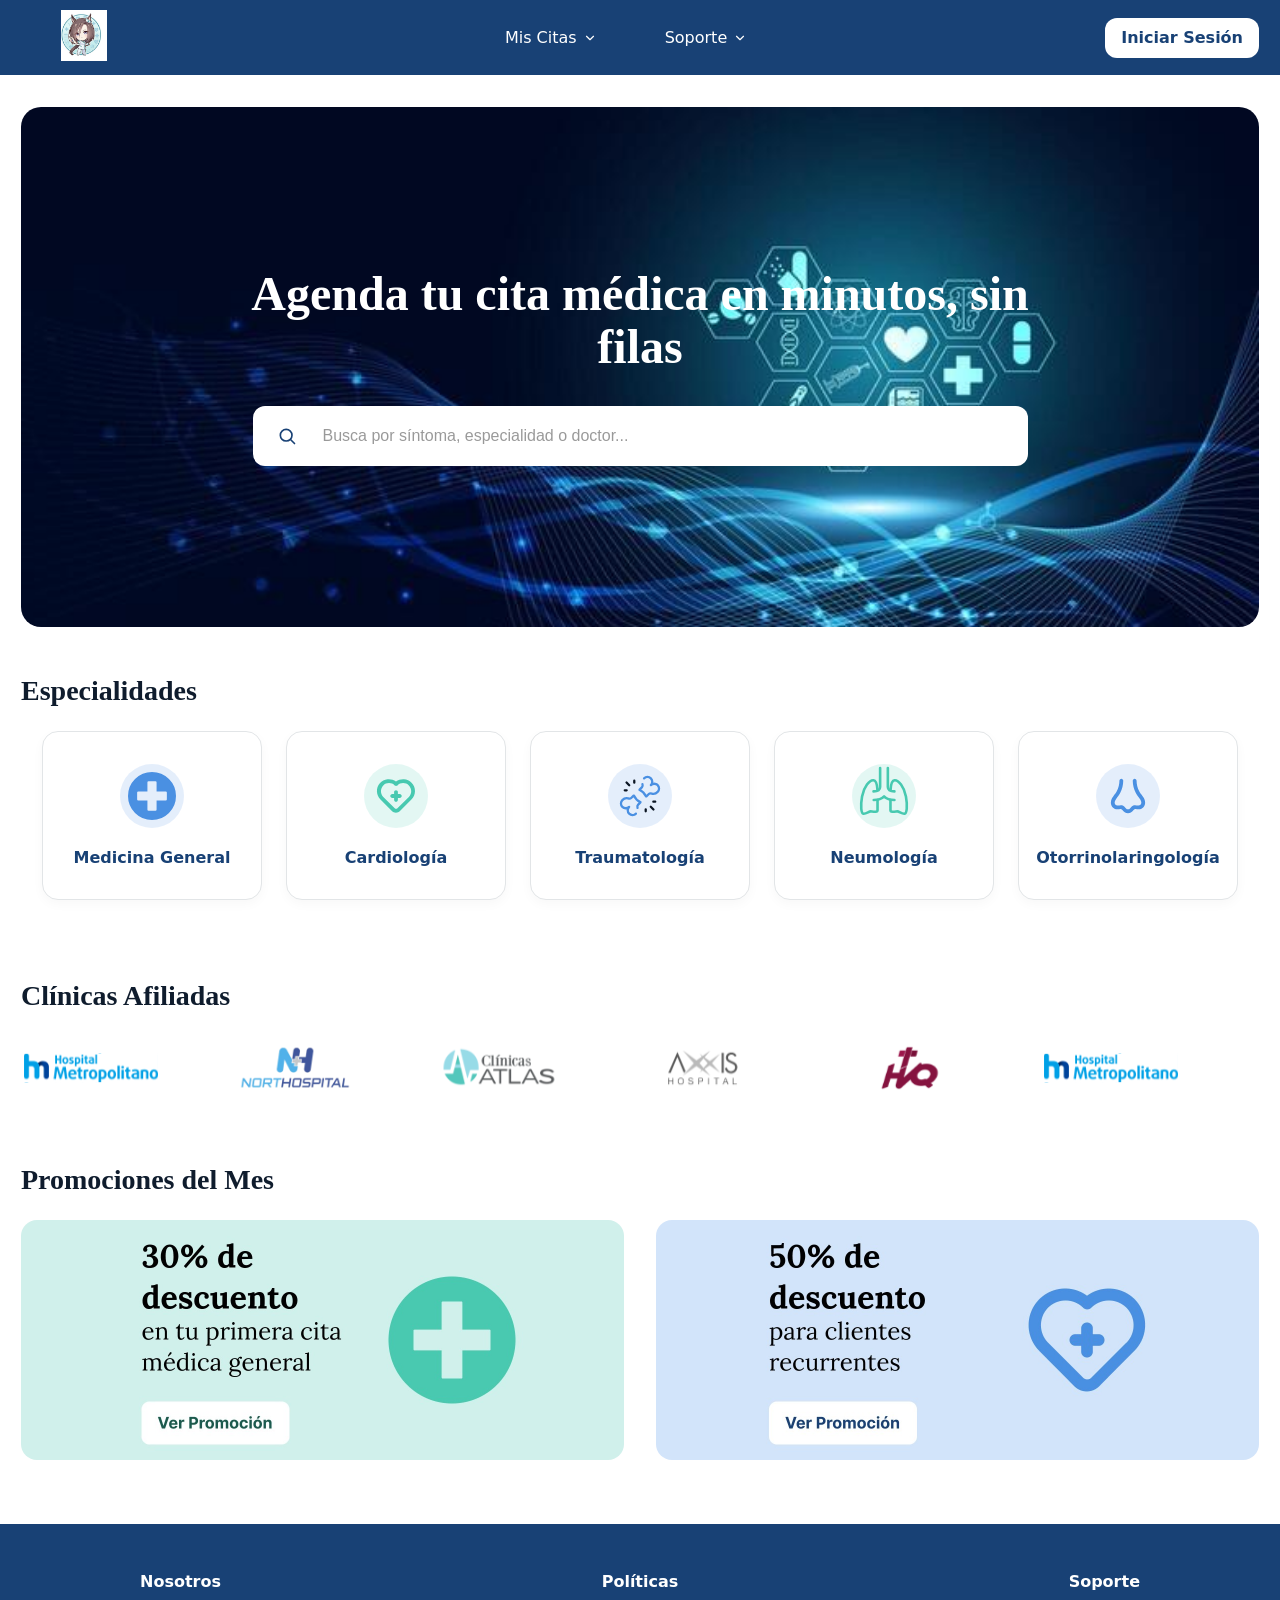
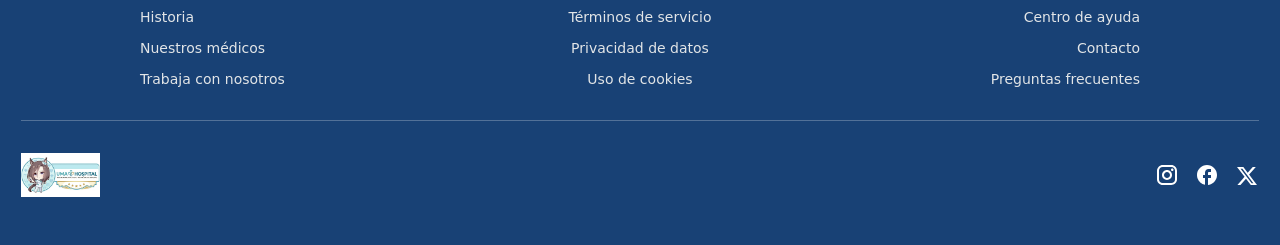
==== index.html @ 62328427 "Se añade sección Políticas" ====
<!DOCTYPE html>
<html lang="es">
  <head>
    <meta charset="UTF-8" />
    <meta name="viewport" content="width=device-width, initial-scale=1.0" />
    <title>Barra de navegación UMA Hospital</title>
    <link rel="stylesheet" href="styles.css" />
  </head>
  <body>
    <nav class="navbar" aria-label="Barra de navegación">
      <div class="navbar__content">
        <button class="navbar__menu" type="button" aria-label="Abrir menú">
          <svg viewBox="0 0 35 35" width="35" height="35" aria-hidden="true">
            <rect x="6" y="10" width="23" height="3" rx="1.5" fill="#FFFFFF" />
            <rect x="6" y="17" width="23" height="3" rx="1.5" fill="#FFFFFF" />
            <rect x="6" y="24" width="23" height="3" rx="1.5" fill="#FFFFFF" />
          </svg>
        </button>

        <a href="index.html" aria-label="Volver a la página de inicio" class="nav-logo-link">
          <img src="assets/logo.jpeg" alt="Logo UMA Hospital" class="nav-logo" />
        </a>

        <ul class="nav-links">
          <!-- DROPDOWN: MIS CITAS -->
          <li class="nav-item dropdown">
            <a href="#" class="dropdown-toggle" aria-haspopup="true" aria-expanded="false">
              Mis Citas
              <!-- Ícono de flecha vectorizado -->
              <svg width="14" height="14" viewBox="0 0 24 24" fill="none" stroke="currentColor" stroke-width="2" stroke-linecap="round" stroke-linejoin="round"><polyline points="6 9 12 15 18 9"></polyline></svg>
            </a>
            
            <!-- Contenedor del Mega Menú -->
            <div class="dropdown-menu mega-menu">
              <!-- Columna 1: Gestión -->
              <div class="dropdown-group">
                <span class="dropdown-header">Gestión de Citas</span>
                <!-- Estos enlaces quedan con '#' hasta que se creen sus páginas -->
                <a href="#">Panel de control</a>
                <a href="#">Documentación</a>
                <a href="#">Configuración</a>
              </div>
              
              <!-- Divisor visual vertical -->
              <div class="dropdown-divider"></div>

              <!-- Columna 2: Agendamiento y Búsqueda -->
              <div class="dropdown-group">
                <span class="dropdown-header">Agendamiento y Búsqueda</span>
                <!-- Conectamos con el buscador/directorio médico -->
                <a href="search-results.html">Selección de turnos</a>
                <!-- Conectamos con la página de costos -->
                <a href="costs-section.html">Costos</a>
                <a href="#">Especialidades</a>
                <a href="#">Directorio médico</a>
              </div>
            </div>
          </li>

          <!-- DROPDOWN: SOPORTE -->
          <li class="nav-item dropdown">
            <a href="#" class="dropdown-toggle" aria-haspopup="true" aria-expanded="false">
              Soporte
              <svg width="14" height="14" viewBox="0 0 24 24" fill="none" stroke="currentColor" stroke-width="2" stroke-linecap="round" stroke-linejoin="round"><polyline points="6 9 12 15 18 9"></polyline></svg>
            </a>
            
            <div class="dropdown-menu">
              <div class="dropdown-group">
                <span class="dropdown-header">Ayuda al Paciente</span>
                <a href="#">Centro de ayuda</a>
                <a href="#">Contacto</a>
                <!-- Conectamos con la página de preguntas frecuentes -->
                <a href="faq.html">Preguntas frecuentes</a>
              </div>
            </div>
          </li>
        </ul>

        <a href="#" class="nav-button">Iniciar Sesión</a>
      </div>
    </nav>

    <!-- INICIO DEL CONTENIDO CENTRAL -->
    <main class="main-content">
      <section class="hero-carousel" aria-label="Hero con carrusel de imágenes">
        <div class="hero-panel">
          <h1 class="hero-title">
            <span class="title-desktop">Agenda tu cita médica en minutos, sin filas</span>
            <span class="title-tablet">Tu cita médica en minutos</span>
          </h1>

          <form class="hero-search" action="#" role="search">
            <span class="hero-search__icon" aria-hidden="true">
              <svg viewBox="0 0 24 24" width="20" height="20" fill="none" stroke="currentColor" stroke-width="2" stroke-linecap="round" stroke-linejoin="round">
                <circle cx="11" cy="11" r="7" />
                <line x1="16.5" y1="16.5" x2="21" y2="21" />
              </svg>
            </span>
            <input class="hero-search__input input-desktop" type="search" placeholder="Busca por síntoma, especialidad o doctor..." aria-label="Buscar cita" />
            <input class="hero-search__input input-mobile" type="search" placeholder="Síntoma, especialidad, doctor..." aria-label="Buscar cita" />
          </form>
        </div>
      </section>

      <section class="specialties-section" aria-labelledby="specialties-title">
        <h2 class="specialties-title" id="specialties-title">Especialidades</h2>
        <div class="specialties-track" role="list">

          <article class="specialty-card" role="listitem">
            <!-- Llamamos directamente al archivo de tu carpeta -->
            <img src="assets/icon-medicina.svg" alt="Ícono Medicina General" class="specialty-icon" />
            
            <span class="specialty-name">Medicina General</span>
          </article>

          <article class="specialty-card" role="listitem">
            <img src="assets/icon-cardio.svg" alt="Ícono Cardiología" class="specialty-icon" />
            
            <span class="specialty-name">Cardiología</span>
          </article>

          <article class="specialty-card" role="listitem">
            <img src="assets/icon-trauma.svg" alt="Ícono Traumatología" class="specialty-icon" />
            
            <span class="specialty-name">Traumatología</span>
          </article>

          <article class="specialty-card" role="listitem">
            <img src="assets/icon-neumo.svg" alt="Ícono Neumología" class="specialty-icon" />
            
            <span class="specialty-name">Neumología</span>
          </article>

          <article class="specialty-card" role="listitem">
            <img src="assets/icon-otorrino.svg" alt="Ícono Otorrinolaringología" class="specialty-icon" />
            
            <span class="specialty-name">Otorrinolaringología</span>
          </article>

          
        </div>
      </section>

      <section class="affiliates-section" aria-labelledby="affiliates-title">
        <h2 class="affiliates-title" id="affiliates-title">Clínicas Afiliadas</h2>
        <div class="affiliates-slider">
          <div class="affiliates-track">
            <!-- Grupo 1 -->
            <div class="affiliate-item"><img src="assets/logo-metropolitano.svg" alt="Metropolitano" /></div>
            <div class="affiliate-item"><img src="assets/logo-northospital.svg" alt="Northospital" /></div>
            <div class="affiliate-item"><img src="assets/logo-atlas.svg" alt="Atlas" /></div>
            <div class="affiliate-item"><img src="assets/logo-axxis.svg" alt="Axxis" /></div>
            <div class="affiliate-item"><img src="assets/logo-vozandes.svg" alt="Vozandes" /></div>
            
            <!-- Grupo 2 -->
            <div class="affiliate-item"><img src="assets/logo-metropolitano.svg" alt="Metropolitano" /></div>
            <div class="affiliate-item"><img src="assets/logo-northospital.svg" alt="Northospital" /></div>
            <div class="affiliate-item"><img src="assets/logo-atlas.svg" alt="Atlas" /></div>
            <div class="affiliate-item"><img src="assets/logo-axxis.svg" alt="Axxis" /></div>
            <div class="affiliate-item"><img src="assets/logo-vozandes.svg" alt="Vozandes" /></div>
            
            <!-- Grupo 3 -->
            <div class="affiliate-item"><img src="assets/logo-metropolitano.svg" alt="Metropolitano" /></div>
            <div class="affiliate-item"><img src="assets/logo-northospital.svg" alt="Northospital" /></div>
            <div class="affiliate-item"><img src="assets/logo-atlas.svg" alt="Atlas" /></div>
            <div class="affiliate-item"><img src="assets/logo-axxis.svg" alt="Axxis" /></div>
            <div class="affiliate-item"><img src="assets/logo-vozandes.svg" alt="Vozandes" /></div>
            
            <!-- Grupo 4 -->
            <div class="affiliate-item"><img src="assets/logo-metropolitano.svg" alt="Metropolitano" /></div>
            <div class="affiliate-item"><img src="assets/logo-northospital.svg" alt="Northospital" /></div>
            <div class="affiliate-item"><img src="assets/logo-atlas.svg" alt="Atlas" /></div>
            <div class="affiliate-item"><img src="assets/logo-axxis.svg" alt="Axxis" /></div>
            <div class="affiliate-item"><img src="assets/logo-vozandes.svg" alt="Vozandes" /></div>
          </div>
        </div>
      </section>

      <!-- SECCIÓN PROMOCIONES DEL MES -->
      <section class="promos-section" aria-labelledby="promos-title">
        <h2 class="promos-title" id="promos-title">Promociones del Mes</h2>
        
        <div class="promos-container">
          <!-- Banner 1 -->
          <img src="assets/promo-1.jpg" alt="30% de descuento" class="promo-banner banner-1" />
          
          <!-- Banner 2 -->
          <img src="assets/promo-2.jpg" alt="50% de descuento" class="promo-banner banner-2" />
        </div>
      </section>

    </main>

    <footer class="site-footer">
      <div class="site-footer__inner">
        <div class="footer-links">
          <div class="footer-group">
            <h3>Nosotros</h3>
            <ul>
              <li><a href="#">Historia</a></li>
              <li><a href="#">Nuestros médicos</a></li>
              <li><a href="#">Trabaja con nosotros</a></li>
            </ul>
          </div>
          <div class="footer-group">
            <h3>Políticas</h3>
            <ul>
              <li><a href="politicas.html#terminos">Términos de servicio</a></li>
              <li><a href="politicas.html#privacidad">Privacidad de datos</a></li>
              <li><a href="politicas.html#cookies">Uso de cookies</a></li>
            </ul>
          </div>
          <div class="footer-group">
            <h3>Soporte</h3>
            <ul>
              <li><a href="#">Centro de ayuda</a></li>
              <li><a href="#">Contacto</a></li>
              <li><a href="faq.html">Preguntas frecuentes</a></li>
            </ul>
          </div>
        </div>

        <hr class="footer-divider" />

        <div class="footer-bottom">
          <img src="assets/logo-footer.jpg" alt="Logo UMA Hospital" class="footer-logo" />
          <div class="footer-socials" aria-label="Redes sociales">
            <a href="https://www.instagram.com/i_fer.16/?hl=es" target="_blank" aria-label="Instagram"><img src="assets/icon-instagram.svg" alt="Instagram" /></a>
            <a href="https://www.facebook.com/" target="_blank" aria-label="Facebook"><img src="assets/icon-facebook.svg" alt="Facebook" /></a>
            <a href="https://twitter.com/" target="_blank" aria-label="X"><img src="assets/icon-x.svg" alt="X" /></a>
          </div>
        </div>
      </div>
    </footer>
  </body>
</html>
---- styles.css ----
:root {
  color-scheme: dark;
}

* {
  box-sizing: border-box;
}

body {
  margin: 0;
  min-height: 100vh;
  font-family: Inter, system-ui, sans-serif;
  background: #ffffff;

  display: flex;
  flex-direction: column;
}

.navbar {
  width: 100%;
  background: #184175;
}

.main-content {
  /* NUEVO: Esto obliga al contenido principal a expandirse como un resorte,
     empujando el footer hacia el final de la pantalla */
  flex: 1; 
}

.navbar__content {
  display: flex;
  align-items: center;
  justify-content: space-between;
  padding: 10px 21px;
  gap: 48px;
  max-width: 1440px;
  margin: 0 auto;
}

.navbar__menu {
  display: none;
  align-items: center;
  justify-content: center;
  width: 35px;
  height: 35px;
  border: none;
  background: transparent;
  padding: 0;
  cursor: pointer;
}

.nav-logo {
  width: 126px;
  height: 51px;
  object-fit: contain;
}

.nav-links {
  display: flex;
  align-items: center;
  gap: 48px;
  margin: 0;
  padding: 0;
  list-style: none;
}

.nav-links a {
  color: #ffffff;
  text-decoration: none;
  font-size: 16px;
  font-weight: 500;
  line-height: 1;
  white-space: nowrap;
  padding: 10px;
}

/* =========================================
   NAVEGACIÓN DESPLEGABLE (DROPDOWNS)
========================================= */
.nav-item {
  position: relative;
  list-style: none;
}

.dropdown-toggle {
  display: flex;
  align-items: center;
  gap: 6px;
}

/* Animación del ícono de flecha al pasar el ratón */
.dropdown-toggle svg {
  transition: transform 0.2s ease;
}

.dropdown:hover .dropdown-toggle svg {
  transform: rotate(180deg);
}

/* Contenedor flotante del menú */
.dropdown-menu {
  position: absolute;
  top: 100%;
  left: 50%;
  transform: translateX(-50%) translateY(20px);
  background: #ffffff;
  border-radius: 12px;
  box-shadow: 0 12px 32px rgba(0, 0, 0, 0.12);
  padding: 24px;
  
  /* Lo ocultamos con opacidad para permitir una transición suave */
  opacity: 0;
  visibility: hidden;
  pointer-events: none; /* Evita que el usuario haga clic cuando es invisible */
  
  transition: all 0.3s cubic-bezier(0.25, 0.8, 0.25, 1);
  z-index: 100;
  display: flex;
  gap: 32px;
}

/* Variación más ancha para "Mis Citas" */
.mega-menu {
  min-width: 480px;
}

/* Efecto de aparición magnética al hacer hover */
.dropdown:hover .dropdown-menu {
  opacity: 1;
  visibility: visible;
  pointer-events: auto;
  transform: translateX(-50%) translateY(10px);
}

/* Distribución de las columnas */
.dropdown-group {
  display: flex;
  flex-direction: column;
  gap: 12px;
  flex: 1;
}

/* Títulos de cada categoría */
.dropdown-header {
  font-size: 12px;
  text-transform: uppercase;
  font-weight: 700;
  color: #184175;
  letter-spacing: 0.5px;
  margin-bottom: 4px;
  padding-left: 10px;
}

/* Sobrescribimos el color blanco de la barra para los enlaces internos */
.nav-links .dropdown-menu a {
  color: #34495e;
  padding: 8px 10px;
  border-radius: 8px;
  font-size: 15px;
  font-weight: 500;
  transition: all 0.2s ease;
}

/* Efecto hover interactivo dentro del menú */
.nav-links .dropdown-menu a:hover {
  background: #f0f4f8; /* Gris azulado muy suave */
  color: #184175;
  padding-left: 14px; /* Ligero desplazamiento a la derecha */
}

/* Línea sutil que separa las dos columnas */
.dropdown-divider {
  width: 1px;
  background: #e2e5e7;
  margin: 0;
}

.nav-button {
  display: inline-flex;
  align-items: center;
  justify-content: center;
  padding: 12px 16px;
  min-width: 140px;
  background: #ffffff;
  color: #184175;
  border-radius: 12px;
  text-decoration: none;
  font-weight: 600;
  font-size: 16px;
  line-height: 1;
}

@media (max-width: 1024px) {
  .navbar__content {
    max-width: 1025px;
    gap: 16px;
    justify-content: space-between;
  }
}

@media (max-width: 599px) {
  .navbar__content {
    max-width: 599px;
    justify-content: flex-start;
    gap: 16px;
  }

  .navbar__menu {
    display: flex;
  }

  .nav-links,
  .nav-button {
    display: none;
  }
}

.hero-carousel {
  position: relative;
  overflow: hidden;
  min-height: 520px;
  display: flex;
  align-items: center;
  justify-content: center;
  padding: 120px 200px;
  margin: 32px auto;
  background: #184175 url("assets/hero-bg-1.jpg") center/cover no-repeat;
  border-radius: 20px;
  max-width: 1440px;
  width: calc(100% - 42px);
}

.hero-carousel::before,
.hero-carousel::after {
  content: "";
  position: absolute;
  inset: 0;
  background-size: cover;
  background-position: center;
  background-repeat: no-repeat;
  opacity: 0;
  pointer-events: none;
}

.hero-carousel::before {
  background-image: url("assets/hero-bg-2.jpg");
  animation: hero-fade-2 15s infinite ease-in-out;
  z-index: 0
}

.hero-carousel::after {
  background-image: url("assets/hero-bg-3.png");
  animation: hero-fade-3 15s infinite ease-in-out;
  z-index: 0
}

.hero-panel {
  position: relative;
  z-index: 1;
  display: flex;
  flex-direction: column;
  align-items: center;
  justify-content: center;
  gap: 32px;
  width: min(980px, 100%);
  text-align: center;
}

.hero-title {
  margin: 0;
  color: #ffffff;
  font-family: Lora, Georgia, serif;
  font-size: 48px;
  font-weight: 600;
  line-height: 1.1;
}

.hero-search {
  display: flex;
  align-items: center;
  gap: 16px;
  width: min(775px, 100%);
  padding: 12px 16px;
  border-radius: 12px;
  background: #ffffff;
}

.hero-search__icon {
  display: flex;
  align-items: center;
  justify-content: center;
  width: 36px;
  height: 36px;
  color: #184175;
  flex-shrink: 0;
}

.hero-search__input {
  border: none;
  outline: none;
  width: 100%;
  font-size: 16px;
  line-height: 1.4;
  color: #0f1c2d;
  background: transparent;
}

.hero-search__input::placeholder {
  color: rgba(0, 0, 0, 0.4);
} /* <- ¡AQUÍ CERRAMOS EL PLACEHOLDER PRIMERO! */

/* AHORA SÍ: Ocultamos las versiones cortas por defecto (Vista de PC) */
.title-tablet {
  display: none;
}
.input-mobile {
  display: none;
}

@keyframes hero-fade-2 {
  0%, 23% { opacity: 0; }    /* Espera oculta mientras se ve la imagen 1 */
  33%, 56% { opacity: 1; }   /* Se muestra totalmente en su turno */
  66%, 100% { opacity: 0; }  /* Se oculta para dar paso a la imagen 3 */
}

@keyframes hero-fade-3 {
  0%, 56% { opacity: 0; }    /* Espera oculta mientras pasan la 1 y la 2 */
  66%, 90% { opacity: 1; }   /* Se muestra totalmente en su turno */
  100% { opacity: 0; }       /* Se desvanece suavemente volviendo a la imagen 1 */
}

@media (max-width: 1024px) {
  .hero-carousel {
    padding: 100px 120px;
    min-height: 480px;
  }

  .hero-title {
    font-size: 40px;
  }

  .hero-search {
    width: min(680px, 100%);
  }

  .title-desktop {
    display: none;
  }

  .title-tablet {
    display: block; 
  }
}

@media (max-width: 599px) {
  .hero-carousel {
    padding: 64px 20px;
    min-height: 420px;
  }

  .hero-panel {
    gap: 20px;
  }

  .hero-title {
    font-size: 32px;
  }

  .hero-search {
    width: 100%;
    padding: 14px 16px;
  }

  .input-desktop {
    display: none;
  }
  .input-mobile {
    display: block;
    width: 100%;
  }
}

.specialties-section {
  max-width: 1440px;
  margin: 48px auto; /* Centra toda la sección en la pantalla */
  padding: 0 21px; /* Alinea con el margen del menú y el hero */
  width: 100%;
}

.specialties-title {
  font-family: Lora, Georgia, serif; /* Tipografía Serif del diseño original */
  font-size: 28px;
  font-weight: 700;
  color: #0f1c2d;
  margin-bottom: 24px;
}

.specialties-track {
  display: flex;
  gap: 24px;
  overflow-x: auto; /* Habilita el deslizamiento horizontal */
  padding-bottom: 16px; /* Da espacio para que no se corte la sombra de las tarjetas */
  
  /* Truco para ocultar la barra de scroll visualmente pero mantener la función */
  scrollbar-width: none; /* Firefox */
  -ms-overflow-style: none; /* IE y Edge */
}

.specialties-track::-webkit-scrollbar {
  display: none; /* Chrome, Safari y Opera */
}

.specialty-card {
  flex: 0 0 auto; /* ¡CRUCIAL! flex-shrink: 0 evita que las tarjetas se aplasten */
  width: 220px; /* Ancho fijo para mantener la uniformidad */
  background: #ffffff;
  border-radius: 16px;
  padding: 32px 24px;
  display: flex;
  flex-direction: column;
  align-items: center;
  justify-content: center;
  gap: 20px;
  border: 1px solid #E2E5E7; /* El borde gris sutil */
  box-shadow: 0px 4px 12px rgba(0, 0, 0, 0.03); /* Sombra suave */
  transition: transform 0.2s ease;
  cursor: pointer;
}

.specialty-card:hover {
  transform: translateY(-5px); /* Pequeña animación al pasar el ratón */
  box-shadow: 0px 8px 16px rgba(0, 0, 0, 0.06);
}

.specialty-icon {
  width: 64px;
  height: 64px;
}

.specialty-name {
  margin: 0;
  font-size: 16px;
  font-weight: 600;
  color: #184175;
  text-align: center;
}

/* Centra las tarjetas de especialidades solo en pantallas grandes */
@media (min-width: 1025px) {
  .specialties-track {
    justify-content: center;
  }
}

@media (max-width: 1024px) {
  .specialties-section {
    margin-top: 40px;
  }

  .specialties-title {
    font-size: 22px;
  }
}

@media (max-width: 599px) {
  .specialties-section {
    margin-top: 32px;
    width: calc(100% - 24px);
  }

  .specialties-section {
    margin: 32px auto;
  }

  .specialties-title {
    font-size: 24px;
  }

  .specialty-card {
    width: 180px;
    padding: 24px 16px;
  }
}

/* =========================================
   SECCIÓN CLÍNICAS AFILIADAS
========================================= */
.affiliates-section {
  max-width: 1440px;
  margin: 64px auto;
  padding: 0 21px; /* Restauramos la alineación exacta del menú y especialidades */
  width: 100%;
}

.affiliates-title {
  margin: 0 0 24px 0; /* Separación idéntica a la sección anterior */
  font-family: Lora, Georgia, serif;
  font-size: 28px; /* Igualamos el tamaño al título de Especialidades */
  font-weight: 700;
  color: #0f1c2d;
}

.affiliates-slider {
  overflow: hidden;
  width: 100%;
}

.affiliates-track {
  display: flex;
  align-items: center;
  gap: 64px;
  width: max-content;
  animation: affiliates-marquee 20s linear infinite;
  will-change: transform; /* Optimiza la animación en el navegador */
}

.affiliate-item {
  display: flex;
  align-items: center;
  justify-content: center;
  flex-shrink: 0;
  min-width: 140px;
}

.affiliate-item img {
  height: 64px; /* Les devolvemos su tamaño y presencia original */
  max-width: 200px;
  width: auto;
  object-fit: contain;
  /* Eliminamos el filtro gris y la opacidad para que brillen a todo color */
}

/* Animación del Carrusel */
@keyframes affiliates-marquee {
  from {
    transform: translateX(0);
  }
  to {
    /* Desplaza exactamente 1 grupo de 5 logos hacia la izquierda */
    transform: translateX(calc(-25% - 16px));
  }
}

/* Responsividad */
@media (max-width: 1024px) {
  .affiliates-section {
    margin: 48px auto;
  }
  .affiliates-title {
    font-size: 24px;
  }
}

@media (max-width: 599px) {
  .affiliates-section {
    margin: 32px auto;
  }
  .affiliates-title {
    font-size: 24px;
  }
  .affiliate-item img {
    height: 48px; /* Tamaño adaptado para móviles */
    max-width: 140px;
  }
}


/* =========================================
   SECCIÓN PROMOCIONES DEL MES
========================================= */
.promos-section {
  max-width: 1440px;
  margin: 64px auto;
  padding: 0 21px;
  width: 100%;
}

.promos-title {
  font-family: Lora, Georgia, serif;
  font-size: 28px;
  font-weight: 700;
  color: #0f1c2d;
  margin-bottom: 24px;
}

/* VISTA DE PC: Dos recuadros estáticos lado a lado */
.promos-container {
  display: flex;
  gap: 32px; /* Tu espacio de 32px */
  justify-content: center;
  width: 100%;
}

.promo-banner {
  width: calc(50% - 16px); /* Mitad de pantalla menos la mitad del gap */
  height: 240px; /* Tu altura fija */
  border-radius: 16px;
  object-fit: cover;
}

/* =========================================
   VISTA TABLET Y MÓVIL (Desvanecimiento)
========================================= */
@media (max-width: 1024px) {
  .promos-title {
    font-size: 24px;
  }
  
  .promos-container {
    display: block; /* Rompemos el Flexbox */
    position: relative; /* Convertimos el contenedor en un marco */
    height: 240px; 
  }
  
  .promo-banner {
    position: absolute; /* Apilamos una imagen sobre la otra */
    top: 0;
    left: 0;
    width: 100%; /* Un único recuadro centrado */
    height: 100%;
    opacity: 0; /* Las ocultamos por defecto */
  }

  /* Asignamos la animación infinita de 10 segundos (5s por imagen) */
  .banner-1 {
    animation: crossfade-1 10s infinite;
  }
  .banner-2 {
    animation: crossfade-2 10s infinite;
  }
}

@media (max-width: 599px) {
  .promos-section {
    margin: 32px auto;
  }
}

/* =========================================
   PÁGINA DE RESULTADOS DE BÚSQUEDA
========================================= */
.search-page-content {
  max-width: 1440px;
  margin: 0 auto;
  padding: 48px 21px;
  width: 100%;
}

.filters-bar {
  display: flex;
  justify-content: space-between;
  align-items: center;
  gap: 20px;
  padding: 20px;
  border: 1px solid #e2e5e7;
  border-radius: 16px;
  background: #ffffff;
  box-shadow: 0 4px 12px rgba(0, 0, 0, 0.12);
  margin: 0 auto 24px;
  max-width: 1000px;
}

.filters-title {
  margin: 0;
  font-size: 16px;
  font-weight: 600;
  color: #184175;
}

.filters-actions {
  display: flex;
  align-items: center;
  gap: 10px;
  flex-wrap: wrap;
}

.filter-chip {
  border: 1px solid #e2e5e7;
  border-radius: 12px;
  background: #ffffff;
  color: #184175;
  padding: 12px 16px;
  font-size: 16px;
  font-weight: 600;
  cursor: pointer;
}

.filter-chip--accent {
  color: #175c4f;
}

.doctors-list {
  display: flex;
  flex-direction: column;
  gap: 24px;
  max-width: 1000px;
  margin: 0 auto;
}

.doctor-card {
  display: flex;
  justify-content: space-between;
  align-items: center;
  gap: 24px;
  padding: 32px;
  border: 1px solid #e2e5e7;
  border-radius: 16px;
  background: #ffffff;
}

.doctor-info {
  display: flex;
  align-items: center;
  gap: 16px;
  min-width: 0;
}

.doctor-avatar {
  width: 80px;
  height: 80px;
  border-radius: 50%;
  background: #E5F0FA; /* El azul claro de tu diseño en lugar del gris genérico */
  display: flex;
  align-items: center;
  justify-content: center;
  flex-shrink: 0;
}

.doctor-meta {
  display: flex;
  flex-direction: column;
  gap: 8px;
}

.doctor-meta h3 {
  margin: 0;
  font-family: Lora, Georgia, serif;
  font-size: 22px;
  font-weight: 500;
  color: #4a90e2; /* Azul vibrante para los nombres */
}

.doctor-meta p {
  margin: 0;
  font-size: 14px;
  color: #34495e;
}

.doctor-schedule {
  display: flex;
  flex-direction: column;
  align-items: center;
  gap: 16px;
  min-width: 340px; /* Le damos un poco más de aire a la grilla */
}

.doctor-schedule h4, .empty-text {
  margin: 0;
  font-size: 15px;
  font-weight: 600;
  color: #111111;
  text-align: center;
}

.time-slots-grid {
  display: flex;
  flex-wrap: wrap;
  gap: 12px;
  justify-content: center;
  max-width: 320px; /* Evita que los botones se estiren demasiado */
}

.time-btn {
  border: 1px solid #bdc3c7;
  border-radius: 20px; /* Bordes más redondeados tipo "píldora" */
  padding: 8px 16px;
  min-width: 80px;
  background: #ffffff;
  color: #111111;
  font-size: 14px;
  font-weight: 600;
  cursor: pointer;
  transition: all 0.2s ease;
}

.time-btn:hover {
  border-color: #184175;
  color: #184175;
  background: #f8f9fa;
}

.doctor-schedule--empty {
  justify-content: center;
  gap: 20px;
}

.btn-calendar {
  border: 1px solid #bdc3c7;
  border-radius: 20px;
  padding: 10px 24px;
  background: #ffffff;
  color: #111111;
  font-size: 14px;
  font-weight: 600;
  cursor: pointer;
  transition: all 0.2s ease;
}

.btn-calendar:hover {
  background: #f8f9fa;
  border-color: #184175;
}

@media (max-width: 599px) {
  .search-page-content {
    padding: 24px 12px 48px;
  }

  .filters-bar {
    flex-direction: column;
    align-items: center;
    text-align: center;
  }

  .filters-title {
    font-size: 15px;
  }

  .doctor-card {
    flex-direction: column;
    text-align: center;
    padding: 24px 20px;
  }

  .doctor-info {
    flex-direction: column;
    justify-content: center;
  }

  .doctor-schedule {
    min-width: unset;
    width: 100%;
  }

  .time-slots-grid {
    justify-content: center;
  }
}

/* =========================================
   SECCIÓN FOOTER
========================================= */
.site-footer {
  background: #184175;
  color: #ffffff;
  margin-top: 0; /* Eliminamos el exceso de espacio en PC */
}

.site-footer__inner {
  max-width: 1440px;
  margin: 0 auto;
  padding: 48px 21px;
}

.footer-links {
  display: grid;
  grid-template-columns: repeat(3, 1fr); 
  gap: 24px;
  
  /* NUEVO: Restringimos el ancho para juntar las columnas */
  max-width: 1000px; 
  /* NUEVO: Centramos este bloque en medio de la pantalla */
  margin: 0 auto;   
}

.footer-group {
  display: flex;
  flex-direction: column;
}

/* ALINEACIÓN EXACTA PARA PC */
/* 1. Nosotros (Izquierda) */
.footer-group:nth-child(1) {
  align-items: flex-start;
  text-align: left;
}

/* 2. Políticas (Centro) */
.footer-group:nth-child(2) {
  align-items: center;
  text-align: center;
}

/* 3. Soporte (Derecha) */
.footer-group:nth-child(3) {
  align-items: flex-end;
  text-align: right;
}

.footer-group h3 {
  margin: 0 0 16px;
  font-size: 16px;
  font-weight: 700;
}

.footer-group ul {
  list-style: none;
  padding: 0;
  margin: 0;
  display: flex;
  flex-direction: column;
  gap: 12px;
}

.footer-group a {
  color: #e2e5e7;
  text-decoration: none;
  font-size: 14px;
}

.footer-group a:hover {
  color: #ffffff;
}

.footer-divider {
  border: 0;
  border-top: 1px solid rgba(255, 255, 255, 0.25);
  margin: 32px 0;
}

.footer-bottom {
  display: flex;
  justify-content: space-between;
  align-items: center;
  gap: 16px;
}

.footer-logo {
  height: 44px;
  width: auto;
}

.footer-socials {
  display: flex;
  align-items: center;
  gap: 16px;
}

.footer-socials img {
  width: 24px;
  height: 24px;
  display: block;
}

/* =========================================
   RESPONSIVIDAD (TABLET Y MÓVIL)
========================================= */
@media (max-width: 599px) {
  .footer-links {
    grid-template-columns: 1fr; /* Mantiene 1 sola columna para los textos */
    gap: 32px;
  }

  /* Textos centrados en móvil */
  .footer-group:nth-child(1),
  .footer-group:nth-child(2),
  .footer-group:nth-child(3) {
    align-items: center;
    text-align: center;
  }
}

/* =========================================
   MATEMÁTICA DEL CROSSFADE (PROMOCIONES MÓVIL)
   (Restaurado en su lugar correcto)
========================================= */
@keyframes crossfade-1 {
  0%, 45% { opacity: 1; }     
  50%, 95% { opacity: 0; }    
  100% { opacity: 1; }        
}

@keyframes crossfade-2 {
  0%, 45% { opacity: 0; }     
  50%, 95% { opacity: 1; }    
  100% { opacity: 0; }        
}


/* =========================================
   PÁGINA ESTÁTICA: COSTOS
========================================= */
.costs-page {
  /* Restringimos el ancho para que la lista no se estire demasiado en monitores grandes */
  max-width: 840px; 
  margin: 0 auto;
  padding: 64px 21px;
  width: 100%;
}

.costs-header {
  text-align: center;
  margin-bottom: 48px;
}

.costs-title {
  font-family: Lora, Georgia, serif;
  font-size: 36px;
  font-weight: 700;
  color: #184175;
  margin: 0 0 16px 0;
}

.costs-subtitle {
  font-size: 16px;
  color: #34495e;
  margin: 0;
  line-height: 1.5;
}

.costs-grid {
  display: flex;
  flex-direction: column;
  gap: 16px;
  margin-bottom: 32px;
}

.cost-item {
  display: flex;
  justify-content: space-between;
  align-items: center;
  padding: 24px 32px;
  background: #ffffff;
  border: 1px solid #e2e5e7;
  border-radius: 16px;
  transition: transform 0.2s ease, box-shadow 0.2s ease, border-color 0.2s ease;
}

.cost-item:hover {
  transform: translateY(-2px);
  box-shadow: 0 8px 24px rgba(0, 0, 0, 0.06);
  border-color: #4a90e2; /* El azul claro de tu diseño */
}

.cost-info {
  display: flex;
  flex-direction: column;
  gap: 6px;
}

.cost-specialty {
  margin: 0;
  font-size: 18px;
  font-weight: 700;
  color: #0f1c2d;
}

.cost-desc {
  font-size: 14px;
  color: #34495e;
}

.cost-price {
  font-size: 24px;
  font-weight: 700;
  color: #175c4f; /* El verde acento de tu barra de filtros */
  flex-shrink: 0;
}

.costs-disclaimer {
  text-align: center;
  padding-top: 16px;
}

.costs-disclaimer p {
  font-size: 13px;
  color: #7f8c8d;
  font-style: italic;
  line-height: 1.5;
  margin: 0;
}

/* Responsividad para móviles */
@media (max-width: 599px) {
  .costs-page {
    padding: 48px 21px;
  }

  .costs-title {
    font-size: 28px;
  }

  .cost-item {
    flex-direction: column;
    align-items: flex-start;
    gap: 16px;
    padding: 20px;
  }
}

/* =========================================
   PÁGINA ESTÁTICA: PREGUNTAS FRECUENTES
========================================= */
.faq-page {
  max-width: 840px; 
  margin: 0 auto;
  padding: 64px 21px;
  width: 100%;
}

.faq-header {
  text-align: center;
  margin-bottom: 48px;
}

.faq-title {
  font-family: Lora, Georgia, serif;
  font-size: 36px;
  font-weight: 700;
  color: #184175;
  margin: 0 0 16px 0;
}

.faq-subtitle {
  font-size: 16px;
  color: #34495e;
  margin: 0;
  line-height: 1.5;
}

.faq-list {
  display: flex;
  flex-direction: column;
  gap: 16px;
}

/* El contenedor del acordeón */
.faq-item {
  background: #ffffff;
  border: 1px solid #e2e5e7;
  border-radius: 12px;
  overflow: hidden;
  transition: box-shadow 0.2s ease, border-color 0.2s ease;
}

.faq-item:hover {
  border-color: #4a90e2;
}

/* La cabecera clicable */
.faq-question {
  display: flex;
  justify-content: space-between;
  align-items: center;
  padding: 24px;
  font-size: 16px;
  font-weight: 600;
  color: #0f1c2d;
  cursor: pointer;
  list-style: none; /* Elimina la flecha fea por defecto en Firefox */
}

/* Elimina la flecha fea por defecto en Chrome/Safari */
.faq-question::-webkit-details-marker {
  display: none; 
}

/* Animación del ícono SVG */
.faq-icon {
  color: #184175;
  transition: transform 0.3s cubic-bezier(0.25, 0.8, 0.25, 1);
  flex-shrink: 0;
}

/* Cuando el detalles está abierto, rotamos la flecha 180 grados */
details[open] .faq-icon {
  transform: rotate(180deg);
  color: #4a90e2;
}

/* El texto de la respuesta */
.faq-answer {
  padding: 0 24px 24px 24px;
  color: #34495e;
  font-size: 15px;
  line-height: 1.6;
  border-top: 1px solid transparent;
}

.faq-answer p {
  margin: 0;
}

/* Responsividad para móviles */
@media (max-width: 599px) {
  .faq-page {
    padding: 48px 21px;
  }

  .faq-title {
    font-size: 28px;
  }

  .faq-question {
    padding: 20px;
    font-size: 15px;
    gap: 16px; /* Asegura espacio entre el texto largo y el ícono */
  }

  .faq-answer {
    padding: 0 20px 20px 20px;
  }
}

/* =========================================
   DESPLAZAMIENTO SUAVE PARA ANCHOR LINKS
========================================= */
html {
  scroll-behavior: smooth;
}

/* =========================================
   PÁGINA LEGAL UNIFICADA CON SIDEBAR
========================================= */
.legal-page {
  width: 100%;
  background-color: #f8f9fa;
  padding: 64px 21px;
}

.legal-layout {
  display: flex;
  gap: 40px;
  max-width: 1100px; /* Más ancho para que quepa el menú lateral */
  margin: 0 auto;
  align-items: flex-start; /* Evita que el menú lateral se estire verticalmente */
}

/* Tarjeta de Salto Rápido (Sidebar) */
.legal-sidebar {
  width: 280px;
  flex-shrink: 0;
  position: sticky; /* ¡Magia! Esto hace que el menú se quede fijo al hacer scroll */
  top: 40px; 
}

.legal-sidebar-card {
  background: #ffffff;
  border-radius: 16px;
  padding: 24px;
  border: 1px solid #e2e5e7;
  box-shadow: 0 4px 12px rgba(0, 0, 0, 0.03);
}

.legal-sidebar-card h3 {
  margin: 0 0 16px 0;
  font-size: 14px;
  text-transform: uppercase;
  color: #7f8c8d;
  letter-spacing: 0.5px;
}

.legal-nav {
  display: flex;
  flex-direction: column;
  gap: 8px;
}

.legal-nav-link {
  text-decoration: none;
  color: #34495e;
  font-weight: 500;
  font-size: 15px;
  padding: 10px 12px;
  border-radius: 8px;
  transition: all 0.2s ease;
}

.legal-nav-link:hover {
  background: #f0f4f8;
  color: #184175;
  padding-left: 16px; /* Pequeña animación al pasar el ratón */
}

/* Contenedor del Texto Legal */
.legal-container {
  flex: 1; /* Ocupa el resto del espacio disponible */
  background: #ffffff;
  padding: 48px;
  border-radius: 16px;
  box-shadow: 0 4px 24px rgba(0, 0, 0, 0.04);
  border: 1px solid #e2e5e7;
}

/* Como el sidebar es pegajoso, le damos un margen superior a cada sección 
   para que el título no quede oculto bajo el borde superior de la pantalla */
.legal-section {
  scroll-margin-top: 40px; 
}

.legal-header {
  margin-bottom: 24px;
}

.legal-date {
  font-size: 14px;
  color: #7f8c8d;
  font-weight: 600;
  margin: 0 0 12px 0;
}

.legal-title {
  font-family: Lora, Georgia, serif;
  font-size: 32px;
  font-weight: 700;
  color: #184175;
  margin: 0;
}

.legal-content {
  color: #34495e;
  font-size: 16px;
  line-height: 1.7;
}

.legal-content h2 {
  font-size: 20px;
  font-weight: 700;
  color: #0f1c2d;
  margin: 32px 0 16px 0;
}

.legal-content p {
  margin: 0 0 16px 0;
}

.legal-divider {
  border: 0;
  border-top: 1px solid #e2e5e7;
  margin: 48px 0;
}

/* Responsividad para móviles */
@media (max-width: 768px) {
  .legal-layout {
    flex-direction: column; /* Apila el menú lateral arriba del texto */
  }
  
  .legal-sidebar {
    width: 100%;
    position: static; /* Quitamos lo fijo en móviles para no comer espacio de pantalla */
  }
  
  .legal-container {
    padding: 32px 20px;
  }
}
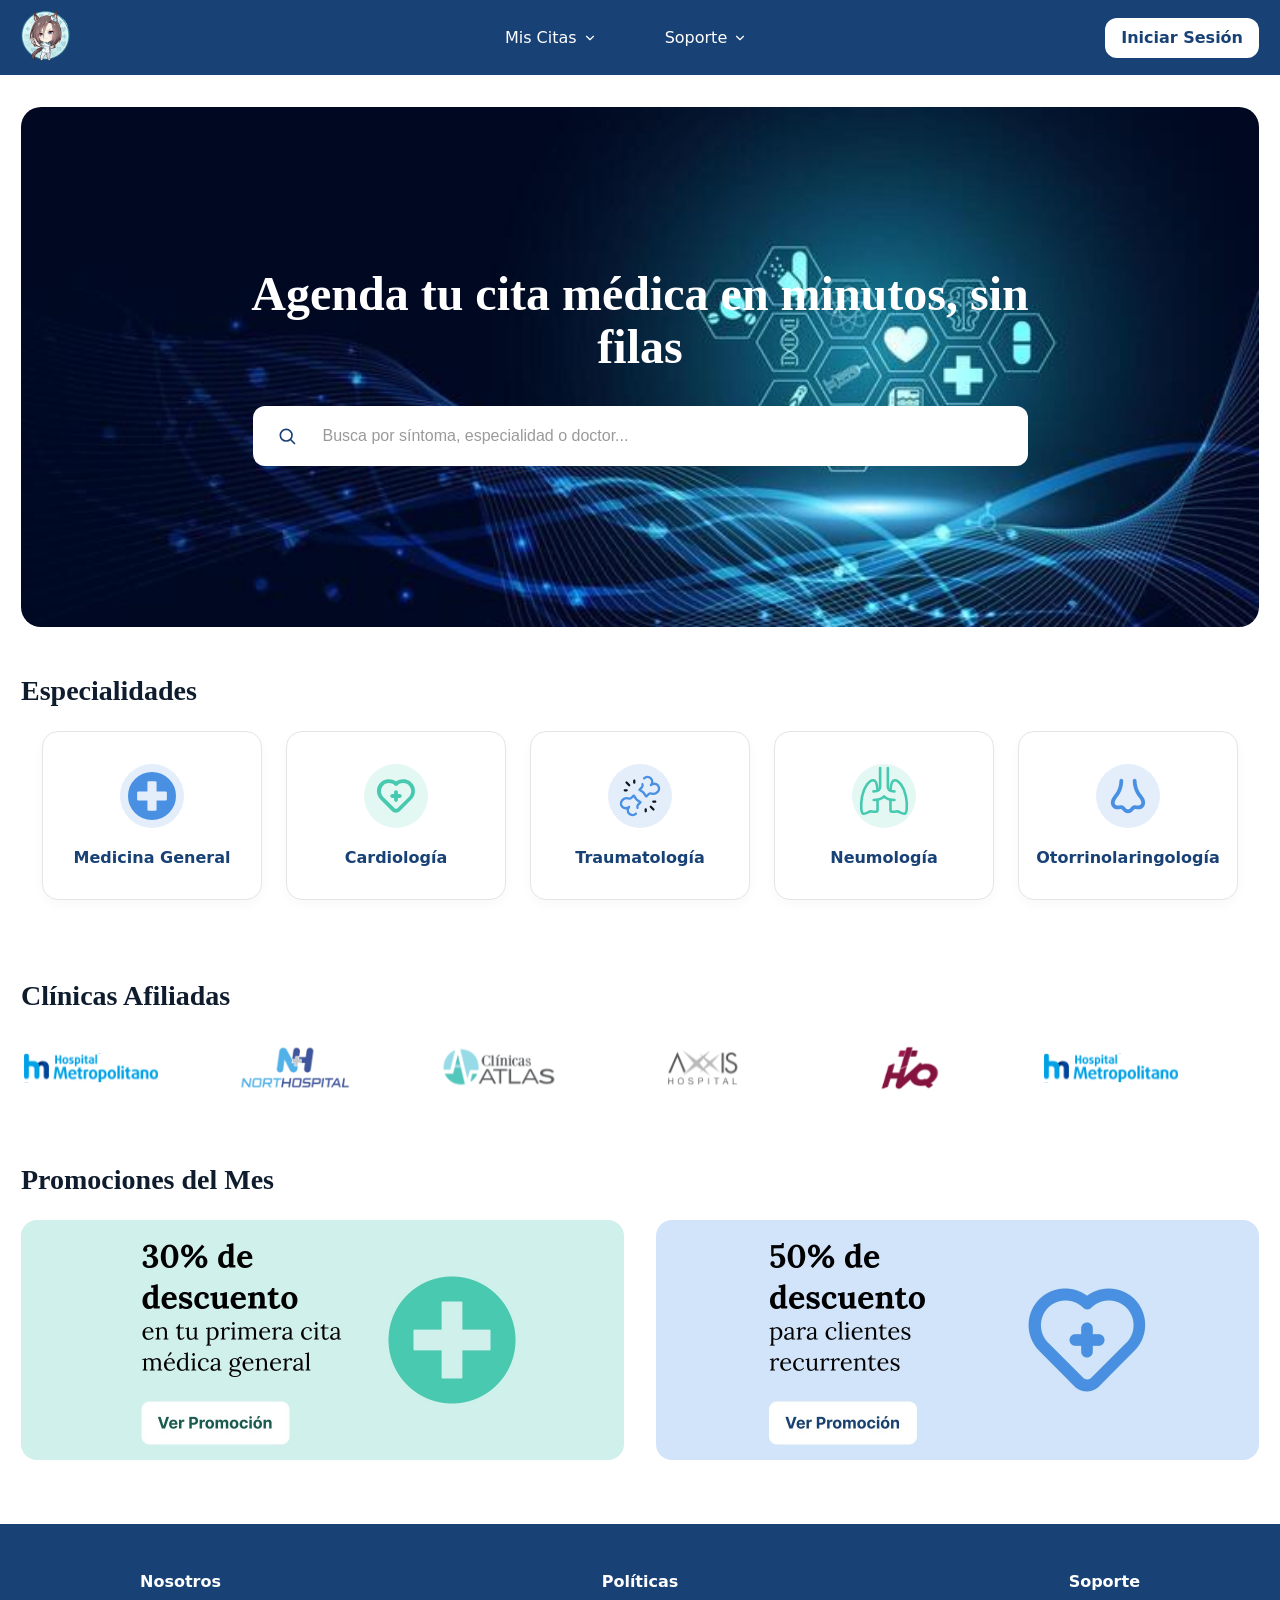
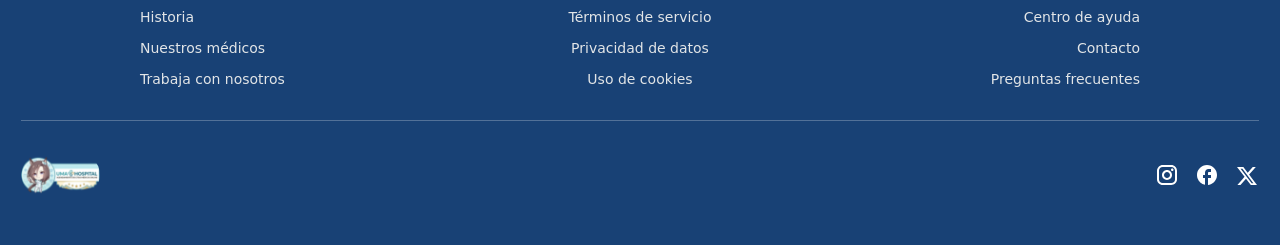
==== commit 29de895c: "NavBar - Footer Logos Upgrade" ====
--- a/index.html
+++ b/index.html
@@ -18,7 +18,7 @@
         </button>
 
         <a href="index.html" aria-label="Volver a la página de inicio" class="nav-logo-link">
-          <img src="assets/logo.jpeg" alt="Logo UMA Hospital" class="nav-logo" />
+          <img src="assets/logo.svg" alt="Logo UMA Hospital" class="nav-logo" />
         </a>
 
         <ul class="nav-links">
@@ -223,7 +223,7 @@
         <hr class="footer-divider" />
 
         <div class="footer-bottom">
-          <img src="assets/logo-footer.jpg" alt="Logo UMA Hospital" class="footer-logo" />
+          <img src="assets/logo-footer.svg" alt="Logo UMA Hospital" class="footer-logo" />
           <div class="footer-socials" aria-label="Redes sociales">
             <a href="https://www.instagram.com/i_fer.16/?hl=es" target="_blank" aria-label="Instagram"><img src="assets/icon-instagram.svg" alt="Instagram" /></a>
             <a href="https://www.facebook.com/" target="_blank" aria-label="Facebook"><img src="assets/icon-facebook.svg" alt="Facebook" /></a>
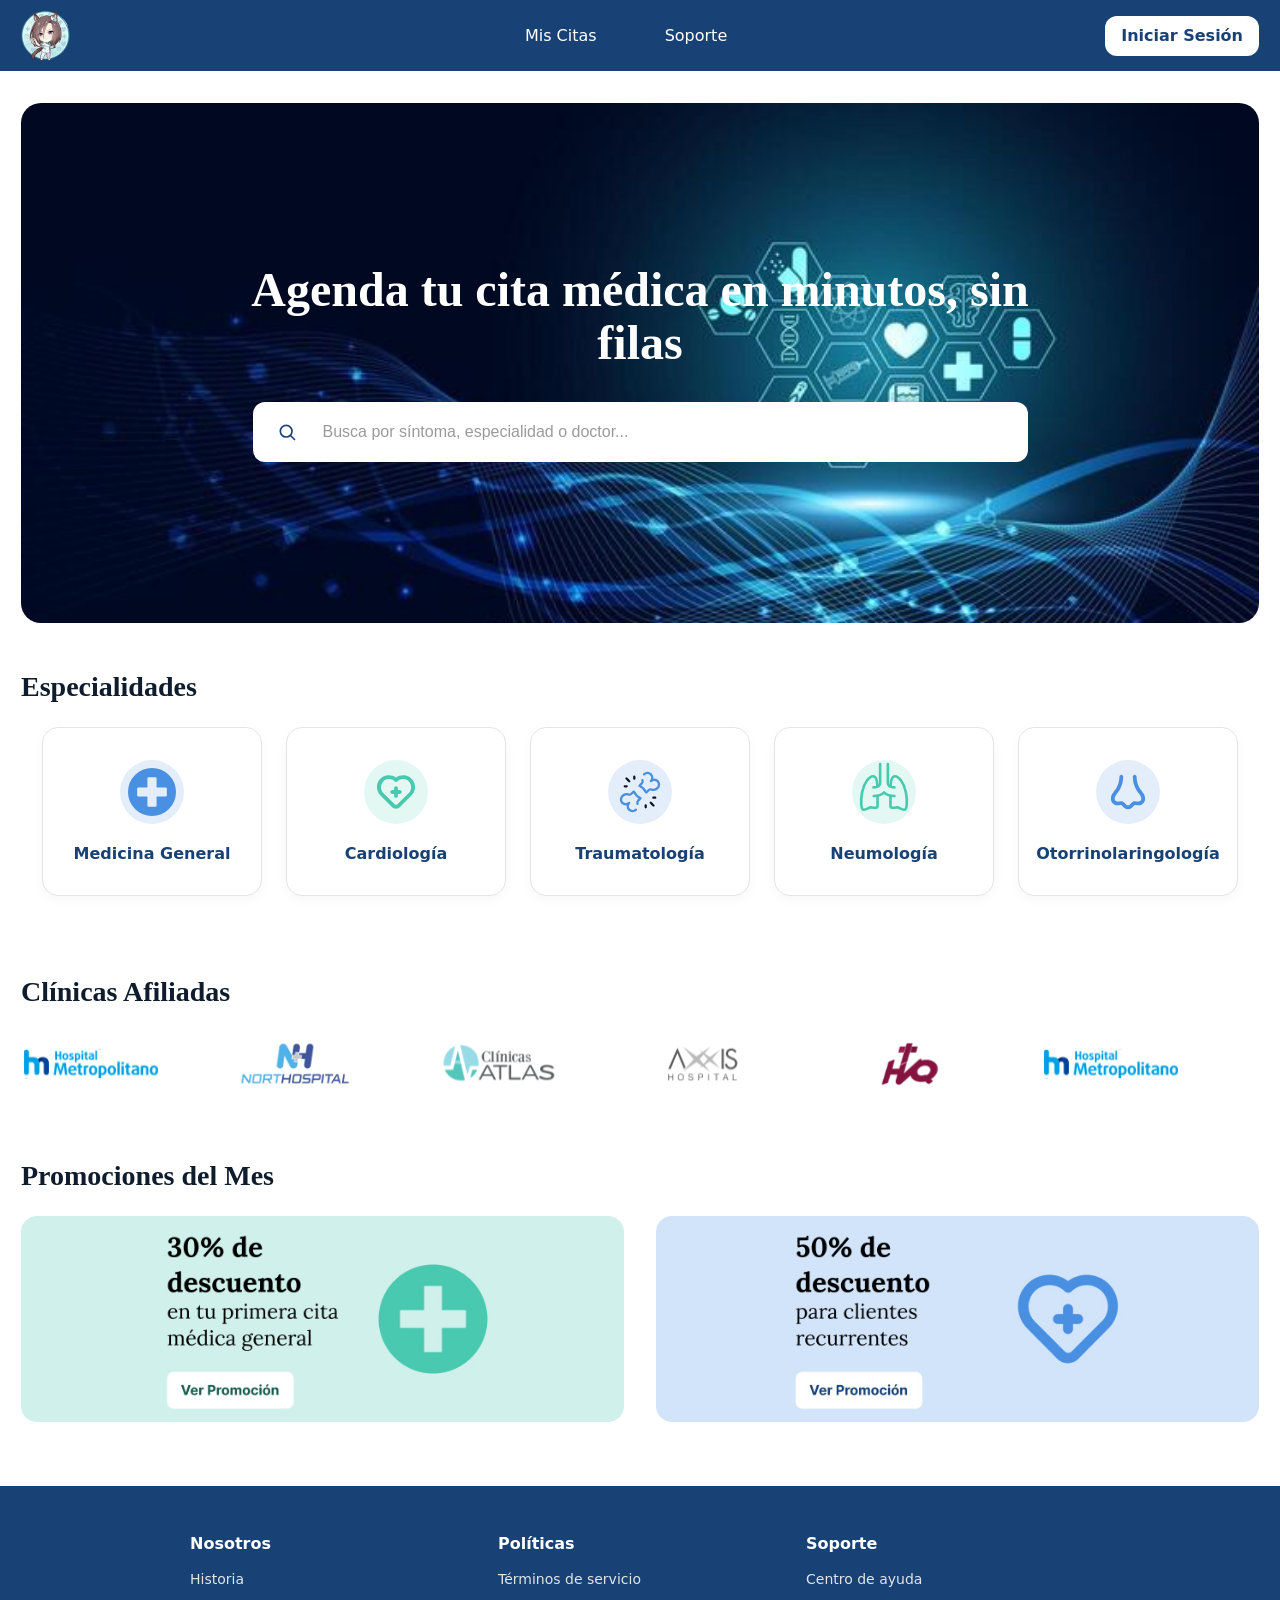
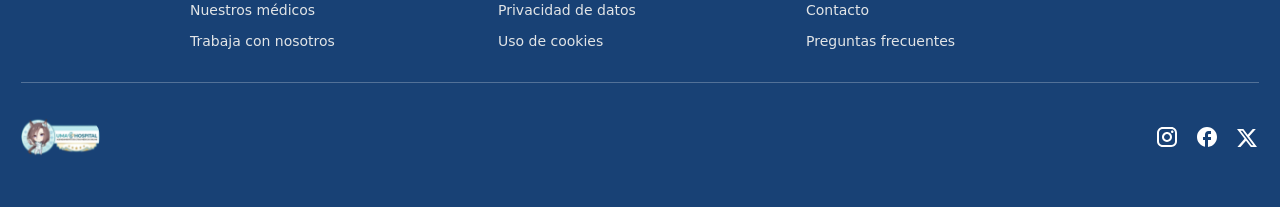
==== commit 9f6a199c: "Division CSS para cada pantalla - Actualización de logos NavBar y Footer - Actualización de recursos" ====
--- a/index.html
+++ b/index.html
@@ -1,11 +1,18 @@
 <!DOCTYPE html>
 <html lang="es">
   <head>
-    <meta charset="UTF-8" />
-    <meta name="viewport" content="width=device-width, initial-scale=1.0" />
-    <title>Barra de navegación UMA Hospital</title>
-    <link rel="stylesheet" href="styles.css" />
-  </head>
+  <meta charset="UTF-8" />
+  <meta name="viewport" content="width=device-width, initial-scale=1.0" />
+  <title>UMA Hospital - Inicio</title>
+  <!-- 1. El diseño base de PC (Siempre activo) -->
+  <link rel="stylesheet" href="styles.css" />
+  
+  <!-- 2. El diseño de Tablet (Se activa de 1024px para abajo) -->
+  <link rel="stylesheet" href="tablet.css" media="screen and (max-width: 1024px)" />
+  
+  <!-- 3. El diseño Móvil (Se activa de 599px para abajo) -->
+  <link rel="stylesheet" href="mobile.css" media="screen and (max-width: 599px)" />
+</head>
   <body>
     <nav class="navbar" aria-label="Barra de navegación">
       <div class="navbar__content">
@@ -17,63 +24,11 @@
           </svg>
         </button>
 
-        <a href="index.html" aria-label="Volver a la página de inicio" class="nav-logo-link">
-          <img src="assets/logo.svg" alt="Logo UMA Hospital" class="nav-logo" />
-        </a>
+        <img src="assets/logo.svg" alt="Logo UMA Hospital" class="nav-logo" />
 
         <ul class="nav-links">
-          <!-- DROPDOWN: MIS CITAS -->
-          <li class="nav-item dropdown">
-            <a href="#" class="dropdown-toggle" aria-haspopup="true" aria-expanded="false">
-              Mis Citas
-              <!-- Ícono de flecha vectorizado -->
-              <svg width="14" height="14" viewBox="0 0 24 24" fill="none" stroke="currentColor" stroke-width="2" stroke-linecap="round" stroke-linejoin="round"><polyline points="6 9 12 15 18 9"></polyline></svg>
-            </a>
-            
-            <!-- Contenedor del Mega Menú -->
-            <div class="dropdown-menu mega-menu">
-              <!-- Columna 1: Gestión -->
-              <div class="dropdown-group">
-                <span class="dropdown-header">Gestión de Citas</span>
-                <!-- Estos enlaces quedan con '#' hasta que se creen sus páginas -->
-                <a href="#">Panel de control</a>
-                <a href="#">Documentación</a>
-                <a href="#">Configuración</a>
-              </div>
-              
-              <!-- Divisor visual vertical -->
-              <div class="dropdown-divider"></div>
-
-              <!-- Columna 2: Agendamiento y Búsqueda -->
-              <div class="dropdown-group">
-                <span class="dropdown-header">Agendamiento y Búsqueda</span>
-                <!-- Conectamos con el buscador/directorio médico -->
-                <a href="search-results.html">Selección de turnos</a>
-                <!-- Conectamos con la página de costos -->
-                <a href="costs-section.html">Costos</a>
-                <a href="#">Especialidades</a>
-                <a href="#">Directorio médico</a>
-              </div>
-            </div>
-          </li>
-
-          <!-- DROPDOWN: SOPORTE -->
-          <li class="nav-item dropdown">
-            <a href="#" class="dropdown-toggle" aria-haspopup="true" aria-expanded="false">
-              Soporte
-              <svg width="14" height="14" viewBox="0 0 24 24" fill="none" stroke="currentColor" stroke-width="2" stroke-linecap="round" stroke-linejoin="round"><polyline points="6 9 12 15 18 9"></polyline></svg>
-            </a>
-            
-            <div class="dropdown-menu">
-              <div class="dropdown-group">
-                <span class="dropdown-header">Ayuda al Paciente</span>
-                <a href="#">Centro de ayuda</a>
-                <a href="#">Contacto</a>
-                <!-- Conectamos con la página de preguntas frecuentes -->
-                <a href="faq.html">Preguntas frecuentes</a>
-              </div>
-            </div>
-          </li>
+          <li><a href="#">Mis Citas</a></li>
+          <li><a href="#">Soporte</a></li>
         </ul>
 
         <a href="#" class="nav-button">Iniciar Sesión</a>
@@ -205,9 +160,9 @@
           <div class="footer-group">
             <h3>Políticas</h3>
             <ul>
-              <li><a href="politicas.html#terminos">Términos de servicio</a></li>
-              <li><a href="politicas.html#privacidad">Privacidad de datos</a></li>
-              <li><a href="politicas.html#cookies">Uso de cookies</a></li>
+              <li><a href="#">Términos de servicio</a></li>
+              <li><a href="#">Privacidad de datos</a></li>
+              <li><a href="#">Uso de cookies</a></li>
             </ul>
           </div>
           <div class="footer-group">
@@ -215,7 +170,7 @@
             <ul>
               <li><a href="#">Centro de ayuda</a></li>
               <li><a href="#">Contacto</a></li>
-              <li><a href="faq.html">Preguntas frecuentes</a></li>
+              <li><a href="#">Preguntas frecuentes</a></li>
             </ul>
           </div>
         </div>
@@ -225,9 +180,9 @@
         <div class="footer-bottom">
           <img src="assets/logo-footer.svg" alt="Logo UMA Hospital" class="footer-logo" />
           <div class="footer-socials" aria-label="Redes sociales">
-            <a href="https://www.instagram.com/i_fer.16/?hl=es" target="_blank" aria-label="Instagram"><img src="assets/icon-instagram.svg" alt="Instagram" /></a>
-            <a href="https://www.facebook.com/" target="_blank" aria-label="Facebook"><img src="assets/icon-facebook.svg" alt="Facebook" /></a>
-            <a href="https://twitter.com/" target="_blank" aria-label="X"><img src="assets/icon-x.svg" alt="X" /></a>
+            <a href="#" aria-label="Instagram"><img src="assets/icon-instagram.svg" alt="Instagram" /></a>
+            <a href="#" aria-label="Facebook"><img src="assets/icon-facebook.svg" alt="Facebook" /></a>
+            <a href="#" aria-label="X"><img src="assets/icon-x.svg" alt="X" /></a>
           </div>
         </div>
       </div>
--- a/styles.css
+++ b/styles.css
@@ -11,7 +11,6 @@
   min-height: 100vh;
   font-family: Inter, system-ui, sans-serif;
   background: #ffffff;
-
   display: flex;
   flex-direction: column;
 }
@@ -22,8 +21,6 @@
 }
 
 .main-content {
-  /* NUEVO: Esto obliga al contenido principal a expandirse como un resorte,
-     empujando el footer hacia el final de la pantalla */
   flex: 1; 
 }
 
@@ -74,107 +71,6 @@
   padding: 10px;
 }
 
-/* =========================================
-   NAVEGACIÓN DESPLEGABLE (DROPDOWNS)
-========================================= */
-.nav-item {
-  position: relative;
-  list-style: none;
-}
-
-.dropdown-toggle {
-  display: flex;
-  align-items: center;
-  gap: 6px;
-}
-
-/* Animación del ícono de flecha al pasar el ratón */
-.dropdown-toggle svg {
-  transition: transform 0.2s ease;
-}
-
-.dropdown:hover .dropdown-toggle svg {
-  transform: rotate(180deg);
-}
-
-/* Contenedor flotante del menú */
-.dropdown-menu {
-  position: absolute;
-  top: 100%;
-  left: 50%;
-  transform: translateX(-50%) translateY(20px);
-  background: #ffffff;
-  border-radius: 12px;
-  box-shadow: 0 12px 32px rgba(0, 0, 0, 0.12);
-  padding: 24px;
-  
-  /* Lo ocultamos con opacidad para permitir una transición suave */
-  opacity: 0;
-  visibility: hidden;
-  pointer-events: none; /* Evita que el usuario haga clic cuando es invisible */
-  
-  transition: all 0.3s cubic-bezier(0.25, 0.8, 0.25, 1);
-  z-index: 100;
-  display: flex;
-  gap: 32px;
-}
-
-/* Variación más ancha para "Mis Citas" */
-.mega-menu {
-  min-width: 480px;
-}
-
-/* Efecto de aparición magnética al hacer hover */
-.dropdown:hover .dropdown-menu {
-  opacity: 1;
-  visibility: visible;
-  pointer-events: auto;
-  transform: translateX(-50%) translateY(10px);
-}
-
-/* Distribución de las columnas */
-.dropdown-group {
-  display: flex;
-  flex-direction: column;
-  gap: 12px;
-  flex: 1;
-}
-
-/* Títulos de cada categoría */
-.dropdown-header {
-  font-size: 12px;
-  text-transform: uppercase;
-  font-weight: 700;
-  color: #184175;
-  letter-spacing: 0.5px;
-  margin-bottom: 4px;
-  padding-left: 10px;
-}
-
-/* Sobrescribimos el color blanco de la barra para los enlaces internos */
-.nav-links .dropdown-menu a {
-  color: #34495e;
-  padding: 8px 10px;
-  border-radius: 8px;
-  font-size: 15px;
-  font-weight: 500;
-  transition: all 0.2s ease;
-}
-
-/* Efecto hover interactivo dentro del menú */
-.nav-links .dropdown-menu a:hover {
-  background: #f0f4f8; /* Gris azulado muy suave */
-  color: #184175;
-  padding-left: 14px; /* Ligero desplazamiento a la derecha */
-}
-
-/* Línea sutil que separa las dos columnas */
-.dropdown-divider {
-  width: 1px;
-  background: #e2e5e7;
-  margin: 0;
-}
-
 .nav-button {
   display: inline-flex;
   align-items: center;
@@ -188,31 +84,6 @@
   font-weight: 600;
   font-size: 16px;
   line-height: 1;
-}
-
-@media (max-width: 1024px) {
-  .navbar__content {
-    max-width: 1025px;
-    gap: 16px;
-    justify-content: space-between;
-  }
-}
-
-@media (max-width: 599px) {
-  .navbar__content {
-    max-width: 599px;
-    justify-content: flex-start;
-    gap: 16px;
-  }
-
-  .navbar__menu {
-    display: flex;
-  }
-
-  .nav-links,
-  .nav-button {
-    display: none;
-  }
 }
 
 .hero-carousel {
@@ -279,7 +150,9 @@
   display: flex;
   align-items: center;
   gap: 16px;
-  width: min(775px, 100%);
+  width: 100%;
+  max-width: 775px; 
+  min-width: 300px; 
   padding: 12px 16px;
   border-radius: 12px;
   background: #ffffff;
@@ -307,9 +180,8 @@
 
 .hero-search__input::placeholder {
   color: rgba(0, 0, 0, 0.4);
-} /* <- ¡AQUÍ CERRAMOS EL PLACEHOLDER PRIMERO! */
-
-/* AHORA SÍ: Ocultamos las versiones cortas por defecto (Vista de PC) */
+} 
+
 .title-tablet {
   display: none;
 }
@@ -318,77 +190,26 @@
 }
 
 @keyframes hero-fade-2 {
-  0%, 23% { opacity: 0; }    /* Espera oculta mientras se ve la imagen 1 */
-  33%, 56% { opacity: 1; }   /* Se muestra totalmente en su turno */
-  66%, 100% { opacity: 0; }  /* Se oculta para dar paso a la imagen 3 */
+  0%, 23% { opacity: 0; }    
+  33%, 56% { opacity: 1; }   
+  66%, 100% { opacity: 0; }  
 }
 
 @keyframes hero-fade-3 {
-  0%, 56% { opacity: 0; }    /* Espera oculta mientras pasan la 1 y la 2 */
-  66%, 90% { opacity: 1; }   /* Se muestra totalmente en su turno */
-  100% { opacity: 0; }       /* Se desvanece suavemente volviendo a la imagen 1 */
-}
-
-@media (max-width: 1024px) {
-  .hero-carousel {
-    padding: 100px 120px;
-    min-height: 480px;
-  }
-
-  .hero-title {
-    font-size: 40px;
-  }
-
-  .hero-search {
-    width: min(680px, 100%);
-  }
-
-  .title-desktop {
-    display: none;
-  }
-
-  .title-tablet {
-    display: block; 
-  }
-}
-
-@media (max-width: 599px) {
-  .hero-carousel {
-    padding: 64px 20px;
-    min-height: 420px;
-  }
-
-  .hero-panel {
-    gap: 20px;
-  }
-
-  .hero-title {
-    font-size: 32px;
-  }
-
-  .hero-search {
-    width: 100%;
-    padding: 14px 16px;
-  }
-
-  .input-desktop {
-    display: none;
-  }
-  .input-mobile {
-    display: block;
-    width: 100%;
-  }
+  0%, 56% { opacity: 0; }    
+  66%, 90% { opacity: 1; }   
+  100% { opacity: 0; }       
 }
 
 .specialties-section {
   max-width: 1440px;
-  margin: 48px auto; /* Centra toda la sección en la pantalla */
-  padding: 0 21px; /* Alinea con el margen del menú y el hero */
+  margin: 48px auto; 
+  padding: 0 21px; 
   width: 100%;
 }
 
 .specialties-title {
-  font-family: Lora, Georgia, serif; /* Tipografía Serif del diseño original */
+  font-family: Lora, Georgia, serif; 
   font-size: 28px;
   font-weight: 700;
   color: #0f1c2d;
@@ -398,21 +219,19 @@
 .specialties-track {
   display: flex;
   gap: 24px;
-  overflow-x: auto; /* Habilita el deslizamiento horizontal */
-  padding-bottom: 16px; /* Da espacio para que no se corte la sombra de las tarjetas */
-  
-  /* Truco para ocultar la barra de scroll visualmente pero mantener la función */
-  scrollbar-width: none; /* Firefox */
-  -ms-overflow-style: none; /* IE y Edge */
+  overflow-x: auto; 
+  padding-bottom: 16px; 
+  scrollbar-width: none; 
+  -ms-overflow-style: none; 
 }
 
 .specialties-track::-webkit-scrollbar {
-  display: none; /* Chrome, Safari y Opera */
+  display: none; 
 }
 
 .specialty-card {
-  flex: 0 0 auto; /* ¡CRUCIAL! flex-shrink: 0 evita que las tarjetas se aplasten */
-  width: 220px; /* Ancho fijo para mantener la uniformidad */
+  flex: 0 0 auto; 
+  width: 220px; 
   background: #ffffff;
   border-radius: 16px;
   padding: 32px 24px;
@@ -421,14 +240,14 @@
   align-items: center;
   justify-content: center;
   gap: 20px;
-  border: 1px solid #E2E5E7; /* El borde gris sutil */
-  box-shadow: 0px 4px 12px rgba(0, 0, 0, 0.03); /* Sombra suave */
+  border: 1px solid #E2E5E7; 
+  box-shadow: 0px 4px 12px rgba(0, 0, 0, 0.03); 
   transition: transform 0.2s ease;
   cursor: pointer;
 }
 
 .specialty-card:hover {
-  transform: translateY(-5px); /* Pequeña animación al pasar el ratón */
+  transform: translateY(-5px); 
   box-shadow: 0px 8px 16px rgba(0, 0, 0, 0.06);
 }
 
@@ -445,57 +264,23 @@
   text-align: center;
 }
 
-/* Centra las tarjetas de especialidades solo en pantallas grandes */
 @media (min-width: 1025px) {
   .specialties-track {
     justify-content: center;
   }
 }
 
-@media (max-width: 1024px) {
-  .specialties-section {
-    margin-top: 40px;
-  }
-
-  .specialties-title {
-    font-size: 22px;
-  }
-}
-
-@media (max-width: 599px) {
-  .specialties-section {
-    margin-top: 32px;
-    width: calc(100% - 24px);
-  }
-
-  .specialties-section {
-    margin: 32px auto;
-  }
-
-  .specialties-title {
-    font-size: 24px;
-  }
-
-  .specialty-card {
-    width: 180px;
-    padding: 24px 16px;
-  }
-}
-
-/* =========================================
-   SECCIÓN CLÍNICAS AFILIADAS
-========================================= */
 .affiliates-section {
   max-width: 1440px;
   margin: 64px auto;
-  padding: 0 21px; /* Restauramos la alineación exacta del menú y especialidades */
+  padding: 0 21px; 
   width: 100%;
 }
 
 .affiliates-title {
-  margin: 0 0 24px 0; /* Separación idéntica a la sección anterior */
+  margin: 0 0 24px 0; 
   font-family: Lora, Georgia, serif;
-  font-size: 28px; /* Igualamos el tamaño al título de Especialidades */
+  font-size: 28px; 
   font-weight: 700;
   color: #0f1c2d;
 }
@@ -511,7 +296,7 @@
   gap: 64px;
   width: max-content;
   animation: affiliates-marquee 20s linear infinite;
-  will-change: transform; /* Optimiza la animación en el navegador */
+  will-change: transform; 
 }
 
 .affiliate-item {
@@ -523,51 +308,21 @@
 }
 
 .affiliate-item img {
-  height: 64px; /* Les devolvemos su tamaño y presencia original */
+  height: 64px; 
   max-width: 200px;
   width: auto;
   object-fit: contain;
-  /* Eliminamos el filtro gris y la opacidad para que brillen a todo color */
-}
-
-/* Animación del Carrusel */
+}
+
 @keyframes affiliates-marquee {
   from {
     transform: translateX(0);
   }
   to {
-    /* Desplaza exactamente 1 grupo de 5 logos hacia la izquierda */
     transform: translateX(calc(-25% - 16px));
   }
 }
 
-/* Responsividad */
-@media (max-width: 1024px) {
-  .affiliates-section {
-    margin: 48px auto;
-  }
-  .affiliates-title {
-    font-size: 24px;
-  }
-}
-
-@media (max-width: 599px) {
-  .affiliates-section {
-    margin: 32px auto;
-  }
-  .affiliates-title {
-    font-size: 24px;
-  }
-  .affiliate-item img {
-    height: 48px; /* Tamaño adaptado para móviles */
-    max-width: 140px;
-  }
-}
-
-
-/* =========================================
-   SECCIÓN PROMOCIONES DEL MES
-========================================= */
 .promos-section {
   max-width: 1440px;
   margin: 64px auto;
@@ -583,62 +338,20 @@
   margin-bottom: 24px;
 }
 
-/* VISTA DE PC: Dos recuadros estáticos lado a lado */
 .promos-container {
   display: flex;
-  gap: 32px; /* Tu espacio de 32px */
+  gap: 32px; 
   justify-content: center;
   width: 100%;
 }
 
 .promo-banner {
-  width: calc(50% - 16px); /* Mitad de pantalla menos la mitad del gap */
-  height: 240px; /* Tu altura fija */
+  width: calc(50% - 16px); 
+  height: auto; 
   border-radius: 16px;
-  object-fit: cover;
-}
-
-/* =========================================
-   VISTA TABLET Y MÓVIL (Desvanecimiento)
-========================================= */
-@media (max-width: 1024px) {
-  .promos-title {
-    font-size: 24px;
-  }
-  
-  .promos-container {
-    display: block; /* Rompemos el Flexbox */
-    position: relative; /* Convertimos el contenedor en un marco */
-    height: 240px; 
-  }
-  
-  .promo-banner {
-    position: absolute; /* Apilamos una imagen sobre la otra */
-    top: 0;
-    left: 0;
-    width: 100%; /* Un único recuadro centrado */
-    height: 100%;
-    opacity: 0; /* Las ocultamos por defecto */
-  }
-
-  /* Asignamos la animación infinita de 10 segundos (5s por imagen) */
-  .banner-1 {
-    animation: crossfade-1 10s infinite;
-  }
-  .banner-2 {
-    animation: crossfade-2 10s infinite;
-  }
-}
-
-@media (max-width: 599px) {
-  .promos-section {
-    margin: 32px auto;
-  }
-}
-
-/* =========================================
-   PÁGINA DE RESULTADOS DE BÚSQUEDA
-========================================= */
+  display: block;
+}
+
 .search-page-content {
   max-width: 1440px;
   margin: 0 auto;
@@ -719,7 +432,7 @@
   width: 80px;
   height: 80px;
   border-radius: 50%;
-  background: #E5F0FA; /* El azul claro de tu diseño en lugar del gris genérico */
+  background: #E5F0FA; 
   display: flex;
   align-items: center;
   justify-content: center;
@@ -737,7 +450,7 @@
   font-family: Lora, Georgia, serif;
   font-size: 22px;
   font-weight: 500;
-  color: #4a90e2; /* Azul vibrante para los nombres */
+  color: #4a90e2; 
 }
 
 .doctor-meta p {
@@ -751,7 +464,7 @@
   flex-direction: column;
   align-items: center;
   gap: 16px;
-  min-width: 340px; /* Le damos un poco más de aire a la grilla */
+  min-width: 340px; 
 }
 
 .doctor-schedule h4, .empty-text {
@@ -767,12 +480,12 @@
   flex-wrap: wrap;
   gap: 12px;
   justify-content: center;
-  max-width: 320px; /* Evita que los botones se estiren demasiado */
+  max-width: 320px; 
 }
 
 .time-btn {
   border: 1px solid #bdc3c7;
-  border-radius: 20px; /* Bordes más redondeados tipo "píldora" */
+  border-radius: 20px; 
   padding: 8px 16px;
   min-width: 80px;
   background: #ffffff;
@@ -811,49 +524,10 @@
   border-color: #184175;
 }
 
-@media (max-width: 599px) {
-  .search-page-content {
-    padding: 24px 12px 48px;
-  }
-
-  .filters-bar {
-    flex-direction: column;
-    align-items: center;
-    text-align: center;
-  }
-
-  .filters-title {
-    font-size: 15px;
-  }
-
-  .doctor-card {
-    flex-direction: column;
-    text-align: center;
-    padding: 24px 20px;
-  }
-
-  .doctor-info {
-    flex-direction: column;
-    justify-content: center;
-  }
-
-  .doctor-schedule {
-    min-width: unset;
-    width: 100%;
-  }
-
-  .time-slots-grid {
-    justify-content: center;
-  }
-}
-
-/* =========================================
-   SECCIÓN FOOTER
-========================================= */
 .site-footer {
   background: #184175;
   color: #ffffff;
-  margin-top: 0; /* Eliminamos el exceso de espacio en PC */
+  margin-top: 0; 
 }
 
 .site-footer__inner {
@@ -866,35 +540,15 @@
   display: grid;
   grid-template-columns: repeat(3, 1fr); 
   gap: 24px;
-  
-  /* NUEVO: Restringimos el ancho para juntar las columnas */
-  max-width: 1000px; 
-  /* NUEVO: Centramos este bloque en medio de la pantalla */
-  margin: 0 auto;   
+  max-width: 900px; 
+  margin: 0 auto;
 }
 
 .footer-group {
   display: flex;
   flex-direction: column;
-}
-
-/* ALINEACIÓN EXACTA PARA PC */
-/* 1. Nosotros (Izquierda) */
-.footer-group:nth-child(1) {
-  align-items: flex-start;
+  align-items: flex-start; 
   text-align: left;
-}
-
-/* 2. Políticas (Centro) */
-.footer-group:nth-child(2) {
-  align-items: center;
-  text-align: center;
-}
-
-/* 3. Soporte (Derecha) */
-.footer-group:nth-child(3) {
-  align-items: flex-end;
-  text-align: right;
 }
 
 .footer-group h3 {
@@ -952,28 +606,6 @@
   display: block;
 }
 
-/* =========================================
-   RESPONSIVIDAD (TABLET Y MÓVIL)
-========================================= */
-@media (max-width: 599px) {
-  .footer-links {
-    grid-template-columns: 1fr; /* Mantiene 1 sola columna para los textos */
-    gap: 32px;
-  }
-
-  /* Textos centrados en móvil */
-  .footer-group:nth-child(1),
-  .footer-group:nth-child(2),
-  .footer-group:nth-child(3) {
-    align-items: center;
-    text-align: center;
-  }
-}
-
-/* =========================================
-   MATEMÁTICA DEL CROSSFADE (PROMOCIONES MÓVIL)
-   (Restaurado en su lugar correcto)
-========================================= */
 @keyframes crossfade-1 {
   0%, 45% { opacity: 1; }     
   50%, 95% { opacity: 0; }    
@@ -984,374 +616,4 @@
   0%, 45% { opacity: 0; }     
   50%, 95% { opacity: 1; }    
   100% { opacity: 0; }        
-}
-
-
-/* =========================================
-   PÁGINA ESTÁTICA: COSTOS
-========================================= */
-.costs-page {
-  /* Restringimos el ancho para que la lista no se estire demasiado en monitores grandes */
-  max-width: 840px; 
-  margin: 0 auto;
-  padding: 64px 21px;
-  width: 100%;
-}
-
-.costs-header {
-  text-align: center;
-  margin-bottom: 48px;
-}
-
-.costs-title {
-  font-family: Lora, Georgia, serif;
-  font-size: 36px;
-  font-weight: 700;
-  color: #184175;
-  margin: 0 0 16px 0;
-}
-
-.costs-subtitle {
-  font-size: 16px;
-  color: #34495e;
-  margin: 0;
-  line-height: 1.5;
-}
-
-.costs-grid {
-  display: flex;
-  flex-direction: column;
-  gap: 16px;
-  margin-bottom: 32px;
-}
-
-.cost-item {
-  display: flex;
-  justify-content: space-between;
-  align-items: center;
-  padding: 24px 32px;
-  background: #ffffff;
-  border: 1px solid #e2e5e7;
-  border-radius: 16px;
-  transition: transform 0.2s ease, box-shadow 0.2s ease, border-color 0.2s ease;
-}
-
-.cost-item:hover {
-  transform: translateY(-2px);
-  box-shadow: 0 8px 24px rgba(0, 0, 0, 0.06);
-  border-color: #4a90e2; /* El azul claro de tu diseño */
-}
-
-.cost-info {
-  display: flex;
-  flex-direction: column;
-  gap: 6px;
-}
-
-.cost-specialty {
-  margin: 0;
-  font-size: 18px;
-  font-weight: 700;
-  color: #0f1c2d;
-}
-
-.cost-desc {
-  font-size: 14px;
-  color: #34495e;
-}
-
-.cost-price {
-  font-size: 24px;
-  font-weight: 700;
-  color: #175c4f; /* El verde acento de tu barra de filtros */
-  flex-shrink: 0;
-}
-
-.costs-disclaimer {
-  text-align: center;
-  padding-top: 16px;
-}
-
-.costs-disclaimer p {
-  font-size: 13px;
-  color: #7f8c8d;
-  font-style: italic;
-  line-height: 1.5;
-  margin: 0;
-}
-
-/* Responsividad para móviles */
-@media (max-width: 599px) {
-  .costs-page {
-    padding: 48px 21px;
-  }
-
-  .costs-title {
-    font-size: 28px;
-  }
-
-  .cost-item {
-    flex-direction: column;
-    align-items: flex-start;
-    gap: 16px;
-    padding: 20px;
-  }
-}
-
-/* =========================================
-   PÁGINA ESTÁTICA: PREGUNTAS FRECUENTES
-========================================= */
-.faq-page {
-  max-width: 840px; 
-  margin: 0 auto;
-  padding: 64px 21px;
-  width: 100%;
-}
-
-.faq-header {
-  text-align: center;
-  margin-bottom: 48px;
-}
-
-.faq-title {
-  font-family: Lora, Georgia, serif;
-  font-size: 36px;
-  font-weight: 700;
-  color: #184175;
-  margin: 0 0 16px 0;
-}
-
-.faq-subtitle {
-  font-size: 16px;
-  color: #34495e;
-  margin: 0;
-  line-height: 1.5;
-}
-
-.faq-list {
-  display: flex;
-  flex-direction: column;
-  gap: 16px;
-}
-
-/* El contenedor del acordeón */
-.faq-item {
-  background: #ffffff;
-  border: 1px solid #e2e5e7;
-  border-radius: 12px;
-  overflow: hidden;
-  transition: box-shadow 0.2s ease, border-color 0.2s ease;
-}
-
-.faq-item:hover {
-  border-color: #4a90e2;
-}
-
-/* La cabecera clicable */
-.faq-question {
-  display: flex;
-  justify-content: space-between;
-  align-items: center;
-  padding: 24px;
-  font-size: 16px;
-  font-weight: 600;
-  color: #0f1c2d;
-  cursor: pointer;
-  list-style: none; /* Elimina la flecha fea por defecto en Firefox */
-}
-
-/* Elimina la flecha fea por defecto en Chrome/Safari */
-.faq-question::-webkit-details-marker {
-  display: none; 
-}
-
-/* Animación del ícono SVG */
-.faq-icon {
-  color: #184175;
-  transition: transform 0.3s cubic-bezier(0.25, 0.8, 0.25, 1);
-  flex-shrink: 0;
-}
-
-/* Cuando el detalles está abierto, rotamos la flecha 180 grados */
-details[open] .faq-icon {
-  transform: rotate(180deg);
-  color: #4a90e2;
-}
-
-/* El texto de la respuesta */
-.faq-answer {
-  padding: 0 24px 24px 24px;
-  color: #34495e;
-  font-size: 15px;
-  line-height: 1.6;
-  border-top: 1px solid transparent;
-}
-
-.faq-answer p {
-  margin: 0;
-}
-
-/* Responsividad para móviles */
-@media (max-width: 599px) {
-  .faq-page {
-    padding: 48px 21px;
-  }
-
-  .faq-title {
-    font-size: 28px;
-  }
-
-  .faq-question {
-    padding: 20px;
-    font-size: 15px;
-    gap: 16px; /* Asegura espacio entre el texto largo y el ícono */
-  }
-
-  .faq-answer {
-    padding: 0 20px 20px 20px;
-  }
-}
-
-/* =========================================
-   DESPLAZAMIENTO SUAVE PARA ANCHOR LINKS
-========================================= */
-html {
-  scroll-behavior: smooth;
-}
-
-/* =========================================
-   PÁGINA LEGAL UNIFICADA CON SIDEBAR
-========================================= */
-.legal-page {
-  width: 100%;
-  background-color: #f8f9fa;
-  padding: 64px 21px;
-}
-
-.legal-layout {
-  display: flex;
-  gap: 40px;
-  max-width: 1100px; /* Más ancho para que quepa el menú lateral */
-  margin: 0 auto;
-  align-items: flex-start; /* Evita que el menú lateral se estire verticalmente */
-}
-
-/* Tarjeta de Salto Rápido (Sidebar) */
-.legal-sidebar {
-  width: 280px;
-  flex-shrink: 0;
-  position: sticky; /* ¡Magia! Esto hace que el menú se quede fijo al hacer scroll */
-  top: 40px; 
-}
-
-.legal-sidebar-card {
-  background: #ffffff;
-  border-radius: 16px;
-  padding: 24px;
-  border: 1px solid #e2e5e7;
-  box-shadow: 0 4px 12px rgba(0, 0, 0, 0.03);
-}
-
-.legal-sidebar-card h3 {
-  margin: 0 0 16px 0;
-  font-size: 14px;
-  text-transform: uppercase;
-  color: #7f8c8d;
-  letter-spacing: 0.5px;
-}
-
-.legal-nav {
-  display: flex;
-  flex-direction: column;
-  gap: 8px;
-}
-
-.legal-nav-link {
-  text-decoration: none;
-  color: #34495e;
-  font-weight: 500;
-  font-size: 15px;
-  padding: 10px 12px;
-  border-radius: 8px;
-  transition: all 0.2s ease;
-}
-
-.legal-nav-link:hover {
-  background: #f0f4f8;
-  color: #184175;
-  padding-left: 16px; /* Pequeña animación al pasar el ratón */
-}
-
-/* Contenedor del Texto Legal */
-.legal-container {
-  flex: 1; /* Ocupa el resto del espacio disponible */
-  background: #ffffff;
-  padding: 48px;
-  border-radius: 16px;
-  box-shadow: 0 4px 24px rgba(0, 0, 0, 0.04);
-  border: 1px solid #e2e5e7;
-}
-
-/* Como el sidebar es pegajoso, le damos un margen superior a cada sección 
-   para que el título no quede oculto bajo el borde superior de la pantalla */
-.legal-section {
-  scroll-margin-top: 40px; 
-}
-
-.legal-header {
-  margin-bottom: 24px;
-}
-
-.legal-date {
-  font-size: 14px;
-  color: #7f8c8d;
-  font-weight: 600;
-  margin: 0 0 12px 0;
-}
-
-.legal-title {
-  font-family: Lora, Georgia, serif;
-  font-size: 32px;
-  font-weight: 700;
-  color: #184175;
-  margin: 0;
-}
-
-.legal-content {
-  color: #34495e;
-  font-size: 16px;
-  line-height: 1.7;
-}
-
-.legal-content h2 {
-  font-size: 20px;
-  font-weight: 700;
-  color: #0f1c2d;
-  margin: 32px 0 16px 0;
-}
-
-.legal-content p {
-  margin: 0 0 16px 0;
-}
-
-.legal-divider {
-  border: 0;
-  border-top: 1px solid #e2e5e7;
-  margin: 48px 0;
-}
-
-/* Responsividad para móviles */
-@media (max-width: 768px) {
-  .legal-layout {
-    flex-direction: column; /* Apila el menú lateral arriba del texto */
-  }
-  
-  .legal-sidebar {
-    width: 100%;
-    position: static; /* Quitamos lo fijo en móviles para no comer espacio de pantalla */
-  }
-  
-  .legal-container {
-    padding: 32px 20px;
-  }
 }
--- a/tablet.css
+++ b/tablet.css
@@ -0,0 +1,68 @@
+.navbar__content {
+    max-width: 1025px;
+    gap: 16px;
+    justify-content: space-between;
+}
+
+.hero-carousel {
+    padding: 100px 120px;
+    min-height: 480px;
+}
+
+.hero-title {
+    font-size: 40px;
+}
+
+.hero-search {
+    width: 100%;
+    max-width: 680px; /* Límite explícito */
+}
+
+.title-desktop {
+    display: none;
+}
+
+.title-tablet {
+    display: block; 
+}
+
+.specialties-section {
+    margin-top: 40px;
+}
+
+.specialties-title {
+    font-size: 22px;
+}
+
+.affiliates-section {
+    margin: 48px auto;
+}
+
+.affiliates-title {
+    font-size: 24px;
+}
+
+.promos-title {
+    font-size: 24px;
+}
+
+.promos-container {
+    display: grid; 
+    grid-template-areas: "banner";
+    height: auto; 
+}
+
+.promo-banner {
+    grid-area: banner; 
+    width: 100%; 
+    height: auto; 
+    opacity: 0; 
+}
+
+.banner-1 {
+    animation: crossfade-1 10s infinite;
+}
+
+.banner-2 {
+    animation: crossfade-2 10s infinite;
+}
--- a/mobile.css
+++ b/mobile.css
@@ -0,0 +1,121 @@
+.navbar__content {
+    max-width: 100%; /* Ajustado para el menú hamburguesa */
+    justify-content: flex-start;
+    gap: 16px;
+    flex-wrap: wrap; /* Permitir salto de línea del menú hamburguesa */
+}
+
+.navbar__menu {
+    display: flex;
+}
+
+.nav-links,
+.nav-button {
+    display: none;
+}
+
+.hero-carousel {
+    padding: 64px 20px;
+    min-height: 420px;
+}
+
+.hero-panel {
+    gap: 20px;
+}
+
+.hero-title {
+    font-size: 32px;
+}
+
+.hero-search {
+    width: 100%;
+    padding: 14px 16px;
+}
+
+.input-desktop {
+    display: none;
+}
+
+.input-mobile {
+    display: block;
+    width: 100%;
+}
+
+.specialties-section {
+    margin-top: 32px;
+    width: calc(100% - 24px);
+}
+
+.specialties-section {
+    margin: 32px auto;
+}
+
+.specialties-title {
+    font-size: 24px;
+}
+
+.specialty-card {
+    width: 180px;
+    padding: 24px 16px;
+}
+
+.affiliates-section {
+    margin: 32px auto;
+}
+
+.affiliates-title {
+    font-size: 24px;
+}
+
+.affiliate-item img {
+    height: 48px; 
+    max-width: 140px;
+}
+
+.promos-section {
+    margin: 32px auto;
+}
+
+.search-page-content {
+    padding: 24px 12px 48px;
+}
+
+.filters-bar {
+    flex-direction: column;
+    align-items: center;
+    text-align: center;
+}
+
+.filters-title {
+    font-size: 15px;
+}
+
+.doctor-card {
+    flex-direction: column;
+    text-align: center;
+    padding: 24px 20px;
+}
+
+.doctor-info {
+    flex-direction: column;
+    justify-content: center;
+}
+
+.doctor-schedule {
+    min-width: unset;
+    width: 100%;
+}
+
+.time-slots-grid {
+    justify-content: center;
+}
+
+.footer-links {
+    grid-template-columns: 1fr; 
+    gap: 32px;
+}
+
+.footer-group {
+    align-items: center;
+    text-align: center; /* Corregido al requerimiento explícito */
+}
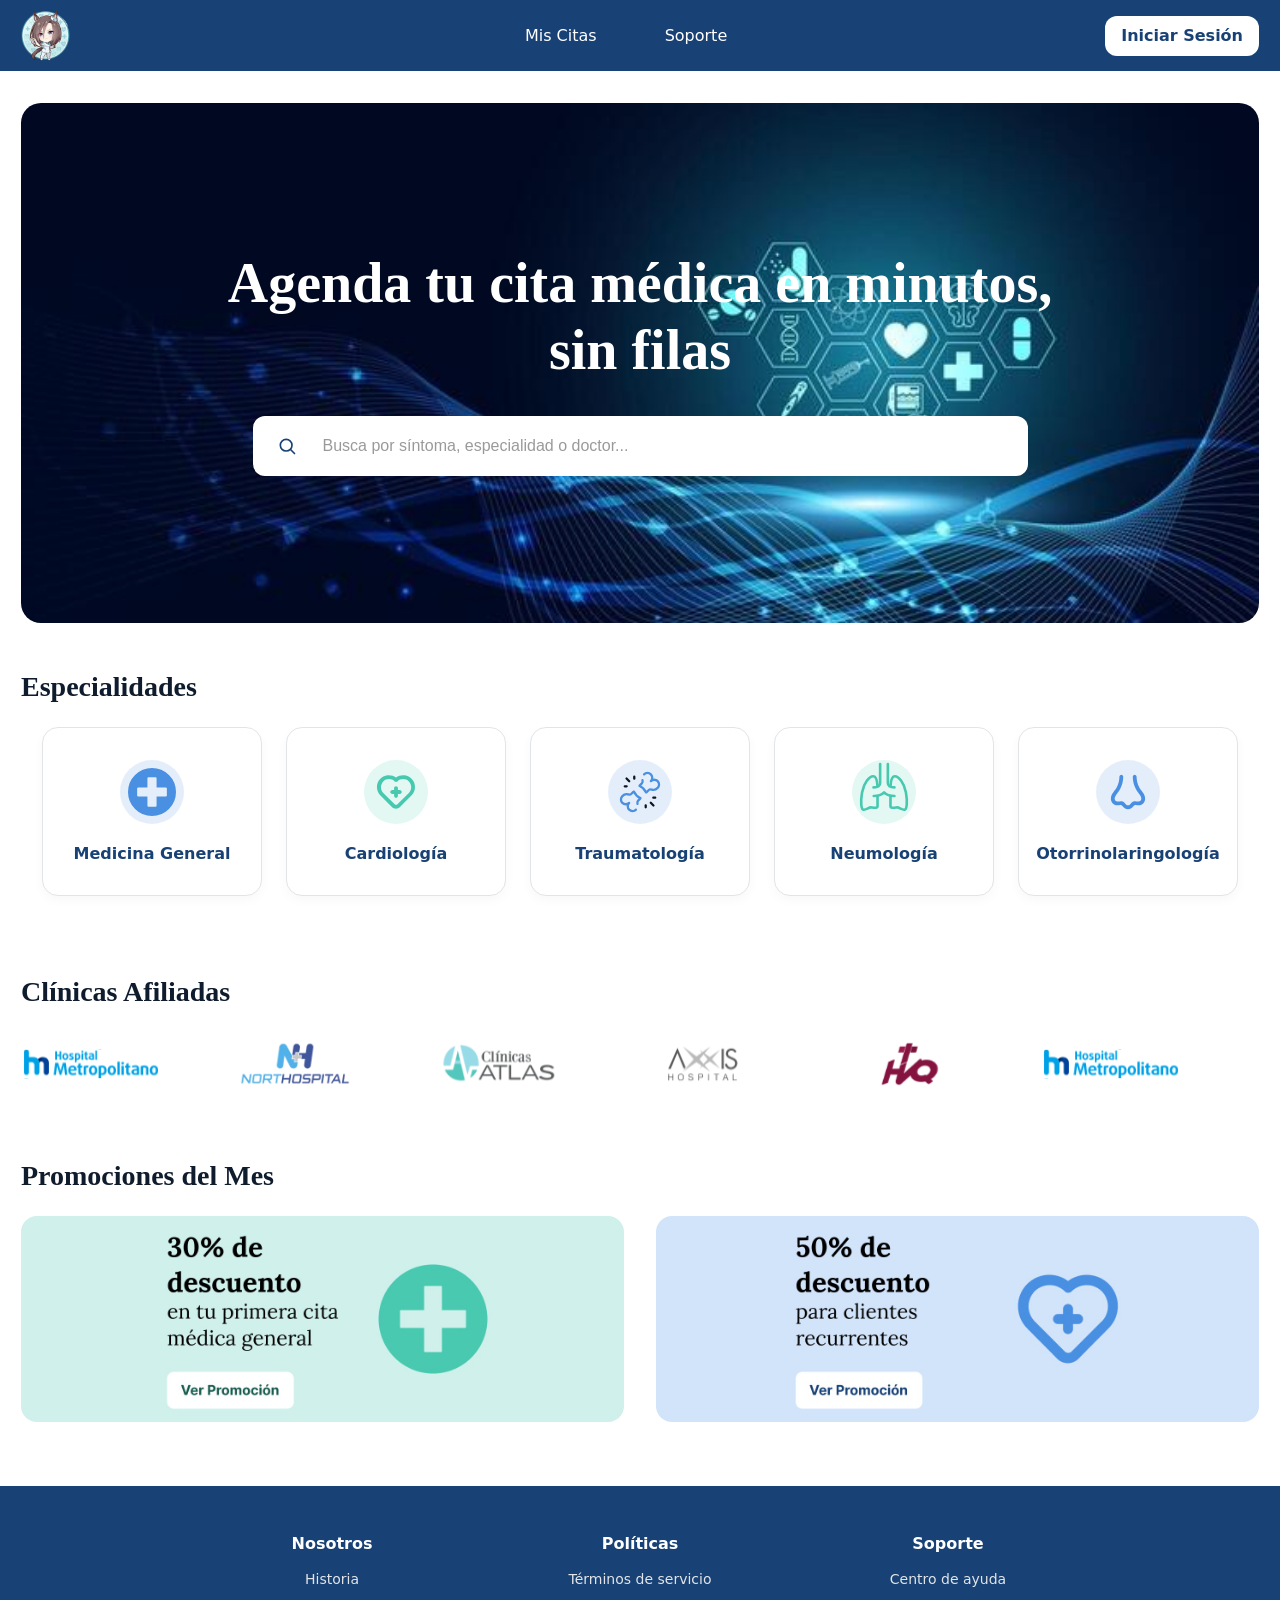
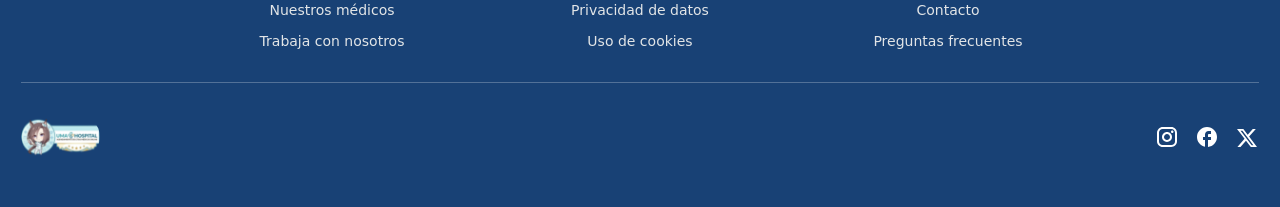
==== commit 121140c9: "CSS - HTML Update" ====
--- a/index.html
+++ b/index.html
@@ -4,14 +4,14 @@
   <meta charset="UTF-8" />
   <meta name="viewport" content="width=device-width, initial-scale=1.0" />
   <title>UMA Hospital - Inicio</title>
-  <!-- 1. El diseño base de PC (Siempre activo) -->
-  <link rel="stylesheet" href="styles.css" />
-  
-  <!-- 2. El diseño de Tablet (Se activa de 1024px para abajo) -->
-  <link rel="stylesheet" href="tablet.css" media="screen and (max-width: 1024px)" />
-  
-  <!-- 3. El diseño Móvil (Se activa de 599px para abajo) -->
-  <link rel="stylesheet" href="mobile.css" media="screen and (max-width: 599px)" />
+<!-- 1. El trabajo de MÓVIL (Se enciende de 300px a 599px) -->
+    <link rel="stylesheet" href="mobile.css" media="screen and (min-width: 300px) and (max-width: 599px)" />
+
+    <!-- 2. El trabajo de TABLET (Se enciende de 600px a 1024px) -->
+    <link rel="stylesheet" href="tablet.css" media="screen and (min-width: 600px) and (max-width: 1024px)" />
+
+    <!-- 3. El trabajo de ESCRITORIO/PC (Se enciende de 1025px a 1800px) -->
+    <link rel="stylesheet" href="styles.css" media="screen and (min-width: 1025px) and (max-width: 1800px)" />
 </head>
   <body>
     <nav class="navbar" aria-label="Barra de navegación">
--- a/mobile.css
+++ b/mobile.css
@@ -1,3 +1,14 @@
+body {
+    margin: 0 auto;
+    min-height: 100vh;
+    min-width: 300px; /* Límite inferior de Móvil */
+    max-width: 599px; /* Límite superior de Móvil */
+    font-family: Inter, system-ui, sans-serif;
+    background: #ffffff;
+    display: flex;
+    flex-direction: column;
+}
+
 .navbar__content {
     max-width: 100%; /* Ajustado para el menú hamburguesa */
     justify-content: flex-start;
@@ -24,7 +35,7 @@
 }
 
 .hero-title {
-    font-size: 32px;
+    font-size: 40px;
 }
 
 .hero-search {
@@ -118,4 +129,10 @@
 .footer-group {
     align-items: center;
     text-align: center; /* Corregido al requerimiento explícito */
+}
+
+.footer-group h3 {
+  font-size: 18px;   /* Ligeramente más grande */
+  font-weight: 800;  /* Mayor grosor para resaltar */
+  margin-bottom: 20px; /* Un poco más de aire para separarlo de la lista */
 }
--- a/tablet.css
+++ b/tablet.css
@@ -1,3 +1,14 @@
+body {
+    margin: 0 auto;
+    min-height: 100vh;
+    min-width: 600px;  /* Límite inferior de Tablet */
+    max-width: 1024px; /* Límite superior de Tablet */
+    font-family: Inter, system-ui, sans-serif;
+    background: #ffffff;
+    display: flex;
+    flex-direction: column;
+}
+
 .navbar__content {
     max-width: 1025px;
     gap: 16px;
@@ -5,12 +16,12 @@
 }
 
 .hero-carousel {
-    padding: 100px 120px;
+    padding: 80px 40px; /* Reducimos los 120px a 40px para evitar el aplastamiento */
     min-height: 480px;
 }
 
 .hero-title {
-    font-size: 40px;
+    font-size: 48px;
 }
 
 .hero-search {
@@ -65,4 +76,16 @@
 
 .banner-2 {
     animation: crossfade-2 10s infinite;
+}
+
+/* =========================================
+   FOOTER (TABLET)
+========================================= */
+.site-footer__inner {
+  min-width: 100%; /* Resetea el límite de PC para que se adapte a la tablet */
+}
+
+.footer-group {
+  align-items: center; /* Centra los elementos de la columna */
+  text-align: center;  /* Centra el texto */
 }
--- a/styles.css
+++ b/styles.css
@@ -7,8 +7,10 @@
 }
 
 body {
-  margin: 0;
+  margin: 0 auto; /* Centra el lienzo en monitores gigantes */
   min-height: 100vh;
+  min-width: 1025px; /* Límite inferior de PC */
+  max-width: 1800px; /* Límite superior de PC */
   font-family: Inter, system-ui, sans-serif;
   background: #ffffff;
   display: flex;
@@ -141,9 +143,9 @@
   margin: 0;
   color: #ffffff;
   font-family: Lora, Georgia, serif;
-  font-size: 48px;
-  font-weight: 600;
-  line-height: 1.1;
+  font-size: 56px;
+  font-weight: 600;
+  line-height: 1.2;
 }
 
 .hero-search {
@@ -152,7 +154,7 @@
   gap: 16px;
   width: 100%;
   max-width: 775px; 
-  min-width: 300px; 
+  min-width: 200px; 
   padding: 12px 16px;
   border-radius: 12px;
   background: #ffffff;
@@ -531,7 +533,8 @@
 }
 
 .site-footer__inner {
-  max-width: 1440px;
+  max-width: 1800px; /* Límite máximo para monitores grandes */
+  min-width: 1000px; /* Límite mínimo antes de saltar a la vista de tablet */
   margin: 0 auto;
   padding: 48px 21px;
 }
@@ -547,8 +550,8 @@
 .footer-group {
   display: flex;
   flex-direction: column;
-  align-items: flex-start; 
-  text-align: left;
+  align-items: center; 
+  text-align: center;
 }
 
 .footer-group h3 {
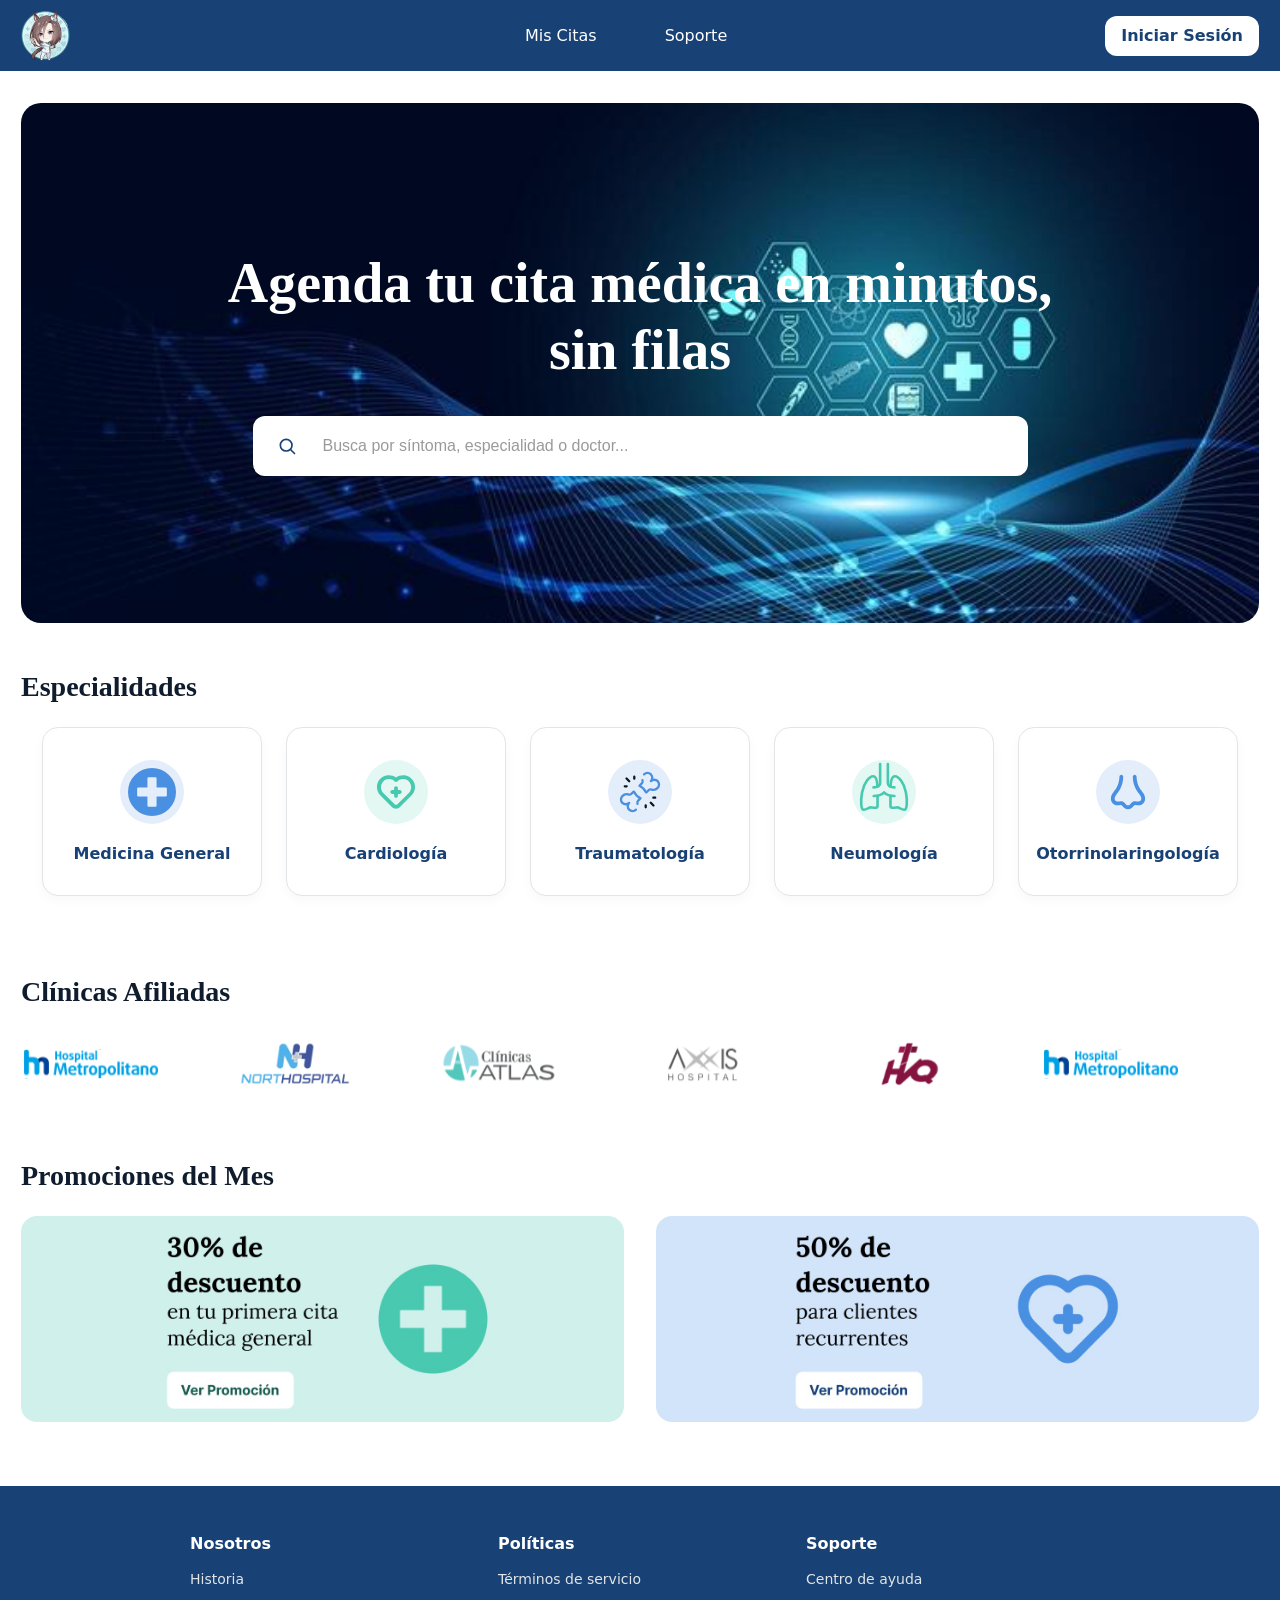
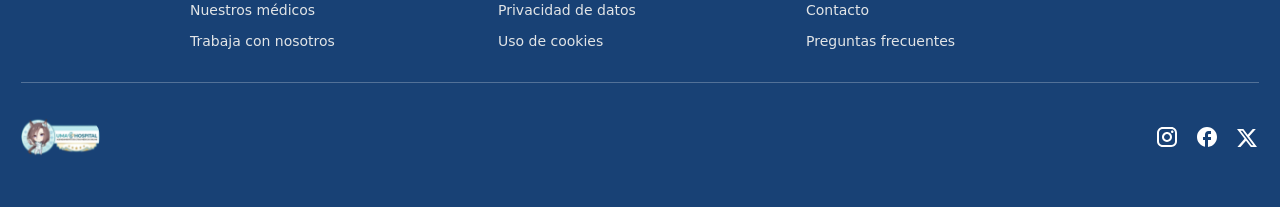
==== commit e5b210d3: "CSS Major Upgrade" ====
--- a/index.html
+++ b/index.html
@@ -10,8 +10,8 @@
     <!-- 2. El trabajo de TABLET (Se enciende de 600px a 1024px) -->
     <link rel="stylesheet" href="tablet.css" media="screen and (min-width: 600px) and (max-width: 1024px)" />
 
-    <!-- 3. El trabajo de ESCRITORIO/PC (Se enciende de 1025px a 1800px) -->
-    <link rel="stylesheet" href="styles.css" media="screen and (min-width: 1025px) and (max-width: 1800px)" />
+    <!-- 3. El trabajo de ESCRITORIO/PC (Se enciende de 1025px a 2400px) -->
+    <link rel="stylesheet" href="styles.css" media="screen and (min-width: 1025px)" />
 </head>
   <body>
     <nav class="navbar" aria-label="Barra de navegación">
--- a/mobile.css
+++ b/mobile.css
@@ -1,138 +1,638 @@
+:root {
+  color-scheme: dark;
+}
+
+* {
+  box-sizing: border-box;
+}
+
 body {
-    margin: 0 auto;
-    min-height: 100vh;
-    min-width: 300px; /* Límite inferior de Móvil */
-    max-width: 599px; /* Límite superior de Móvil */
-    font-family: Inter, system-ui, sans-serif;
-    background: #ffffff;
-    display: flex;
-    flex-direction: column;
+  margin: 0 auto;
+  min-height: 100vh;
+  min-width: 300px; /* Límite inferior Móvil */
+  max-width: 599px; /* Límite superior Móvil */
+  font-family: Inter, system-ui, sans-serif;
+  background: #ffffff;
+  display: flex;
+  flex-direction: column;
+}
+
+.navbar {
+  width: 100%;
+  background: #184175;
+}
+
+.main-content {
+  flex: 1; 
 }
 
 .navbar__content {
-    max-width: 100%; /* Ajustado para el menú hamburguesa */
-    justify-content: flex-start;
-    gap: 16px;
-    flex-wrap: wrap; /* Permitir salto de línea del menú hamburguesa */
+  display: flex;
+  align-items: center;
+  padding: 10px 21px;
+  margin: 0 auto;
+  max-width: 100%; /* Ajuste Móvil: Salto de línea */
+  justify-content: flex-start; /* Ajuste Móvil */
+  gap: 16px; /* Ajuste Móvil */
+  flex-wrap: wrap; /* Ajuste Móvil: Vital para menú hamburguesa */
 }
 
 .navbar__menu {
-    display: flex;
+  display: flex; /* Ajuste Móvil: Mostrar hamburguesa */
+  align-items: center;
+  justify-content: center;
+  width: 35px;
+  height: 35px;
+  border: none;
+  background: transparent;
+  padding: 0;
+  cursor: pointer;
+}
+
+.nav-logo {
+  width: 126px;
+  height: 51px;
+  object-fit: contain;
 }
 
 .nav-links,
 .nav-button {
-    display: none;
+  display: none; /* Ajuste Móvil: Ocultos por defecto */
+}
+
+/* --- CLASES ACTIVAS JS (MENÚ HAMBURGUESA) --- */
+.navbar.menu-active .nav-links {
+  display: flex;
+  flex-direction: column;
+  width: 100%;
+  gap: 8px;
+  padding-top: 16px;
+  border-top: 1px solid rgba(255, 255, 255, 0.1);
+  list-style: none;
+  margin: 0;
+}
+
+.navbar.menu-active .nav-links a {
+  color: #ffffff;
+  text-decoration: none;
+  font-size: 16px;
+  font-weight: 500;
+  padding: 10px;
+}
+
+.navbar.menu-active .nav-button {
+  display: inline-flex;
+  width: 100%;
+  margin-top: 8px;
+  margin-bottom: 8px;
+  align-items: center;
+  justify-content: center;
+  padding: 12px 16px;
+  background: #ffffff;
+  color: #184175;
+  border-radius: 12px;
+  text-decoration: none;
+  font-weight: 600;
+  font-size: 16px;
 }
 
 .hero-carousel {
-    padding: 64px 20px;
-    min-height: 420px;
+  position: relative;
+  overflow: hidden;
+  display: flex;
+  align-items: center;
+  justify-content: center;
+  margin: 32px auto;
+  background: #184175 url("assets/hero-bg-1.jpg") center/cover no-repeat;
+  border-radius: 20px;
+  width: calc(100% - 42px);
+  padding: 64px 20px; /* Ajuste Móvil */
+  min-height: 420px; /* Ajuste Móvil */
+}
+
+.hero-carousel::before,
+.hero-carousel::after {
+  content: "";
+  position: absolute;
+  inset: 0;
+  background-size: cover;
+  background-position: center;
+  background-repeat: no-repeat;
+  opacity: 0;
+  pointer-events: none;
+}
+
+.hero-carousel::before {
+  background-image: url("assets/hero-bg-2.jpg");
+  animation: hero-fade-2 15s infinite ease-in-out;
+  z-index: 0;
+}
+
+.hero-carousel::after {
+  background-image: url("assets/hero-bg-3.png");
+  animation: hero-fade-3 15s infinite ease-in-out;
+  z-index: 0;
 }
 
 .hero-panel {
-    gap: 20px;
+  position: relative;
+  z-index: 1;
+  display: flex;
+  flex-direction: column;
+  align-items: center;
+  justify-content: center;
+  width: min(980px, 100%);
+  text-align: center;
+  gap: 20px; /* Ajuste Móvil */
 }
 
 .hero-title {
-    font-size: 40px;
+  margin: 0;
+  color: #ffffff;
+  font-family: Lora, Georgia, serif;
+  font-weight: 600;
+  line-height: 1.2;
+  font-size: 40px; /* Ajuste Móvil */
 }
 
 .hero-search {
-    width: 100%;
-    padding: 14px 16px;
+  display: flex;
+  align-items: center;
+  gap: 16px;
+  border-radius: 12px;
+  background: #ffffff;
+  width: 100%; /* Ajuste Móvil */
+  padding: 14px 16px; /* Ajuste Móvil */
+}
+
+.hero-search__icon {
+  display: flex;
+  align-items: center;
+  justify-content: center;
+  width: 36px;
+  height: 36px;
+  color: #184175;
+  flex-shrink: 0;
+}
+
+.hero-search__input {
+  border: none;
+  outline: none;
+  font-size: 16px;
+  line-height: 1.4;
+  color: #0f1c2d;
+  background: transparent;
+}
+
+.hero-search__input::placeholder {
+  color: rgba(0, 0, 0, 0.4);
+} 
+
+.title-desktop {
+  display: none; 
 }
 
 .input-desktop {
-    display: none;
+  display: none; /* Ajuste Móvil */
+}
+
+.title-tablet {
+  display: block; /* ¡Esto vuelve a encender el texto "Tu cita médica en minutos"! */
 }
 
 .input-mobile {
-    display: block;
-    width: 100%;
+  display: block; /* Ajuste Móvil */
+  width: 100%;
+}
+
+@keyframes hero-fade-2 {
+  0%, 23% { opacity: 0; }    
+  33%, 56% { opacity: 1; }   
+  66%, 100% { opacity: 0; }  
+}
+
+@keyframes hero-fade-3 {
+  0%, 56% { opacity: 0; }    
+  66%, 90% { opacity: 1; }   
+  100% { opacity: 0; }       
 }
 
 .specialties-section {
-    margin-top: 32px;
-    width: calc(100% - 24px);
-}
-
-.specialties-section {
-    margin: 32px auto;
+  max-width: 1440px;
+  padding: 0 21px; 
+  margin: 32px auto; /* Ajuste Móvil */
+  width: calc(100% - 24px); /* Ajuste Móvil */
 }
 
 .specialties-title {
-    font-size: 24px;
+  font-family: Lora, Georgia, serif; 
+  font-weight: 700;
+  color: #0f1c2d;
+  margin-bottom: 24px;
+  font-size: 24px; /* Ajuste Móvil */
+}
+
+.specialties-track {
+  display: flex;
+  gap: 24px;
+  overflow-x: auto; 
+  padding-bottom: 16px; 
+  scrollbar-width: none; 
+  -ms-overflow-style: none; 
+}
+
+.specialties-track::-webkit-scrollbar {
+  display: none; 
 }
 
 .specialty-card {
-    width: 180px;
-    padding: 24px 16px;
+  flex: 0 0 auto; 
+  background: #ffffff;
+  border-radius: 16px;
+  display: flex;
+  flex-direction: column;
+  align-items: center;
+  justify-content: center;
+  gap: 20px;
+  border: 1px solid #E2E5E7; 
+  box-shadow: 0px 4px 12px rgba(0, 0, 0, 0.03); 
+  transition: transform 0.2s ease;
+  cursor: pointer;
+  width: 180px; /* Ajuste Móvil */
+  padding: 24px 16px; /* Ajuste Móvil */
+}
+
+.specialty-card:hover {
+  transform: translateY(-5px); 
+  box-shadow: 0px 8px 16px rgba(0, 0, 0, 0.06);
+}
+
+.specialty-icon {
+  width: 64px;
+  height: 64px;
+}
+
+.specialty-name {
+  margin: 0;
+  font-size: 16px;
+  font-weight: 600;
+  color: #184175;
+  text-align: center;
 }
 
 .affiliates-section {
-    margin: 32px auto;
+  max-width: 1440px;
+  padding: 0 21px; 
+  width: 100%;
+  margin: 32px auto; /* Ajuste Móvil */
 }
 
 .affiliates-title {
-    font-size: 24px;
+  margin: 0 0 24px 0; 
+  font-family: Lora, Georgia, serif;
+  font-weight: 700;
+  color: #0f1c2d;
+  font-size: 24px; /* Ajuste Móvil */
+}
+
+.affiliates-slider {
+  overflow: hidden;
+  width: 100%;
+}
+
+.affiliates-track {
+  display: flex;
+  align-items: center;
+  gap: 64px;
+  width: max-content;
+  animation: affiliates-marquee 20s linear infinite;
+}
+
+.affiliate-item {
+  display: flex;
+  align-items: center;
+  justify-content: center;
+  flex-shrink: 0;
+  min-width: 140px;
 }
 
 .affiliate-item img {
-    height: 48px; 
-    max-width: 140px;
+  width: auto;
+  object-fit: contain;
+  height: 48px; /* Ajuste Móvil */
+  max-width: 140px; /* Ajuste Móvil */
+}
+
+@keyframes affiliates-marquee {
+  from { transform: translateX(0); }
+  to { transform: translateX(calc(-25% - 16px)); }
 }
 
 .promos-section {
-    margin: 32px auto;
+  max-width: 1440px;
+  padding: 0 21px;
+  width: 100%;
+  margin: 32px auto; /* Ajuste Móvil */
+}
+
+.promos-title {
+  font-family: Lora, Georgia, serif;
+  font-weight: 700;
+  color: #0f1c2d;
+  margin-bottom: 24px;
+  font-size: 24px; /* Ajuste Móvil */
+}
+
+.promos-container {
+  display: grid; /* Ajuste Móvil: Cuadrícula apilada */
+  grid-template-areas: "banner";
+  height: auto; 
+  width: 100%;
+}
+
+.promo-banner {
+  border-radius: 16px;
+  display: block;
+  grid-area: banner; /* Ajuste Móvil */
+  width: 100%; 
+  height: auto; 
+  opacity: 0; 
+}
+
+.banner-1 {
+  animation: crossfade-1 10s infinite;
+}
+
+.banner-2 {
+  animation: crossfade-2 10s infinite;
 }
 
 .search-page-content {
-    padding: 24px 12px 48px;
+  max-width: 1440px;
+  margin: 0 auto;
+  width: 100%;
+  padding: 24px 12px 48px; /* Ajuste Móvil */
 }
 
 .filters-bar {
-    flex-direction: column;
-    align-items: center;
-    text-align: center;
+  display: flex;
+  justify-content: space-between;
+  gap: 20px;
+  padding: 20px;
+  border: 1px solid #e2e5e7;
+  border-radius: 16px;
+  background: #ffffff;
+  box-shadow: 0 4px 12px rgba(0, 0, 0, 0.12);
+  margin: 0 auto 24px;
+  max-width: 1000px;
+  flex-direction: column; /* Ajuste Móvil */
+  align-items: center; /* Ajuste Móvil */
+  text-align: center; /* Ajuste Móvil */
 }
 
 .filters-title {
-    font-size: 15px;
+  margin: 0;
+  font-weight: 600;
+  color: #184175;
+  font-size: 15px; /* Ajuste Móvil */
+}
+
+.filters-actions {
+  display: flex;
+  align-items: center;
+  gap: 10px;
+  flex-wrap: wrap;
+}
+
+.filter-chip {
+  border: 1px solid #e2e5e7;
+  border-radius: 12px;
+  background: #ffffff;
+  color: #184175;
+  padding: 12px 16px;
+  font-size: 16px;
+  font-weight: 600;
+  cursor: pointer;
+}
+
+.filter-chip--accent {
+  color: #175c4f;
+}
+
+.doctors-list {
+  display: flex;
+  flex-direction: column;
+  gap: 24px;
+  max-width: 1000px;
+  margin: 0 auto;
 }
 
 .doctor-card {
-    flex-direction: column;
-    text-align: center;
-    padding: 24px 20px;
+  display: flex;
+  justify-content: space-between;
+  align-items: center;
+  gap: 24px;
+  border: 1px solid #e2e5e7;
+  border-radius: 16px;
+  background: #ffffff;
+  flex-direction: column; /* Ajuste Móvil */
+  text-align: center; /* Ajuste Móvil */
+  padding: 24px 20px; /* Ajuste Móvil */
 }
 
 .doctor-info {
-    flex-direction: column;
-    justify-content: center;
+  display: flex;
+  align-items: center;
+  gap: 16px;
+  min-width: 0;
+  flex-direction: column; /* Ajuste Móvil */
+  justify-content: center; /* Ajuste Móvil */
+}
+
+.doctor-avatar {
+  width: 80px;
+  height: 80px;
+  border-radius: 50%;
+  background: #E5F0FA; 
+  display: flex;
+  align-items: center;
+  justify-content: center;
+  flex-shrink: 0;
+}
+
+.doctor-meta {
+  display: flex;
+  flex-direction: column;
+  gap: 8px;
+}
+
+.doctor-meta h3 {
+  margin: 0;
+  font-family: Lora, Georgia, serif;
+  font-size: 22px;
+  font-weight: 500;
+  color: #4a90e2; 
+}
+
+.doctor-meta p {
+  margin: 0;
+  font-size: 14px;
+  color: #34495e;
 }
 
 .doctor-schedule {
-    min-width: unset;
-    width: 100%;
+  display: flex;
+  flex-direction: column;
+  align-items: center;
+  gap: 16px;
+  min-width: unset; /* Ajuste Móvil */
+  width: 100%; /* Ajuste Móvil */
+}
+
+.doctor-schedule h4, .empty-text {
+  margin: 0;
+  font-size: 15px;
+  font-weight: 600;
+  color: #111111;
+  text-align: center;
 }
 
 .time-slots-grid {
-    justify-content: center;
+  display: flex;
+  flex-wrap: wrap;
+  gap: 12px;
+  max-width: 320px; 
+  justify-content: center; /* Ajuste Móvil */
+}
+
+.time-btn {
+  border: 1px solid #bdc3c7;
+  border-radius: 20px; 
+  padding: 8px 16px;
+  min-width: 80px;
+  background: #ffffff;
+  color: #111111;
+  font-size: 14px;
+  font-weight: 600;
+  cursor: pointer;
+  transition: all 0.2s ease;
+}
+
+.time-btn:hover {
+  border-color: #184175;
+  color: #184175;
+  background: #f8f9fa;
+}
+
+.btn-calendar {
+  border: 1px solid #bdc3c7;
+  border-radius: 20px;
+  padding: 10px 24px;
+  background: #ffffff;
+  color: #111111;
+  font-size: 14px;
+  font-weight: 600;
+  cursor: pointer;
+  transition: all 0.2s ease;
+}
+
+.btn-calendar:hover {
+  background: #f8f9fa;
+  border-color: #184175;
+}
+
+.site-footer {
+  background: #184175;
+  color: #ffffff;
+  margin-top: 0; 
+}
+
+.site-footer__inner {
+  margin: 0 auto;
+  min-width: 100%; /* Ajuste Móvil */
+  max-width: 100%; /* Ajuste Móvil */
+  padding: 32px 16px; /* Ajuste Móvil */
 }
 
 .footer-links {
-    grid-template-columns: 1fr; 
-    gap: 32px;
-}
-
+  display: grid;
+  margin: 0 auto;
+  max-width: 900px;
+  grid-template-columns: 1fr; /* Ajuste Móvil: Apilar columnas */
+  gap: 32px; /* Ajuste Móvil */
+}
+
+/* Corrección del Footer en mobile.css */
 .footer-group {
-    align-items: center;
-    text-align: center; /* Corregido al requerimiento explícito */
+  display: flex;
+  flex-direction: column;
+  align-items: center; /* Restauramos el centrado de las columnas */
+  text-align: center;  /* Restauramos el centrado del texto */
 }
 
 .footer-group h3 {
-  font-size: 18px;   /* Ligeramente más grande */
-  font-weight: 800;  /* Mayor grosor para resaltar */
-  margin-bottom: 20px; /* Un poco más de aire para separarlo de la lista */
+  font-size: 18px; /* Ajuste Móvil: Destacar título */
+  font-weight: 800; /* Ajuste Móvil */
+  margin: 0 0 20px 0; /* Ajuste Móvil */
+}
+
+.footer-group ul {
+  list-style: none;
+  padding: 0;
+  margin: 0;
+  display: flex;
+  flex-direction: column;
+  gap: 12px;
+}
+
+.footer-group a {
+  color: #e2e5e7;
+  text-decoration: none;
+  font-size: 14px;
+}
+
+.footer-group a:hover {
+  color: #ffffff;
+}
+
+.footer-divider {
+  border: 0;
+  border-top: 1px solid rgba(255, 255, 255, 0.25);
+  margin: 32px 0;
+}
+
+.footer-bottom {
+  display: flex;
+  justify-content: space-between;
+  align-items: center;
+  gap: 16px;
+}
+
+.footer-logo {
+  height: 44px;
+  width: auto;
+}
+
+.footer-socials {
+  display: flex;
+  align-items: center;
+  gap: 16px;
+}
+
+.footer-socials img {
+  width: 24px;
+  height: 24px;
+  display: block;
+}
+
+@keyframes crossfade-1 {
+  0%, 45% { opacity: 1; }     
+  50%, 95% { opacity: 0; }    
+  100% { opacity: 1; }        
+}
+
+@keyframes crossfade-2 {
+  0%, 45% { opacity: 0; }     
+  50%, 95% { opacity: 1; }    
+  100% { opacity: 0; }        
 }
--- a/tablet.css
+++ b/tablet.css
@@ -1,91 +1,611 @@
+:root {
+  color-scheme: dark;
+}
+
+* {
+  box-sizing: border-box;
+}
+
 body {
-    margin: 0 auto;
-    min-height: 100vh;
-    min-width: 600px;  /* Límite inferior de Tablet */
-    max-width: 1024px; /* Límite superior de Tablet */
-    font-family: Inter, system-ui, sans-serif;
-    background: #ffffff;
-    display: flex;
-    flex-direction: column;
+  margin: 0 auto;
+  min-height: 100vh;
+  min-width: 600px;  /* Límite inferior Tablet */
+  max-width: 1024px; /* Límite superior Tablet */
+  font-family: Inter, system-ui, sans-serif;
+  background: #ffffff;
+  display: flex;
+  flex-direction: column;
+}
+
+.navbar {
+  width: 100%;
+  background: #184175;
+}
+
+.main-content {
+  flex: 1; 
 }
 
 .navbar__content {
-    max-width: 1025px;
-    gap: 16px;
-    justify-content: space-between;
+  display: flex;
+  align-items: center;
+  padding: 10px 21px;
+  margin: 0 auto;
+  max-width: 1025px; /* Ajuste Tablet */
+  gap: 16px; /* Ajuste Tablet */
+  justify-content: space-between; /* Ajuste Tablet */
+}
+
+.navbar__menu {
+  display: none;
+}
+
+.nav-logo {
+  width: 126px;
+  height: 51px;
+  object-fit: contain;
+}
+
+.nav-links {
+  display: flex;
+  align-items: center;
+  gap: 48px;
+  margin: 0;
+  padding: 0;
+  list-style: none;
+}
+
+.nav-links a {
+  color: #ffffff;
+  text-decoration: none;
+  font-size: 16px;
+  font-weight: 500;
+  line-height: 1;
+  white-space: nowrap;
+  padding: 10px;
+}
+
+.nav-button {
+  display: inline-flex;
+  align-items: center;
+  justify-content: center;
+  padding: 12px 16px;
+  min-width: 140px;
+  background: #ffffff;
+  color: #184175;
+  border-radius: 12px;
+  text-decoration: none;
+  font-weight: 600;
+  font-size: 16px;
+  line-height: 1;
 }
 
 .hero-carousel {
-    padding: 80px 40px; /* Reducimos los 120px a 40px para evitar el aplastamiento */
-    min-height: 480px;
+  position: relative;
+  overflow: hidden;
+  display: flex;
+  align-items: center;
+  justify-content: center;
+  margin: 32px auto;
+  background: #184175 url("assets/hero-bg-1.jpg") center/cover no-repeat;
+  border-radius: 20px;
+  width: calc(100% - 42px);
+  padding: 80px 40px; /* Ajuste Tablet para evitar compresión */
+  min-height: 480px; /* Ajuste Tablet */
+}
+
+.hero-carousel::before,
+.hero-carousel::after {
+  content: "";
+  position: absolute;
+  inset: 0;
+  background-size: cover;
+  background-position: center;
+  background-repeat: no-repeat;
+  opacity: 0;
+  pointer-events: none;
+}
+
+.hero-carousel::before {
+  background-image: url("assets/hero-bg-2.jpg");
+  animation: hero-fade-2 15s infinite ease-in-out;
+  z-index: 0;
+}
+
+.hero-carousel::after {
+  background-image: url("assets/hero-bg-3.png");
+  animation: hero-fade-3 15s infinite ease-in-out;
+  z-index: 0;
+}
+
+.hero-panel {
+  position: relative;
+  z-index: 1;
+  display: flex;
+  flex-direction: column;
+  align-items: center;
+  justify-content: center;
+  gap: 32px;
+  width: min(980px, 100%);
+  text-align: center;
 }
 
 .hero-title {
-    font-size: 48px;
+  margin: 0;
+  color: #ffffff;
+  font-family: Lora, Georgia, serif;
+  font-weight: 600;
+  line-height: 1.2;
+  font-size: 48px; /* Ajuste Tablet */
 }
 
 .hero-search {
-    width: 100%;
-    max-width: 680px; /* Límite explícito */
-}
+  display: flex;
+  align-items: center;
+  gap: 16px;
+  padding: 12px 16px;
+  border-radius: 12px;
+  background: #ffffff;
+  width: 100%;
+  max-width: 680px; /* Ajuste Tablet explícito */
+}
+
+.hero-search__icon {
+  display: flex;
+  align-items: center;
+  justify-content: center;
+  width: 36px;
+  height: 36px;
+  color: #184175;
+  flex-shrink: 0;
+}
+
+.hero-search__input {
+  border: none;
+  outline: none;
+  width: 100%;
+  font-size: 16px;
+  line-height: 1.4;
+  color: #0f1c2d;
+  background: transparent;
+}
+
+.hero-search__input::placeholder {
+  color: rgba(0, 0, 0, 0.4);
+} 
 
 .title-desktop {
-    display: none;
+  display: none; /* Ajuste Tablet */
 }
 
 .title-tablet {
-    display: block; 
+  display: block; /* Ajuste Tablet */
+}
+
+.input-mobile {
+  display: none;
+}
+
+@keyframes hero-fade-2 {
+  0%, 23% { opacity: 0; }    
+  33%, 56% { opacity: 1; }   
+  66%, 100% { opacity: 0; }  
+}
+
+@keyframes hero-fade-3 {
+  0%, 56% { opacity: 0; }    
+  66%, 90% { opacity: 1; }   
+  100% { opacity: 0; }       
 }
 
 .specialties-section {
-    margin-top: 40px;
+  max-width: 1440px;
+  padding: 0 21px; 
+  width: 100%;
+  margin-top: 40px; /* Ajuste Tablet */
 }
 
 .specialties-title {
-    font-size: 22px;
+  font-family: Lora, Georgia, serif; 
+  font-weight: 700;
+  color: #0f1c2d;
+  margin-bottom: 24px;
+  font-size: 22px; /* Ajuste Tablet */
+}
+
+.specialties-track {
+  display: flex;
+  gap: 24px;
+  overflow-x: auto; 
+  padding-bottom: 16px; 
+  scrollbar-width: none; 
+  -ms-overflow-style: none; 
+}
+
+.specialties-track::-webkit-scrollbar {
+  display: none; 
+}
+
+.specialty-card {
+  flex: 0 0 auto; 
+  width: 220px; 
+  background: #ffffff;
+  border-radius: 16px;
+  padding: 32px 24px;
+  display: flex;
+  flex-direction: column;
+  align-items: center;
+  justify-content: center;
+  gap: 20px;
+  border: 1px solid #E2E5E7; 
+  box-shadow: 0px 4px 12px rgba(0, 0, 0, 0.03); 
+  transition: transform 0.2s ease;
+  cursor: pointer;
+}
+
+.specialty-card:hover {
+  transform: translateY(-5px); 
+  box-shadow: 0px 8px 16px rgba(0, 0, 0, 0.06);
+}
+
+.specialty-icon {
+  width: 64px;
+  height: 64px;
+}
+
+.specialty-name {
+  margin: 0;
+  font-size: 16px;
+  font-weight: 600;
+  color: #184175;
+  text-align: center;
 }
 
 .affiliates-section {
-    margin: 48px auto;
+  max-width: 1440px;
+  padding: 0 21px; 
+  width: 100%;
+  margin: 48px auto; /* Ajuste Tablet */
 }
 
 .affiliates-title {
-    font-size: 24px;
+  margin: 0 0 24px 0; 
+  font-family: Lora, Georgia, serif;
+  font-weight: 700;
+  color: #0f1c2d;
+  font-size: 24px; /* Ajuste Tablet */
+}
+
+.affiliates-slider {
+  overflow: hidden;
+  width: 100%;
+}
+
+.affiliates-track {
+  display: flex;
+  align-items: center;
+  gap: 64px;
+  width: max-content;
+  animation: affiliates-marquee 20s linear infinite;
+}
+
+.affiliate-item {
+  display: flex;
+  align-items: center;
+  justify-content: center;
+  flex-shrink: 0;
+  min-width: 140px;
+}
+
+.affiliate-item img {
+  height: 64px; 
+  max-width: 200px;
+  width: auto;
+  object-fit: contain;
+}
+
+@keyframes affiliates-marquee {
+  from { transform: translateX(0); }
+  to { transform: translateX(calc(-25% - 16px)); }
+}
+
+.promos-section {
+  max-width: 1440px;
+  margin: 64px auto;
+  padding: 0 21px;
+  width: 100%;
 }
 
 .promos-title {
-    font-size: 24px;
+  font-family: Lora, Georgia, serif;
+  font-weight: 700;
+  color: #0f1c2d;
+  margin-bottom: 24px;
+  font-size: 24px; /* Ajuste Tablet */
 }
 
 .promos-container {
-    display: grid; 
-    grid-template-areas: "banner";
-    height: auto; 
+  display: grid; /* Ajuste Tablet: Cuadrícula apilada */
+  grid-template-areas: "banner";
+  height: auto; 
+  width: 100%;
 }
 
 .promo-banner {
-    grid-area: banner; 
-    width: 100%; 
-    height: auto; 
-    opacity: 0; 
+  border-radius: 16px;
+  display: block;
+  grid-area: banner; /* Ajuste Tablet */
+  width: 100%; 
+  height: auto; 
+  opacity: 0; 
 }
 
 .banner-1 {
-    animation: crossfade-1 10s infinite;
+  animation: crossfade-1 10s infinite; /* Ajuste Tablet */
 }
 
 .banner-2 {
-    animation: crossfade-2 10s infinite;
-}
-
-/* =========================================
-   FOOTER (TABLET)
-========================================= */
+  animation: crossfade-2 10s infinite; /* Ajuste Tablet */
+}
+
+.search-page-content {
+  max-width: 1440px;
+  margin: 0 auto;
+  padding: 48px 21px;
+  width: 100%;
+}
+
+.filters-bar {
+  display: flex;
+  justify-content: space-between;
+  align-items: center;
+  gap: 20px;
+  padding: 20px;
+  border: 1px solid #e2e5e7;
+  border-radius: 16px;
+  background: #ffffff;
+  box-shadow: 0 4px 12px rgba(0, 0, 0, 0.12);
+  margin: 0 auto 24px;
+  max-width: 1000px;
+}
+
+.filters-title {
+  margin: 0;
+  font-size: 16px;
+  font-weight: 600;
+  color: #184175;
+}
+
+.filters-actions {
+  display: flex;
+  align-items: center;
+  gap: 10px;
+  flex-wrap: wrap;
+}
+
+.filter-chip {
+  border: 1px solid #e2e5e7;
+  border-radius: 12px;
+  background: #ffffff;
+  color: #184175;
+  padding: 12px 16px;
+  font-size: 16px;
+  font-weight: 600;
+  cursor: pointer;
+}
+
+.filter-chip--accent {
+  color: #175c4f;
+}
+
+.doctors-list {
+  display: flex;
+  flex-direction: column;
+  gap: 24px;
+  max-width: 1000px;
+  margin: 0 auto;
+}
+
+.doctor-card {
+  display: flex;
+  justify-content: space-between;
+  align-items: center;
+  gap: 24px;
+  padding: 32px;
+  border: 1px solid #e2e5e7;
+  border-radius: 16px;
+  background: #ffffff;
+}
+
+.doctor-info {
+  display: flex;
+  align-items: center;
+  gap: 16px;
+  min-width: 0;
+}
+
+.doctor-avatar {
+  width: 80px;
+  height: 80px;
+  border-radius: 50%;
+  background: #E5F0FA; 
+  display: flex;
+  align-items: center;
+  justify-content: center;
+  flex-shrink: 0;
+}
+
+.doctor-meta {
+  display: flex;
+  flex-direction: column;
+  gap: 8px;
+}
+
+.doctor-meta h3 {
+  margin: 0;
+  font-family: Lora, Georgia, serif;
+  font-size: 22px;
+  font-weight: 500;
+  color: #4a90e2; 
+}
+
+.doctor-meta p {
+  margin: 0;
+  font-size: 14px;
+  color: #34495e;
+}
+
+.doctor-schedule {
+  display: flex;
+  flex-direction: column;
+  align-items: center;
+  gap: 16px;
+  min-width: 340px; 
+}
+
+.doctor-schedule h4, .empty-text {
+  margin: 0;
+  font-size: 15px;
+  font-weight: 600;
+  color: #111111;
+  text-align: center;
+}
+
+.time-slots-grid {
+  display: flex;
+  flex-wrap: wrap;
+  gap: 12px;
+  justify-content: center;
+  max-width: 320px; 
+}
+
+.time-btn {
+  border: 1px solid #bdc3c7;
+  border-radius: 20px; 
+  padding: 8px 16px;
+  min-width: 80px;
+  background: #ffffff;
+  color: #111111;
+  font-size: 14px;
+  font-weight: 600;
+  cursor: pointer;
+  transition: all 0.2s ease;
+}
+
+.time-btn:hover {
+  border-color: #184175;
+  color: #184175;
+  background: #f8f9fa;
+}
+
+.btn-calendar {
+  border: 1px solid #bdc3c7;
+  border-radius: 20px;
+  padding: 10px 24px;
+  background: #ffffff;
+  color: #111111;
+  font-size: 14px;
+  font-weight: 600;
+  cursor: pointer;
+  transition: all 0.2s ease;
+}
+
+.btn-calendar:hover {
+  background: #f8f9fa;
+  border-color: #184175;
+}
+
+.site-footer {
+  background: #184175;
+  color: #ffffff;
+  margin-top: 0; 
+}
+
 .site-footer__inner {
-  min-width: 100%; /* Resetea el límite de PC para que se adapte a la tablet */
+  margin: 0 auto;
+  padding: 48px 21px;
+  min-width: 100%; /* Ajuste Tablet */
+  max-width: 100%; /* Ajuste Tablet */
+}
+
+.footer-links {
+  display: grid;
+  grid-template-columns: repeat(3, 1fr); 
+  gap: 24px;
+  max-width: 900px; 
+  margin: 0 auto;
 }
 
 .footer-group {
-  align-items: center; /* Centra los elementos de la columna */
-  text-align: center;  /* Centra el texto */
+  display: flex;
+  flex-direction: column;
+  align-items: center; /* Ajuste Tablet */
+  text-align: center;  /* Ajuste Tablet */
+}
+
+.footer-group h3 {
+  margin: 0 0 16px;
+  font-size: 16px;
+  font-weight: 700;
+}
+
+.footer-group ul {
+  list-style: none;
+  padding: 0;
+  margin: 0;
+  display: flex;
+  flex-direction: column;
+  gap: 12px;
+}
+
+.footer-group a {
+  color: #e2e5e7;
+  text-decoration: none;
+  font-size: 14px;
+}
+
+.footer-group a:hover {
+  color: #ffffff;
+}
+
+.footer-divider {
+  border: 0;
+  border-top: 1px solid rgba(255, 255, 255, 0.25);
+  margin: 32px 0;
+}
+
+.footer-bottom {
+  display: flex;
+  justify-content: space-between;
+  align-items: center;
+  gap: 16px;
+}
+
+.footer-logo {
+  height: 44px;
+  width: auto;
+}
+
+.footer-socials {
+  display: flex;
+  align-items: center;
+  gap: 16px;
+}
+
+.footer-socials img {
+  width: 24px;
+  height: 24px;
+  display: block;
+}
+
+@keyframes crossfade-1 {
+  0%, 45% { opacity: 1; }     
+  50%, 95% { opacity: 0; }    
+  100% { opacity: 1; }        
+}
+
+@keyframes crossfade-2 {
+  0%, 45% { opacity: 0; }     
+  50%, 95% { opacity: 1; }    
+  100% { opacity: 0; }        
 }
--- a/styles.css
+++ b/styles.css
@@ -7,7 +7,7 @@
 }
 
 body {
-  margin: 0 auto; /* Centra el lienzo en monitores gigantes */
+  margin: 0 auto;
   min-height: 100vh;
   min-width: 1025px; /* Límite inferior de PC */
   max-width: 1800px; /* Límite superior de PC */
@@ -38,14 +38,6 @@
 
 .navbar__menu {
   display: none;
-  align-items: center;
-  justify-content: center;
-  width: 35px;
-  height: 35px;
-  border: none;
-  background: transparent;
-  padding: 0;
-  cursor: pointer;
 }
 
 .nav-logo {
@@ -118,13 +110,13 @@
 .hero-carousel::before {
   background-image: url("assets/hero-bg-2.jpg");
   animation: hero-fade-2 15s infinite ease-in-out;
-  z-index: 0
+  z-index: 0;
 }
 
 .hero-carousel::after {
   background-image: url("assets/hero-bg-3.png");
   animation: hero-fade-3 15s infinite ease-in-out;
-  z-index: 0
+  z-index: 0;
 }
 
 .hero-panel {
@@ -154,7 +146,7 @@
   gap: 16px;
   width: 100%;
   max-width: 775px; 
-  min-width: 200px; 
+  min-width: 300px; 
   padding: 12px 16px;
   border-radius: 12px;
   background: #ffffff;
@@ -184,9 +176,7 @@
   color: rgba(0, 0, 0, 0.4);
 } 
 
-.title-tablet {
-  display: none;
-}
+.title-tablet,
 .input-mobile {
   display: none;
 }
@@ -218,17 +208,13 @@
   margin-bottom: 24px;
 }
 
+/* Corrección de Especialidades en styles.css (PC) */
 .specialties-track {
   display: flex;
+  flex-wrap: wrap; /* ¡La magia! Permite que las tarjetas bajen a otra línea si no caben */
   gap: 24px;
-  overflow-x: auto; 
+  justify-content: center;
   padding-bottom: 16px; 
-  scrollbar-width: none; 
-  -ms-overflow-style: none; 
-}
-
-.specialties-track::-webkit-scrollbar {
-  display: none; 
 }
 
 .specialty-card {
@@ -264,12 +250,6 @@
   font-weight: 600;
   color: #184175;
   text-align: center;
-}
-
-@media (min-width: 1025px) {
-  .specialties-track {
-    justify-content: center;
-  }
 }
 
 .affiliates-section {
@@ -298,7 +278,6 @@
   gap: 64px;
   width: max-content;
   animation: affiliates-marquee 20s linear infinite;
-  will-change: transform; 
 }
 
 .affiliate-item {
@@ -317,12 +296,8 @@
 }
 
 @keyframes affiliates-marquee {
-  from {
-    transform: translateX(0);
-  }
-  to {
-    transform: translateX(calc(-25% - 16px));
-  }
+  from { transform: translateX(0); }
+  to { transform: translateX(calc(-25% - 16px)); }
 }
 
 .promos-section {
@@ -504,11 +479,6 @@
   background: #f8f9fa;
 }
 
-.doctor-schedule--empty {
-  justify-content: center;
-  gap: 20px;
-}
-
 .btn-calendar {
   border: 1px solid #bdc3c7;
   border-radius: 20px;
@@ -533,8 +503,8 @@
 }
 
 .site-footer__inner {
-  max-width: 1800px; /* Límite máximo para monitores grandes */
-  min-width: 1000px; /* Límite mínimo antes de saltar a la vista de tablet */
+  max-width: 1800px; 
+  min-width: 1000px; 
   margin: 0 auto;
   padding: 48px 21px;
 }
@@ -550,8 +520,8 @@
 .footer-group {
   display: flex;
   flex-direction: column;
-  align-items: center; 
-  text-align: center;
+  align-items: flex-start; 
+  text-align: left;
 }
 
 .footer-group h3 {
@@ -607,16 +577,4 @@
   width: 24px;
   height: 24px;
   display: block;
-}
-
-@keyframes crossfade-1 {
-  0%, 45% { opacity: 1; }     
-  50%, 95% { opacity: 0; }    
-  100% { opacity: 1; }        
-}
-
-@keyframes crossfade-2 {
-  0%, 45% { opacity: 0; }     
-  50%, 95% { opacity: 1; }    
-  100% { opacity: 0; }        
 }
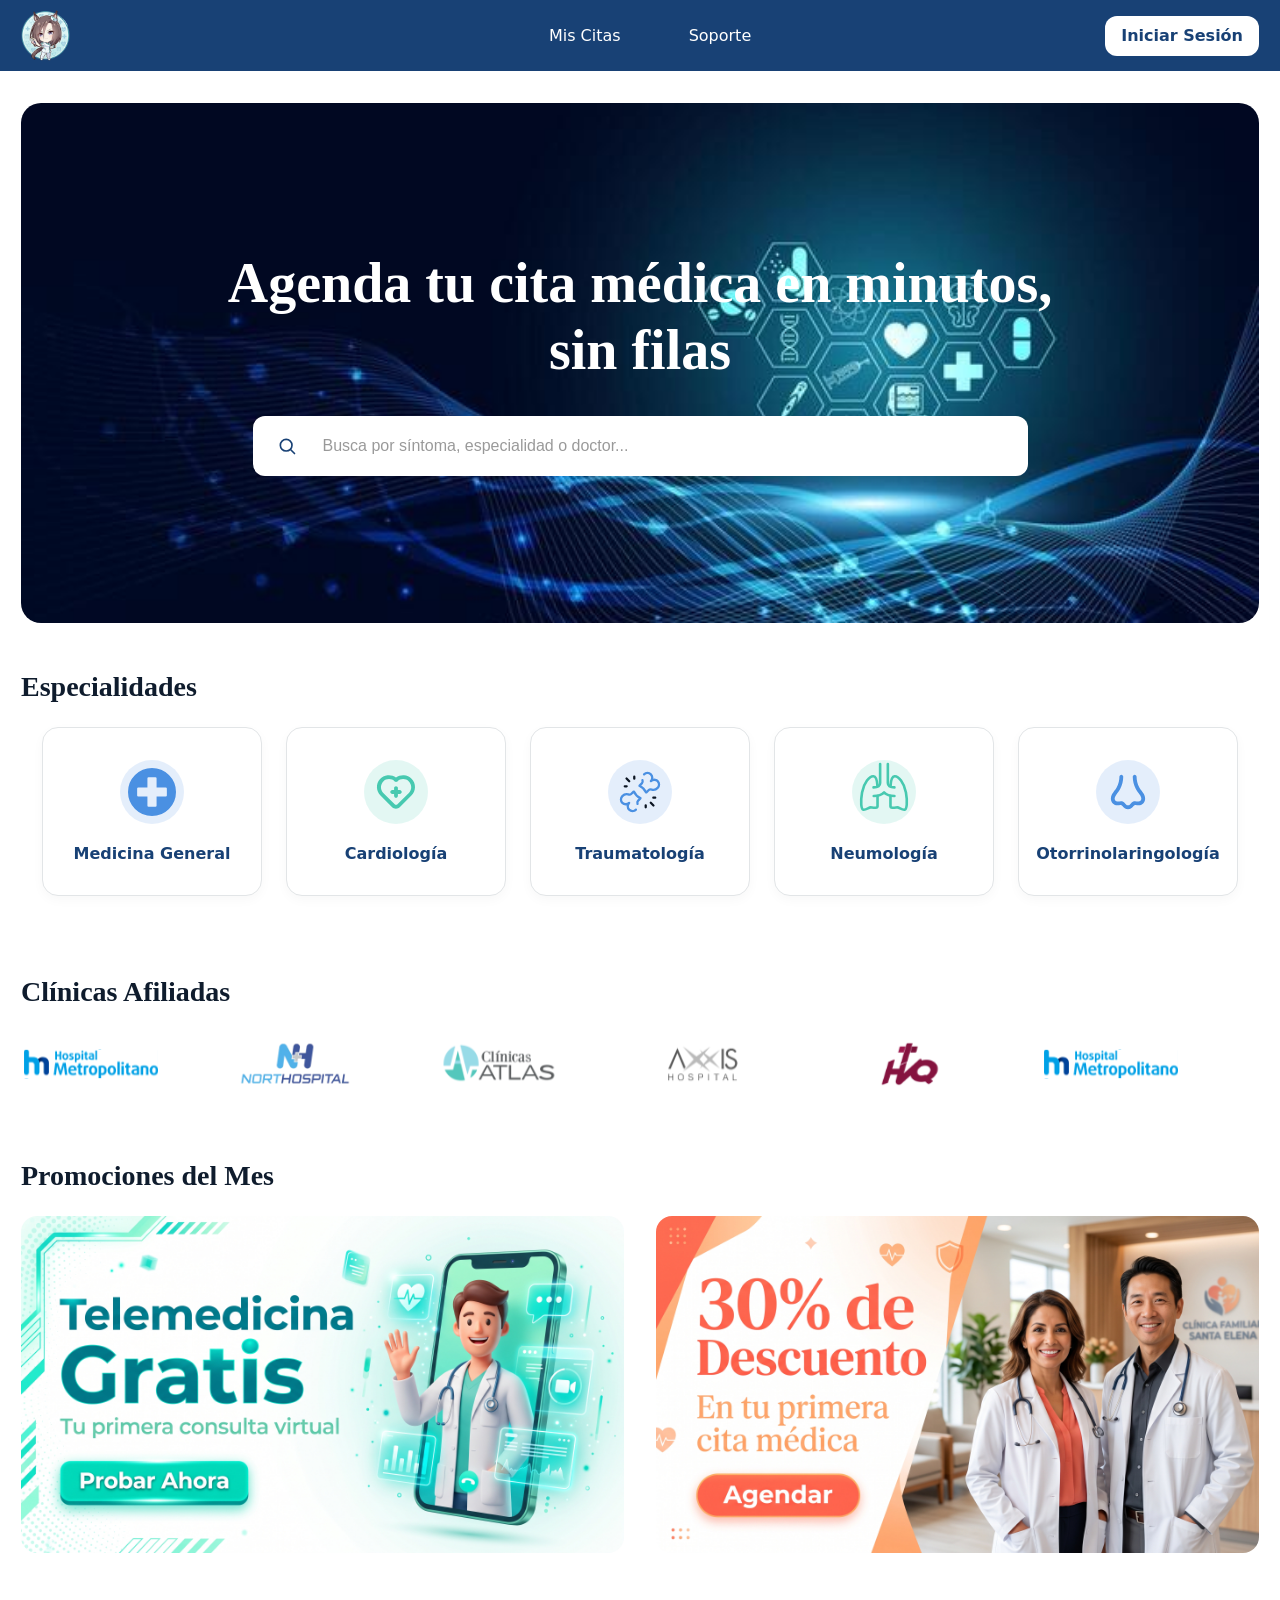
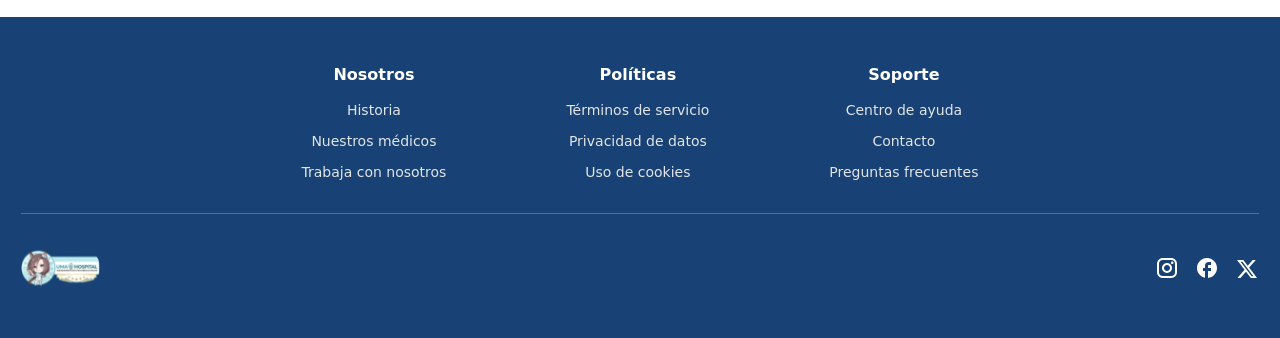
==== commit 708187d5: "Major Upgrades" ====
--- a/index.html
+++ b/index.html
@@ -1,18 +1,20 @@
 <!DOCTYPE html>
 <html lang="es">
   <head>
-  <meta charset="UTF-8" />
-  <meta name="viewport" content="width=device-width, initial-scale=1.0" />
-  <title>UMA Hospital - Inicio</title>
-<!-- 1. El trabajo de MÓVIL (Se enciende de 300px a 599px) -->
-    <link rel="stylesheet" href="mobile.css" media="screen and (min-width: 300px) and (max-width: 599px)" />
-
-    <!-- 2. El trabajo de TABLET (Se enciende de 600px a 1024px) -->
-    <link rel="stylesheet" href="tablet.css" media="screen and (min-width: 600px) and (max-width: 1024px)" />
-
-    <!-- 3. El trabajo de ESCRITORIO/PC (Se enciende de 1025px a 2400px) -->
-    <link rel="stylesheet" href="styles.css" media="screen and (min-width: 1025px)" />
-</head>
+    <meta charset="UTF-8" />
+    <meta name="viewport" content="width=device-width, initial-scale=1.0" />
+    <title>UMA Hospital - Inicio</title>
+
+    <link rel="stylesheet" href="styles.css"/>
+    <!-- 1. El trabajo de MÓVIL (Se enciende de 300px a 599px) -->
+      <!-- <link rel="stylesheet" href="mobile.css" media="screen and (min-width: 300px) and (max-width: 599px)" /> -->
+
+      <!-- 2. El trabajo de TABLET (Se enciende de 600px a 1024px) -->
+      <!-- <link rel="stylesheet" href="tablet.css" media="screen and (min-width: 600px) and (max-width: 1024px)" />-->
+
+      <!-- 3. El trabajo de ESCRITORIO/PC (Se enciende de 1025px a 2400px) -->
+      <!-- <link rel="stylesheet" href="styles.css" media="screen and (min-width: 1025px) and (max-width: 2400px)" />-->
+  </head>
   <body>
     <nav class="navbar" aria-label="Barra de navegación">
       <div class="navbar__content">
@@ -26,12 +28,13 @@
 
         <img src="assets/logo.svg" alt="Logo UMA Hospital" class="nav-logo" />
 
-        <ul class="nav-links">
-          <li><a href="#">Mis Citas</a></li>
-          <li><a href="#">Soporte</a></li>
-        </ul>
-
-        <a href="#" class="nav-button">Iniciar Sesión</a>
+        <div class="navbar__collapse">
+          <ul class="nav-links">
+            <li><a href="search-results.html">Mis Citas</a></li>
+            <li><a href="#">Soporte</a></li>
+          </ul>
+          <a href="login.html" class="nav-button">Iniciar Sesión</a>
+        </div>
       </div>
     </nav>
 
@@ -61,38 +64,32 @@
         <h2 class="specialties-title" id="specialties-title">Especialidades</h2>
         <div class="specialties-track" role="list">
 
-          <article class="specialty-card" role="listitem">
-            <!-- Llamamos directamente al archivo de tu carpeta -->
+          <!-- Reemplazamos <article> por <a> y añadimos text-decoration: none -->
+          <a href="search-results.html" class="specialty-card" role="listitem" style="text-decoration: none;">
             <img src="assets/icon-medicina.svg" alt="Ícono Medicina General" class="specialty-icon" />
-            
             <span class="specialty-name">Medicina General</span>
-          </article>
-
-          <article class="specialty-card" role="listitem">
+          </a>
+
+          <a href="search-results.html" class="specialty-card" role="listitem" style="text-decoration: none;">
             <img src="assets/icon-cardio.svg" alt="Ícono Cardiología" class="specialty-icon" />
-            
             <span class="specialty-name">Cardiología</span>
-          </article>
-
-          <article class="specialty-card" role="listitem">
+          </a>
+
+          <a href="search-results.html" class="specialty-card" role="listitem" style="text-decoration: none;">
             <img src="assets/icon-trauma.svg" alt="Ícono Traumatología" class="specialty-icon" />
-            
             <span class="specialty-name">Traumatología</span>
-          </article>
-
-          <article class="specialty-card" role="listitem">
+          </a>
+
+          <a href="search-results.html" class="specialty-card" role="listitem" style="text-decoration: none;">
             <img src="assets/icon-neumo.svg" alt="Ícono Neumología" class="specialty-icon" />
-            
             <span class="specialty-name">Neumología</span>
-          </article>
-
-          <article class="specialty-card" role="listitem">
+          </a>
+
+          <a href="search-results.html" class="specialty-card" role="listitem" style="text-decoration: none;">
             <img src="assets/icon-otorrino.svg" alt="Ícono Otorrinolaringología" class="specialty-icon" />
-            
             <span class="specialty-name">Otorrinolaringología</span>
-          </article>
-
-          
+          </a>
+
         </div>
       </section>
 
@@ -187,5 +184,32 @@
         </div>
       </div>
     </footer>
+
+    <script>
+      const menuButton = document.querySelector('.navbar__menu');
+      const navbar = document.querySelector('.navbar');
+      const menuLinks = document.querySelectorAll('.nav-links a');
+
+      // 1. Abrir/Cerrar menú con el botón hamburguesa
+      menuButton.addEventListener('click', () => {
+        navbar.classList.toggle('menu-active');
+      });
+
+      // 2. Cerrar menú si se hace clic en un enlace (ej. Mis Citas)
+      menuLinks.forEach(link => {
+        link.addEventListener('click', () => {
+          navbar.classList.remove('menu-active');
+        });
+      });
+
+      // 3. Cerrar menú si se hace clic en el fondo oscuro
+      document.addEventListener('click', (e) => {
+        // Ignora el clic si ocurre dentro del panel derecho o en la hamburguesa
+        if (!e.target.closest('.navbar__collapse') && !e.target.closest('.navbar__menu')) {
+          navbar.classList.remove('menu-active');
+        }
+      });
+    </script>
+
   </body>
 </html>
--- a/styles.css
+++ b/styles.css
@@ -47,10 +47,10 @@
 }
 
 .nav-links {
+  margin: 0 auto;
   display: flex;
   align-items: center;
   gap: 48px;
-  margin: 0;
   padding: 0;
   list-style: none;
 }
@@ -78,6 +78,13 @@
   font-weight: 600;
   font-size: 16px;
   line-height: 1;
+}
+
+.navbar__collapse {
+  display: flex;
+  align-items: center;
+  flex: 1; /* Toma todo el espacio disponible junto al logo */
+  justify-content: space-between;
 }
 
 .hero-carousel {
@@ -510,18 +517,18 @@
 }
 
 .footer-links {
-  display: grid;
-  grid-template-columns: repeat(3, 1fr); 
-  gap: 24px;
-  max-width: 900px; 
+  display: flex;
+  justify-content: center;
+  gap: 120px;
+  max-width: 1000px; 
   margin: 0 auto;
 }
 
 .footer-group {
   display: flex;
   flex-direction: column;
-  align-items: flex-start; 
-  text-align: left;
+  align-items: center;
+  text-align: center; 
 }
 
 .footer-group h3 {
@@ -537,6 +544,7 @@
   display: flex;
   flex-direction: column;
   gap: 12px;
+  align-items: center;
 }
 
 .footer-group a {
@@ -577,4 +585,445 @@
   width: 24px;
   height: 24px;
   display: block;
+}
+
+/* =========================================
+   SUPERPOSICIÓN / MODAL DE RETENCIÓN (PC)
+========================================= */
+.modal-overlay {
+  position: fixed;
+  top: 0; left: 0; right: 0; bottom: 0;
+  background: rgba(0, 0, 0, 0.6);
+  display: flex;
+  justify-content: center;
+  align-items: center;
+  z-index: 2000;
+}
+
+.modal-content {
+  background: #ffffff;
+  padding: 48px;
+  border-radius: 16px;
+  width: 100%;
+  max-width: 520px;
+  text-align: center;
+  box-shadow: 0 12px 40px rgba(0, 0, 0, 0.2);
+}
+
+.modal-icon { margin-bottom: 16px; }
+
+.modal-title {
+  font-family: Lora, Georgia, serif;
+  color: #184175;
+  font-size: 26px;
+  margin: 0 0 8px 0;
+}
+
+.modal-timer {
+  color: #34495e;
+  font-size: 15px;
+  margin: 0 0 32px 0;
+}
+
+.modal-card {
+  border: 1px solid #e2e5e7;
+  border-radius: 12px;
+  padding: 16px 24px;
+  display: flex;
+  justify-content: space-between;
+  align-items: center;
+  margin-bottom: 32px;
+}
+
+.modal-doctor-info {
+  display: flex;
+  align-items: center;
+  gap: 16px;
+  text-align: left;
+}
+
+.modal-doctor-text h3 {
+  margin: 0 0 4px 0;
+  color: #4a90e2;
+  font-size: 18px;
+  font-weight: 500;
+}
+
+.modal-doctor-text p {
+  margin: 0;
+  font-size: 14px;
+  color: #34495e;
+}
+
+.modal-time-badge {
+  border: 1px solid #4a90e2;
+  color: #111111;
+  padding: 8px 24px;
+  border-radius: 8px;
+  font-weight: 600;
+  font-size: 15px;
+}
+
+.modal-actions {
+  display: flex;
+  justify-content: center;
+  gap: 16px;
+}
+
+.btn-cancelar, .btn-registrarse {
+  padding: 12px 32px;
+  border-radius: 8px;
+  font-weight: 600;
+  font-size: 15px;
+  cursor: pointer;
+  transition: all 0.2s ease;
+}
+
+.btn-cancelar {
+  background: #ffffff;
+  border: 1px solid #e2e5e7;
+  color: #e74c3c;
+}
+
+.btn-cancelar:hover {
+  background: #fdf2f2;
+  border-color: #e74c3c;
+}
+
+.btn-registrarse {
+  background: #4a90e2;
+  border: none;
+  color: #ffffff;
+}
+
+.btn-registrarse:hover {
+  background: #357abd;
+}
+
+/* =========================================
+   RECUADRO CENTRAL DE AUTENTICACIÓN
+========================================= */
+.auth-page {
+  display: flex;
+  align-items: center;
+  justify-content: center;
+  min-height: 85vh;
+  background-color: #f8f9fa; /* Fondo gris claro exterior */
+  padding: 40px 20px;
+}
+
+.auth-container {
+  background: #ffffff;
+  width: 100%;
+  max-width: 480px;
+  padding: 48px 40px;
+  border-radius: 16px;
+  border: 1px solid #e2e5e7;
+  box-shadow: 0 8px 32px rgba(24, 65, 117, 0.08); /* Sombra ligera azulada */
+}
+
+/* Pestañas de Navegación */
+.login-tabs {
+  display: flex;
+  border-bottom: 2px solid #e2e5e7;
+  margin-bottom: 32px;
+  gap: 24px;
+}
+
+.tab-link {
+  text-decoration: none;
+  color: #7f8c8d;
+  font-size: 15px;
+  font-weight: 600;
+  padding-bottom: 12px;
+  border-bottom: 3px solid transparent;
+  margin-bottom: -2px;
+  transition: all 0.2s ease;
+}
+
+.tab-link:hover {
+  color: #34495e;
+}
+
+.tab-link.active {
+  color: #184175;
+  border-bottom-color: #184175;
+}
+
+/* Barras de entrada (Fondo blanco, borde gris) */
+.form-group {
+  display: flex;
+  flex-direction: column;
+  gap: 8px;
+  margin-bottom: 24px;
+}
+
+.form-label {
+  font-size: 15px;
+  color: #34495e;
+  font-weight: 500;
+}
+
+.form-input {
+  background: #ffffff !important; /* Fuerza fondo blanco */
+  border: 1px solid #bdc3c7 !important; /* Fuerza borde gris */
+  border-radius: 8px;
+  padding: 14px;
+  font-size: 15px;
+  color: #0f1c2d !important;
+  outline: none;
+}
+
+.form-input:focus {
+  border-color: #4a90e2 !important;
+}
+
+/* Estado de Error (Tipografía Roboto) */
+.form-group.has-error .form-input {
+  border-color: #e74c3c !important;
+}
+
+.form-error-msg {
+  font-family: 'Roboto', sans-serif;
+  color: #e74c3c;
+  font-size: 13px;
+  display: none;
+}
+
+.form-group.has-error .form-error-msg {
+  display: block;
+}
+
+/* Botón global */
+.btn-submit {
+  display: block;
+  width: 100%;
+  background: #184175;
+  color: #ffffff;
+  text-align: center;
+  border: none;
+  border-radius: 8px;
+  padding: 14px;
+  font-size: 16px;
+  font-weight: 600;
+  cursor: pointer;
+  transition: background 0.2s ease;
+}
+
+.btn-submit:hover {
+  background: #112d52;
+}
+
+/* =========================================
+   TEXTOS DE PIE Y FORMULARIO DE REGISTRO
+========================================= */
+.auth-footer-text {
+  text-align: center;
+  margin-top: 24px;
+  font-size: 14px;
+  color: #7f8c8d;
+}
+
+.auth-footer-text a {
+  color: #4a90e2;
+  text-decoration: none;
+  font-weight: 600;
+  transition: color 0.2s ease;
+}
+
+.auth-footer-text a:hover {
+  color: #184175;
+  text-decoration: underline;
+}
+
+/* Filas de dos columnas para acortar el formulario en PC */
+.form-row {
+  display: flex;
+  gap: 16px;
+  width: 100%;
+}
+
+.form-row .form-group {
+  flex: 1; /* Hace que ambas columnas midan exactamente la mitad */
+}
+
+/* =========================================
+   RESPONSIVE: TABLET (600px - 1024px)
+========================================= */
+
+
+@media screen and (max-width: 1024px) {
+  body { min-width: 600px; }
+  .navbar__content { max-width: 1025px; gap: 16px; }
+  
+  .hero-carousel { padding: 80px 40px; min-height: 480px; }
+  .hero-title { font-size: 48px; }
+  .hero-search { max-width: 680px; }
+  .title-desktop { display: none; }
+  .title-tablet { display: block; }
+  
+  .specialties-section { margin-top: 40px; }
+  .specialties-title { font-size: 22px; }
+  .specialties-track { overflow-x: auto; flex-wrap: nowrap; padding-bottom: 16px; scrollbar-width: none; justify-content: flex-start; }
+  .specialties-track::-webkit-scrollbar { display: none; }
+  
+  .affiliates-section { margin: 48px auto; }
+  .affiliates-title { font-size: 24px; }
+  
+  .promos-title { font-size: 24px; }
+  .promos-container { display: flex; flex-direction:column; align-items: center; gap: 24px; }
+  .promo-banner { width: 100%; max-width: 600px; opacity: 1; animation: none; }
+  
+  /* Footer */
+  .site-footer__inner { min-width: 100%; max-width: 100%; }
+  .footer-links { display: grid; grid-template-columns: repeat(3, 1fr); gap: 24px; max-width: 900px; margin: 0 auto; }
+  .footer-group { display: flex; flex-direction: column; align-items: center; text-align: center; }
+
+  /* Modal de Retención */
+  .modal-content { padding: 40px 32px; width: 90%; max-width: 460px; }
+  .modal-title { font-size: 24px; }
+  .modal-timer { margin: 0 0 24px 0; }
+  .btn-cancelar, .btn-registrarse { padding: 12px 24px; }
+
+  /* Vistas de Autenticación */
+  .auth-page { padding: 40px 21px; min-height: 75vh; }
+  .auth-container { padding: 40px 32px; max-width: 440px; }
+  .login-tabs { gap: 16px; }
+  .tab-link { font-size: 15px; }
+}
+
+/* =========================================
+   RESPONSIVE: MÓVIL (Hasta 599px)
+========================================= */
+@media screen and (max-width: 599px) {
+  body { min-width: 300px; }
+  
+  /* Navegación y Hamburguesa */
+  .navbar__content { flex-wrap: wrap; justify-content: flex-start; padding: 10px 16px; }
+  
+  /* Forzamos que la hamburguesa esté por encima del fondo oscuro */
+  .navbar__menu { display: flex; align-items: center; justify-content: center; width: 35px; height: 35px; background: transparent; border: none; padding: 0; cursor: pointer; position: relative; z-index: 2001; }
+  .nav-links, .nav-button { display: none; }
+
+  /* =========================================
+     MENÚ LATERAL DESLIZABLE (OFF-CANVAS)
+  ========================================= */
+  .navbar__collapse {
+    position: fixed;
+    top: 0;
+    left: -100%;
+    width: 80%;
+    max-width: 320px;
+    height: 100vh;
+    background-color: #184175;
+    display: flex;
+    flex-direction: column;
+    justify-content: flex-start;
+    padding: 80px 24px 24px; 
+    transition: left 0.3s ease-in-out;
+    z-index: 2000;
+    box-shadow: 10px 0 24px rgba(0,0,0,0.3);
+    overflow-y: auto;
+  }
+
+  .navbar.menu-active .navbar__collapse {
+    left: 0; /* Despliega el menú hacia el centro */
+  }
+
+  /* Capa de fondo oscuro (Overlay) */
+  .navbar::before {
+    content: "";
+    position: fixed;
+    inset: 0;
+    background: rgba(0, 0, 0, 0.6);
+    z-index: 1999;
+    opacity: 0;
+    pointer-events: none;
+    transition: opacity 0.3s ease;
+  }
+
+  .navbar.menu-active::before {
+    opacity: 1;
+    pointer-events: auto;
+  }
+
+  /* Orden: Botón de sesión arriba del todo */
+  .navbar__collapse .nav-button {
+    display: inline-flex;
+    width: 100%;
+    justify-content: center;
+    margin: 0 0 16px 0; /* Separación pequeña con los enlaces inferiores */
+    order: -1; /* Envía este botón a la primera posición */
+    background-color: #ffffff;
+    color: #184175;
+  }
+
+  .navbar__collapse .nav-links {
+    display: flex;
+    flex-direction: column;
+    width: 100%;
+    margin: 0;
+    padding: 0;
+    gap: 0;
+  }
+
+  .navbar__collapse .nav-links a {
+    display: block;
+    padding: 16px 0;
+    border-bottom: 1px solid rgba(255, 255, 255, 0.1);
+    font-size: 18px;
+    width: 100%;
+    text-align: center; /* Centramos el texto para alinear con el botón superior */
+  }
+  
+  .hero-carousel { padding: 64px 20px; min-height: 420px; width: calc(100% - 42px); }
+  .hero-title { font-size: 40px; }
+  .hero-search { padding: 14px 16px; width: 100%; }
+  .input-desktop { display: none; }
+  .input-mobile { display: block; width: 100%; }
+  
+  .specialties-section { margin: 32px auto; width: calc(100% - 24px); }
+  .specialties-title { font-size: 24px; }
+  .specialty-card { width: 180px; padding: 24px 16px; }
+  
+  .affiliates-section { margin: 32px auto; }
+  .affiliates-title { font-size: 24px; }
+  .affiliate-item img { height: 48px; max-width: 140px; }
+  
+  .promos-section { margin: 32px auto; }
+  .promos-title { font-size: 24px; }
+  
+  /* Resultados de Búsqueda */
+  .search-page-content { padding: 24px 12px 48px; }
+  .filters-bar { flex-direction: column; align-items: center; text-align: center; }
+  .filters-title { font-size: 15px; }
+  .doctor-card { flex-direction: column; text-align: center; padding: 24px 20px; }
+  .doctor-info { flex-direction: column; justify-content: center; }
+  .doctor-schedule { width: 100%; min-width: unset; }
+  
+  /* Footer Apilado */
+  .site-footer__inner { padding: 32px 16px; }
+  .footer-links { grid-template-columns: 1fr; gap: 32px; }
+  .footer-group h3 { font-size: 18px; font-weight: 800; margin: 0 0 20px 0; }
+
+  /* Modal de Retención Móvil */
+  .modal-content { padding: 32px 20px; width: 92%; max-width: 380px; }
+  .modal-title { font-size: 20px; }
+  .modal-card { flex-direction: column; align-items: center; text-align: center; }
+  .modal-doctor-info { flex-direction: column; width: 100%; justify-content: center; text-align: center; }
+  .modal-time-badge { width: 100%; text-align: center; }
+  .modal-actions { flex-direction: column; width: 100%; }
+  .btn-cancelar, .btn-registrarse { width: 100%; padding: 14px; }
+
+  /* Vistas de Autenticación Móvil */
+  .auth-page { padding: 32px 16px; min-height: 70vh; }
+  .auth-container { padding: 32px 20px; }
+  .login-tabs { gap: 12px; }
+  .tab-link { font-size: 14px; padding-bottom: 8px; }
+  .form-label { font-size: 14px; }
+  .form-input { font-size: 14px; padding: 12px; }
+  .btn-submit { font-size: 15px; padding: 12px; }
+
+  /* Hacer que formularios de registro sea de 1 sola columna en celular */
+  .form-row { flex-direction: column; gap: 0; }
 }
--- a/mobile.css
+++ b/mobile.css
@@ -635,4 +635,229 @@
   0%, 45% { opacity: 0; }     
   50%, 95% { opacity: 1; }    
   100% { opacity: 0; }        
+}
+
+/* =========================================
+  SUPERPOSICIÓN / MODAL DE RETENCIÓN (MÓVIL)
+========================================= */
+.modal-overlay {
+  position: fixed; 
+  top: 0; 
+  left: 0; 
+  right: 0; 
+  bottom: 0;
+  background: rgba(0, 0, 0, 0.6); 
+  display: flex; 
+  justify-content: center; 
+  align-items: center; 
+  z-index: 2000;
+}
+
+.modal-content {
+  background: #ffffff; 
+  padding: 32px 20px; 
+  border-radius: 16px; 
+  width: 92%; 
+  max-width: 380px; 
+  text-align: center;
+}
+
+.modal-icon { 
+  margin-bottom: 12px; 
+}
+
+.modal-title { 
+  font-family: Lora, Georgia, serif; 
+  color: #184175; 
+  font-size: 20px; 
+  margin: 0 0 8px 0; 
+}
+
+.modal-timer { 
+  color: #34495e; 
+  font-size: 14px; 
+  margin: 0 0 24px 0; 
+}
+
+.modal-card {
+  border: 1px solid #e2e5e7; 
+  border-radius: 12px; 
+  padding: 16px; 
+  display: flex; 
+  flex-direction: column; 
+  gap: 16px; 
+  align-items: center; 
+  margin-bottom: 24px;
+}
+
+.modal-doctor-info { 
+  display: flex; 
+  align-items: center; 
+  gap: 12px; 
+  text-align: left; 
+  width: 100%; 
+  justify-content: center; 
+}
+
+.modal-doctor-text h3 { 
+  margin: 0 0 4px 0; 
+  color: #4a90e2; 
+  font-size: 16px; 
+  font-weight: 500; 
+}
+
+.modal-doctor-text p { 
+  margin: 0; 
+  font-size: 13px; 
+  color: #34495e; 
+}
+
+.modal-time-badge { 
+  border: 1px solid #4a90e2; 
+  color: #111111; 
+  padding: 8px; 
+  border-radius: 8px; 
+  font-weight: 600; 
+  font-size: 14px; 
+  width: 100%; 
+  text-align: center; 
+}
+
+.modal-actions { 
+  display: flex; 
+  flex-direction: column; 
+  gap: 12px; 
+  width: 100%; 
+}
+
+.btn-cancelar, 
+.btn-registrarse { 
+  padding: 14px; 
+  border-radius: 8px; 
+  font-weight: 600; 
+  font-size: 15px; 
+  cursor: pointer; 
+  width: 100%; 
+}
+
+.btn-cancelar { 
+  background: #ffffff; 
+  border: 1px solid #e2e5e7; 
+  color: #e74c3c; 
+}
+
+.btn-registrarse { 
+  background: #4a90e2; 
+  border: none; 
+  color: #ffffff; 
+}
+
+/* =========================================
+   RECUADRO CENTRAL DE AUTENTICACIÓN (MÓVIL)
+========================================= */
+.auth-page {
+  display: flex;
+  align-items: center;
+  justify-content: center;
+  background-color: #f8f9fa;
+  padding: 32px 16px;
+  min-height: 70vh;
+}
+
+.auth-container {
+  background: #ffffff;
+  width: 100%;
+  max-width: 480px;
+  border: 1px solid #e2e5e7;
+  padding: 32px 20px;
+  border-radius: 12px;
+  box-shadow: 0 4px 16px rgba(24, 65, 117, 0.05);
+}
+
+.login-tabs {
+  display: flex;
+  border-bottom: 2px solid #e2e5e7;
+  gap: 12px;
+  margin-bottom: 24px;
+}
+
+.tab-link {
+  text-decoration: none;
+  color: #7f8c8d;
+  font-weight: 600;
+  border-bottom: 3px solid transparent;
+  margin-bottom: -2px;
+  transition: all 0.2s ease;
+  font-size: 14px;
+  padding-bottom: 8px;
+}
+
+.tab-link:hover {
+  color: #34495e;
+}
+
+.tab-link.active {
+  color: #184175;
+  border-bottom-color: #184175;
+}
+
+.form-group {
+  display: flex;
+  flex-direction: column;
+  gap: 8px;
+  margin-bottom: 20px;
+}
+
+.form-label {
+  color: #34495e;
+  font-weight: 500;
+  font-size: 14px;
+}
+
+.form-input {
+  background: #ffffff !important;
+  border: 1px solid #bdc3c7 !important;
+  border-radius: 8px;
+  color: #0f1c2d !important;
+  outline: none;
+  padding: 12px;
+  font-size: 14px;
+}
+
+.form-input:focus {
+  border-color: #4a90e2 !important;
+}
+
+.form-group.has-error .form-input {
+  border-color: #e74c3c !important;
+}
+
+.form-error-msg {
+  font-family: 'Roboto', sans-serif;
+  color: #e74c3c;
+  display: none;
+  font-size: 12px;
+}
+
+.form-group.has-error .form-error-msg {
+  display: block;
+}
+
+.btn-submit {
+  display: block;
+  width: 100%;
+  background: #184175;
+  color: #ffffff;
+  text-align: center;
+  border: none;
+  border-radius: 8px;
+  font-weight: 600;
+  cursor: pointer;
+  transition: background 0.2s ease;
+  padding: 12px;
+  font-size: 15px;
+}
+
+.btn-submit:hover {
+  background: #112d52;
 }
--- a/tablet.css
+++ b/tablet.css
@@ -608,4 +608,210 @@
   0%, 45% { opacity: 0; }     
   50%, 95% { opacity: 1; }    
   100% { opacity: 0; }        
+}
+
+/* =========================================
+   SUPERPOSICIÓN / MODAL DE RETENCIÓN (TABLET)
+========================================= */
+.modal-overlay {
+  position: fixed; top: 0; left: 0; right: 0; bottom: 0;
+  background: rgba(0, 0, 0, 0.6); display: flex; justify-content: center; align-items: center; z-index: 2000;
+}
+
+.modal-content {
+  background: #ffffff; padding: 40px 32px; border-radius: 16px; width: 90%; max-width: 460px; text-align: center;
+}
+
+.modal-icon { 
+  margin-bottom: 16px; 
+}
+
+.modal-title { 
+  font-family: Lora, Georgia, serif; 
+  color: #184175; 
+  font-size: 24px; 
+  margin: 0 0 8px 0; 
+}
+
+.modal-timer { 
+  color: #34495e; 
+  font-size: 15px; 
+  margin: 0 0 24px 0; 
+}
+
+.modal-card { 
+  border: 1px solid #e2e5e7; 
+  border-radius: 12px; 
+  padding: 16px; 
+  display: flex; 
+  justify-content: 
+  space-between; 
+  align-items: center; 
+  margin-bottom: 32px; 
+}
+
+.modal-doctor-info { 
+  display: flex; 
+  align-items: center; 
+  gap: 16px; 
+  text-align: left; 
+}
+
+.modal-doctor-text h3 { 
+  margin: 0 0 4px 0; 
+  color: #4a90e2; 
+  font-size: 18px; 
+  font-weight: 500; 
+}
+
+.modal-doctor-text p {
+  margin: 0; 
+  font-size: 14px; 
+  color: #34495e; 
+}
+
+.modal-time-badge { 
+  border: 1px solid #4a90e2; 
+  color: #111111; 
+  padding: 8px 16px; 
+  border-radius: 8px; 
+  font-weight: 600; 
+  font-size: 14px; 
+}
+
+.modal-actions { 
+  display: flex; 
+  justify-content: 
+  center; gap: 16px; 
+}
+
+.btn-cancelar, 
+.btn-registrarse { 
+  padding: 12px 24px; 
+  border-radius: 8px; 
+  font-weight: 600; 
+  font-size: 15px; 
+  cursor: pointer; 
+}
+
+.btn-cancelar { 
+  background: #ffffff; 
+  border: 1px solid #e2e5e7; 
+  color: #e74c3c; 
+}
+
+.btn-registrarse { 
+  background: #4a90e2; 
+  border: none; 
+  color: #ffffff; 
+}
+
+/* =========================================
+   RECUADRO CENTRAL DE AUTENTICACIÓN (TABLET)
+========================================= */
+.auth-page {
+  display: flex;
+  align-items: center;
+  justify-content: center;
+  background-color: #f8f9fa;
+  padding: 40px 21px;
+  min-height: 75vh;
+}
+
+.auth-container {
+  background: #ffffff;
+  width: 100%;
+  border: 1px solid #e2e5e7;
+  border-radius: 16px;
+  box-shadow: 0 8px 32px rgba(24, 65, 117, 0.08);
+  padding: 40px 32px;
+  max-width: 440px;
+}
+
+.login-tabs {
+  display: flex;
+  border-bottom: 2px solid #e2e5e7;
+  gap: 16px;
+  margin-bottom: 24px;
+}
+
+.tab-link {
+  text-decoration: none;
+  color: #7f8c8d;
+  font-weight: 600;
+  padding-bottom: 12px;
+  border-bottom: 3px solid transparent;
+  margin-bottom: -2px;
+  transition: all 0.2s ease;
+  font-size: 15px;
+}
+
+.tab-link:hover {
+  color: #34495e;
+}
+
+.tab-link.active {
+  color: #184175;
+  border-bottom-color: #184175;
+}
+
+.form-group {
+  display: flex;
+  flex-direction: column;
+  gap: 8px;
+  margin-bottom: 20px;
+}
+
+.form-label {
+  color: #34495e;
+  font-weight: 500;
+  font-size: 15px;
+}
+
+.form-input {
+  background: #ffffff !important;
+  border: 1px solid #bdc3c7 !important;
+  border-radius: 8px;
+  color: #0f1c2d !important;
+  outline: none;
+  padding: 14px;
+  font-size: 15px;
+}
+
+.form-input:focus {
+  border-color: #4a90e2 !important;
+}
+
+.form-group.has-error .form-input {
+  border-color: #e74c3c !important;
+}
+
+.form-error-msg {
+  font-family: 'Roboto', sans-serif;
+  color: #e74c3c;
+  display: none;
+  font-size: 13px;
+}
+
+.form-group.has-error .form-error-msg {
+  display: block;
+}
+
+.btn-submit {
+  display: block;
+  width: 100%;
+  background: #184175;
+  color: #ffffff;
+  text-align: center;
+  border: none;
+  border-radius: 8px;
+  cursor: pointer;
+  transition: background 0.2s ease;
+  padding: 14px;
+  font-size: 16px;
+  font-weight: 600;
+}
+
+.btn-submit:hover {
+  background: #112d52;
 }
--- a/styles.css
+++ b/styles.css
@@ -47,10 +47,10 @@
 }
 
 .nav-links {
+  margin: 0 auto;
   display: flex;
   align-items: center;
   gap: 48px;
-  margin: 0;
   padding: 0;
   list-style: none;
 }
@@ -78,6 +78,13 @@
   font-weight: 600;
   font-size: 16px;
   line-height: 1;
+}
+
+.navbar__collapse {
+  display: flex;
+  align-items: center;
+  flex: 1; /* Toma todo el espacio disponible junto al logo */
+  justify-content: space-between;
 }
 
 .hero-carousel {
@@ -510,18 +517,18 @@
 }
 
 .footer-links {
-  display: grid;
-  grid-template-columns: repeat(3, 1fr); 
-  gap: 24px;
-  max-width: 900px; 
+  display: flex;
+  justify-content: center;
+  gap: 120px;
+  max-width: 1000px; 
   margin: 0 auto;
 }
 
 .footer-group {
   display: flex;
   flex-direction: column;
-  align-items: flex-start; 
-  text-align: left;
+  align-items: center;
+  text-align: center; 
 }
 
 .footer-group h3 {
@@ -537,6 +544,7 @@
   display: flex;
   flex-direction: column;
   gap: 12px;
+  align-items: center;
 }
 
 .footer-group a {
@@ -577,4 +585,445 @@
   width: 24px;
   height: 24px;
   display: block;
+}
+
+/* =========================================
+   SUPERPOSICIÓN / MODAL DE RETENCIÓN (PC)
+========================================= */
+.modal-overlay {
+  position: fixed;
+  top: 0; left: 0; right: 0; bottom: 0;
+  background: rgba(0, 0, 0, 0.6);
+  display: flex;
+  justify-content: center;
+  align-items: center;
+  z-index: 2000;
+}
+
+.modal-content {
+  background: #ffffff;
+  padding: 48px;
+  border-radius: 16px;
+  width: 100%;
+  max-width: 520px;
+  text-align: center;
+  box-shadow: 0 12px 40px rgba(0, 0, 0, 0.2);
+}
+
+.modal-icon { margin-bottom: 16px; }
+
+.modal-title {
+  font-family: Lora, Georgia, serif;
+  color: #184175;
+  font-size: 26px;
+  margin: 0 0 8px 0;
+}
+
+.modal-timer {
+  color: #34495e;
+  font-size: 15px;
+  margin: 0 0 32px 0;
+}
+
+.modal-card {
+  border: 1px solid #e2e5e7;
+  border-radius: 12px;
+  padding: 16px 24px;
+  display: flex;
+  justify-content: space-between;
+  align-items: center;
+  margin-bottom: 32px;
+}
+
+.modal-doctor-info {
+  display: flex;
+  align-items: center;
+  gap: 16px;
+  text-align: left;
+}
+
+.modal-doctor-text h3 {
+  margin: 0 0 4px 0;
+  color: #4a90e2;
+  font-size: 18px;
+  font-weight: 500;
+}
+
+.modal-doctor-text p {
+  margin: 0;
+  font-size: 14px;
+  color: #34495e;
+}
+
+.modal-time-badge {
+  border: 1px solid #4a90e2;
+  color: #111111;
+  padding: 8px 24px;
+  border-radius: 8px;
+  font-weight: 600;
+  font-size: 15px;
+}
+
+.modal-actions {
+  display: flex;
+  justify-content: center;
+  gap: 16px;
+}
+
+.btn-cancelar, .btn-registrarse {
+  padding: 12px 32px;
+  border-radius: 8px;
+  font-weight: 600;
+  font-size: 15px;
+  cursor: pointer;
+  transition: all 0.2s ease;
+}
+
+.btn-cancelar {
+  background: #ffffff;
+  border: 1px solid #e2e5e7;
+  color: #e74c3c;
+}
+
+.btn-cancelar:hover {
+  background: #fdf2f2;
+  border-color: #e74c3c;
+}
+
+.btn-registrarse {
+  background: #4a90e2;
+  border: none;
+  color: #ffffff;
+}
+
+.btn-registrarse:hover {
+  background: #357abd;
+}
+
+/* =========================================
+   RECUADRO CENTRAL DE AUTENTICACIÓN
+========================================= */
+.auth-page {
+  display: flex;
+  align-items: center;
+  justify-content: center;
+  min-height: 85vh;
+  background-color: #f8f9fa; /* Fondo gris claro exterior */
+  padding: 40px 20px;
+}
+
+.auth-container {
+  background: #ffffff;
+  width: 100%;
+  max-width: 480px;
+  padding: 48px 40px;
+  border-radius: 16px;
+  border: 1px solid #e2e5e7;
+  box-shadow: 0 8px 32px rgba(24, 65, 117, 0.08); /* Sombra ligera azulada */
+}
+
+/* Pestañas de Navegación */
+.login-tabs {
+  display: flex;
+  border-bottom: 2px solid #e2e5e7;
+  margin-bottom: 32px;
+  gap: 24px;
+}
+
+.tab-link {
+  text-decoration: none;
+  color: #7f8c8d;
+  font-size: 15px;
+  font-weight: 600;
+  padding-bottom: 12px;
+  border-bottom: 3px solid transparent;
+  margin-bottom: -2px;
+  transition: all 0.2s ease;
+}
+
+.tab-link:hover {
+  color: #34495e;
+}
+
+.tab-link.active {
+  color: #184175;
+  border-bottom-color: #184175;
+}
+
+/* Barras de entrada (Fondo blanco, borde gris) */
+.form-group {
+  display: flex;
+  flex-direction: column;
+  gap: 8px;
+  margin-bottom: 24px;
+}
+
+.form-label {
+  font-size: 15px;
+  color: #34495e;
+  font-weight: 500;
+}
+
+.form-input {
+  background: #ffffff !important; /* Fuerza fondo blanco */
+  border: 1px solid #bdc3c7 !important; /* Fuerza borde gris */
+  border-radius: 8px;
+  padding: 14px;
+  font-size: 15px;
+  color: #0f1c2d !important;
+  outline: none;
+}
+
+.form-input:focus {
+  border-color: #4a90e2 !important;
+}
+
+/* Estado de Error (Tipografía Roboto) */
+.form-group.has-error .form-input {
+  border-color: #e74c3c !important;
+}
+
+.form-error-msg {
+  font-family: 'Roboto', sans-serif;
+  color: #e74c3c;
+  font-size: 13px;
+  display: none;
+}
+
+.form-group.has-error .form-error-msg {
+  display: block;
+}
+
+/* Botón global */
+.btn-submit {
+  display: block;
+  width: 100%;
+  background: #184175;
+  color: #ffffff;
+  text-align: center;
+  border: none;
+  border-radius: 8px;
+  padding: 14px;
+  font-size: 16px;
+  font-weight: 600;
+  cursor: pointer;
+  transition: background 0.2s ease;
+}
+
+.btn-submit:hover {
+  background: #112d52;
+}
+
+/* =========================================
+   TEXTOS DE PIE Y FORMULARIO DE REGISTRO
+========================================= */
+.auth-footer-text {
+  text-align: center;
+  margin-top: 24px;
+  font-size: 14px;
+  color: #7f8c8d;
+}
+
+.auth-footer-text a {
+  color: #4a90e2;
+  text-decoration: none;
+  font-weight: 600;
+  transition: color 0.2s ease;
+}
+
+.auth-footer-text a:hover {
+  color: #184175;
+  text-decoration: underline;
+}
+
+/* Filas de dos columnas para acortar el formulario en PC */
+.form-row {
+  display: flex;
+  gap: 16px;
+  width: 100%;
+}
+
+.form-row .form-group {
+  flex: 1; /* Hace que ambas columnas midan exactamente la mitad */
+}
+
+/* =========================================
+   RESPONSIVE: TABLET (600px - 1024px)
+========================================= */
+
+
+@media screen and (max-width: 1024px) {
+  body { min-width: 600px; }
+  .navbar__content { max-width: 1025px; gap: 16px; }
+  
+  .hero-carousel { padding: 80px 40px; min-height: 480px; }
+  .hero-title { font-size: 48px; }
+  .hero-search { max-width: 680px; }
+  .title-desktop { display: none; }
+  .title-tablet { display: block; }
+  
+  .specialties-section { margin-top: 40px; }
+  .specialties-title { font-size: 22px; }
+  .specialties-track { overflow-x: auto; flex-wrap: nowrap; padding-bottom: 16px; scrollbar-width: none; justify-content: flex-start; }
+  .specialties-track::-webkit-scrollbar { display: none; }
+  
+  .affiliates-section { margin: 48px auto; }
+  .affiliates-title { font-size: 24px; }
+  
+  .promos-title { font-size: 24px; }
+  .promos-container { display: flex; flex-direction:column; align-items: center; gap: 24px; }
+  .promo-banner { width: 100%; max-width: 600px; opacity: 1; animation: none; }
+  
+  /* Footer */
+  .site-footer__inner { min-width: 100%; max-width: 100%; }
+  .footer-links { display: grid; grid-template-columns: repeat(3, 1fr); gap: 24px; max-width: 900px; margin: 0 auto; }
+  .footer-group { display: flex; flex-direction: column; align-items: center; text-align: center; }
+
+  /* Modal de Retención */
+  .modal-content { padding: 40px 32px; width: 90%; max-width: 460px; }
+  .modal-title { font-size: 24px; }
+  .modal-timer { margin: 0 0 24px 0; }
+  .btn-cancelar, .btn-registrarse { padding: 12px 24px; }
+
+  /* Vistas de Autenticación */
+  .auth-page { padding: 40px 21px; min-height: 75vh; }
+  .auth-container { padding: 40px 32px; max-width: 440px; }
+  .login-tabs { gap: 16px; }
+  .tab-link { font-size: 15px; }
+}
+
+/* =========================================
+   RESPONSIVE: MÓVIL (Hasta 599px)
+========================================= */
+@media screen and (max-width: 599px) {
+  body { min-width: 300px; }
+  
+  /* Navegación y Hamburguesa */
+  .navbar__content { flex-wrap: wrap; justify-content: flex-start; padding: 10px 16px; }
+  
+  /* Forzamos que la hamburguesa esté por encima del fondo oscuro */
+  .navbar__menu { display: flex; align-items: center; justify-content: center; width: 35px; height: 35px; background: transparent; border: none; padding: 0; cursor: pointer; position: relative; z-index: 2001; }
+  .nav-links, .nav-button { display: none; }
+
+  /* =========================================
+     MENÚ LATERAL DESLIZABLE (OFF-CANVAS)
+  ========================================= */
+  .navbar__collapse {
+    position: fixed;
+    top: 0;
+    left: -100%;
+    width: 80%;
+    max-width: 320px;
+    height: 100vh;
+    background-color: #184175;
+    display: flex;
+    flex-direction: column;
+    justify-content: flex-start;
+    padding: 80px 24px 24px; 
+    transition: left 0.3s ease-in-out;
+    z-index: 2000;
+    box-shadow: 10px 0 24px rgba(0,0,0,0.3);
+    overflow-y: auto;
+  }
+
+  .navbar.menu-active .navbar__collapse {
+    left: 0; /* Despliega el menú hacia el centro */
+  }
+
+  /* Capa de fondo oscuro (Overlay) */
+  .navbar::before {
+    content: "";
+    position: fixed;
+    inset: 0;
+    background: rgba(0, 0, 0, 0.6);
+    z-index: 1999;
+    opacity: 0;
+    pointer-events: none;
+    transition: opacity 0.3s ease;
+  }
+
+  .navbar.menu-active::before {
+    opacity: 1;
+    pointer-events: auto;
+  }
+
+  /* Orden: Botón de sesión arriba del todo */
+  .navbar__collapse .nav-button {
+    display: inline-flex;
+    width: 100%;
+    justify-content: center;
+    margin: 0 0 16px 0; /* Separación pequeña con los enlaces inferiores */
+    order: -1; /* Envía este botón a la primera posición */
+    background-color: #ffffff;
+    color: #184175;
+  }
+
+  .navbar__collapse .nav-links {
+    display: flex;
+    flex-direction: column;
+    width: 100%;
+    margin: 0;
+    padding: 0;
+    gap: 0;
+  }
+
+  .navbar__collapse .nav-links a {
+    display: block;
+    padding: 16px 0;
+    border-bottom: 1px solid rgba(255, 255, 255, 0.1);
+    font-size: 18px;
+    width: 100%;
+    text-align: center; /* Centramos el texto para alinear con el botón superior */
+  }
+  
+  .hero-carousel { padding: 64px 20px; min-height: 420px; width: calc(100% - 42px); }
+  .hero-title { font-size: 40px; }
+  .hero-search { padding: 14px 16px; width: 100%; }
+  .input-desktop { display: none; }
+  .input-mobile { display: block; width: 100%; }
+  
+  .specialties-section { margin: 32px auto; width: calc(100% - 24px); }
+  .specialties-title { font-size: 24px; }
+  .specialty-card { width: 180px; padding: 24px 16px; }
+  
+  .affiliates-section { margin: 32px auto; }
+  .affiliates-title { font-size: 24px; }
+  .affiliate-item img { height: 48px; max-width: 140px; }
+  
+  .promos-section { margin: 32px auto; }
+  .promos-title { font-size: 24px; }
+  
+  /* Resultados de Búsqueda */
+  .search-page-content { padding: 24px 12px 48px; }
+  .filters-bar { flex-direction: column; align-items: center; text-align: center; }
+  .filters-title { font-size: 15px; }
+  .doctor-card { flex-direction: column; text-align: center; padding: 24px 20px; }
+  .doctor-info { flex-direction: column; justify-content: center; }
+  .doctor-schedule { width: 100%; min-width: unset; }
+  
+  /* Footer Apilado */
+  .site-footer__inner { padding: 32px 16px; }
+  .footer-links { grid-template-columns: 1fr; gap: 32px; }
+  .footer-group h3 { font-size: 18px; font-weight: 800; margin: 0 0 20px 0; }
+
+  /* Modal de Retención Móvil */
+  .modal-content { padding: 32px 20px; width: 92%; max-width: 380px; }
+  .modal-title { font-size: 20px; }
+  .modal-card { flex-direction: column; align-items: center; text-align: center; }
+  .modal-doctor-info { flex-direction: column; width: 100%; justify-content: center; text-align: center; }
+  .modal-time-badge { width: 100%; text-align: center; }
+  .modal-actions { flex-direction: column; width: 100%; }
+  .btn-cancelar, .btn-registrarse { width: 100%; padding: 14px; }
+
+  /* Vistas de Autenticación Móvil */
+  .auth-page { padding: 32px 16px; min-height: 70vh; }
+  .auth-container { padding: 32px 20px; }
+  .login-tabs { gap: 12px; }
+  .tab-link { font-size: 14px; padding-bottom: 8px; }
+  .form-label { font-size: 14px; }
+  .form-input { font-size: 14px; padding: 12px; }
+  .btn-submit { font-size: 15px; padding: 12px; }
+
+  /* Hacer que formularios de registro sea de 1 sola columna en celular */
+  .form-row { flex-direction: column; gap: 0; }
 }
